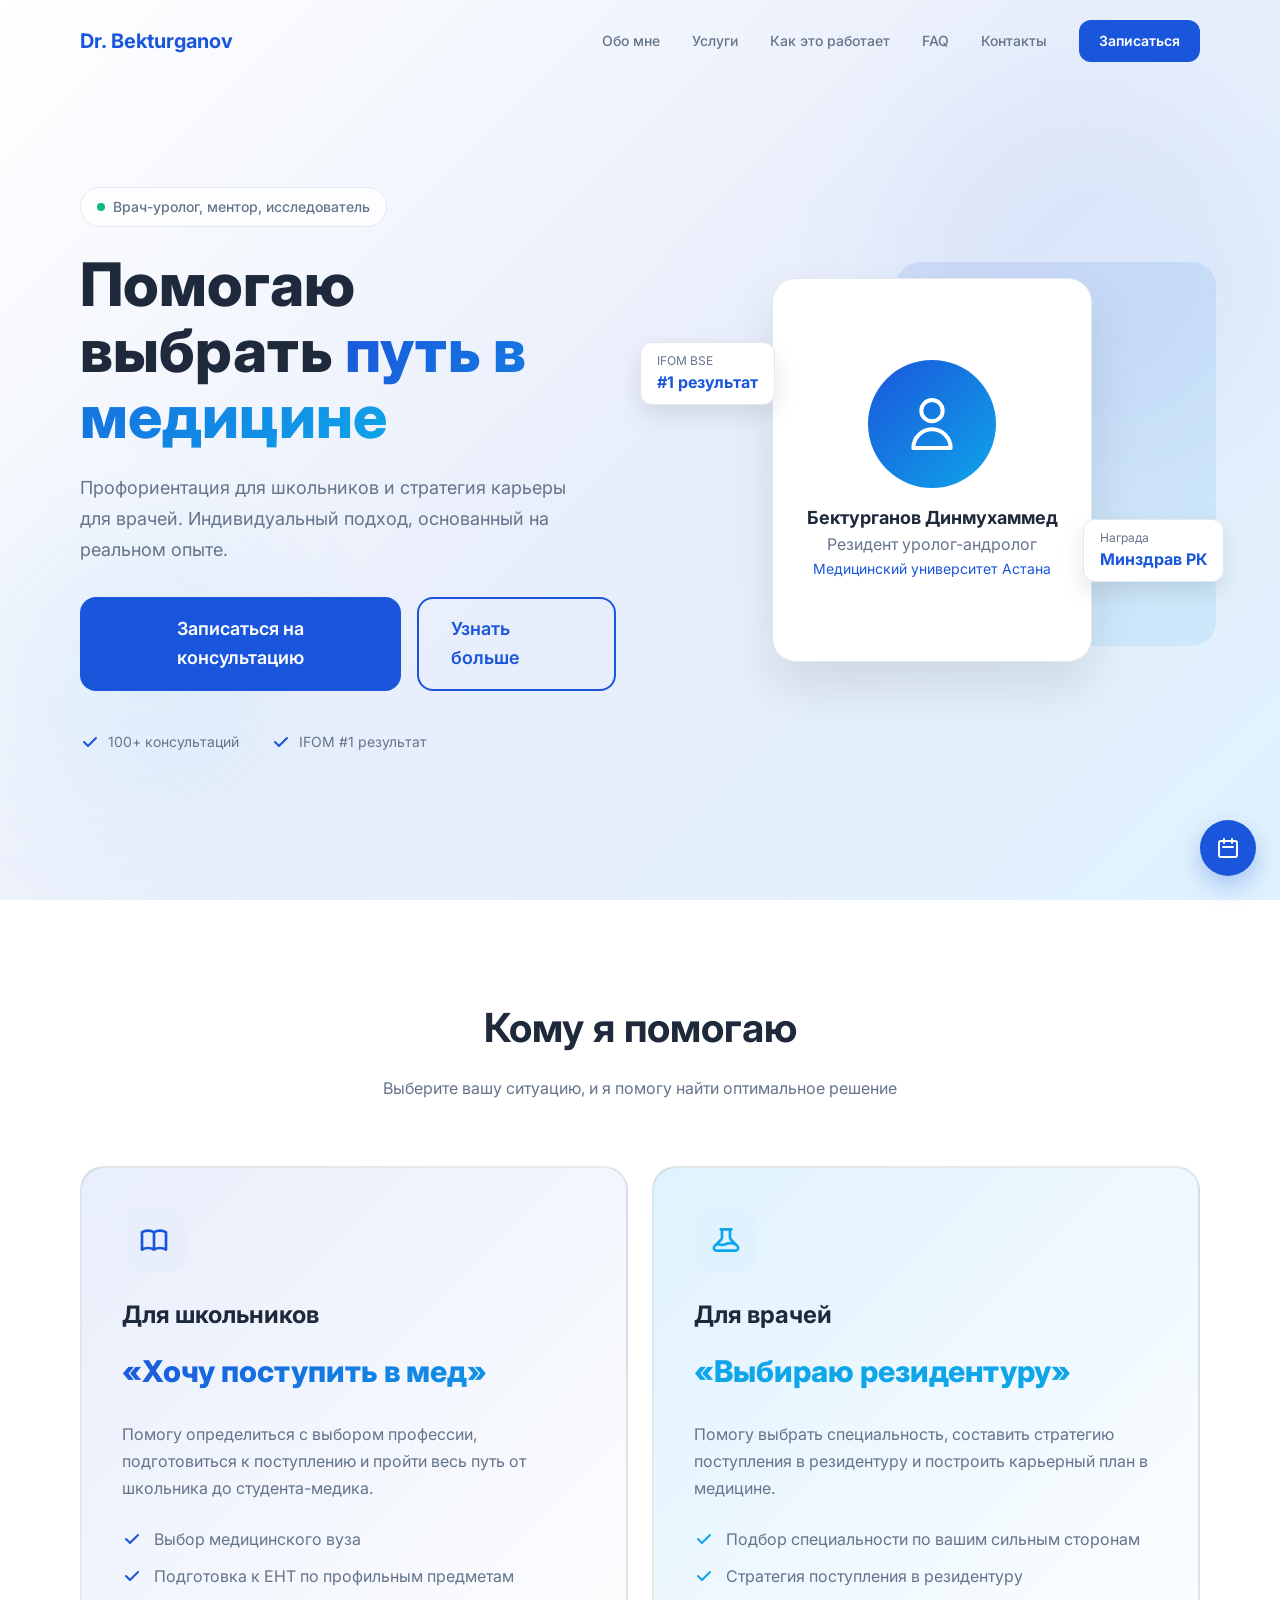
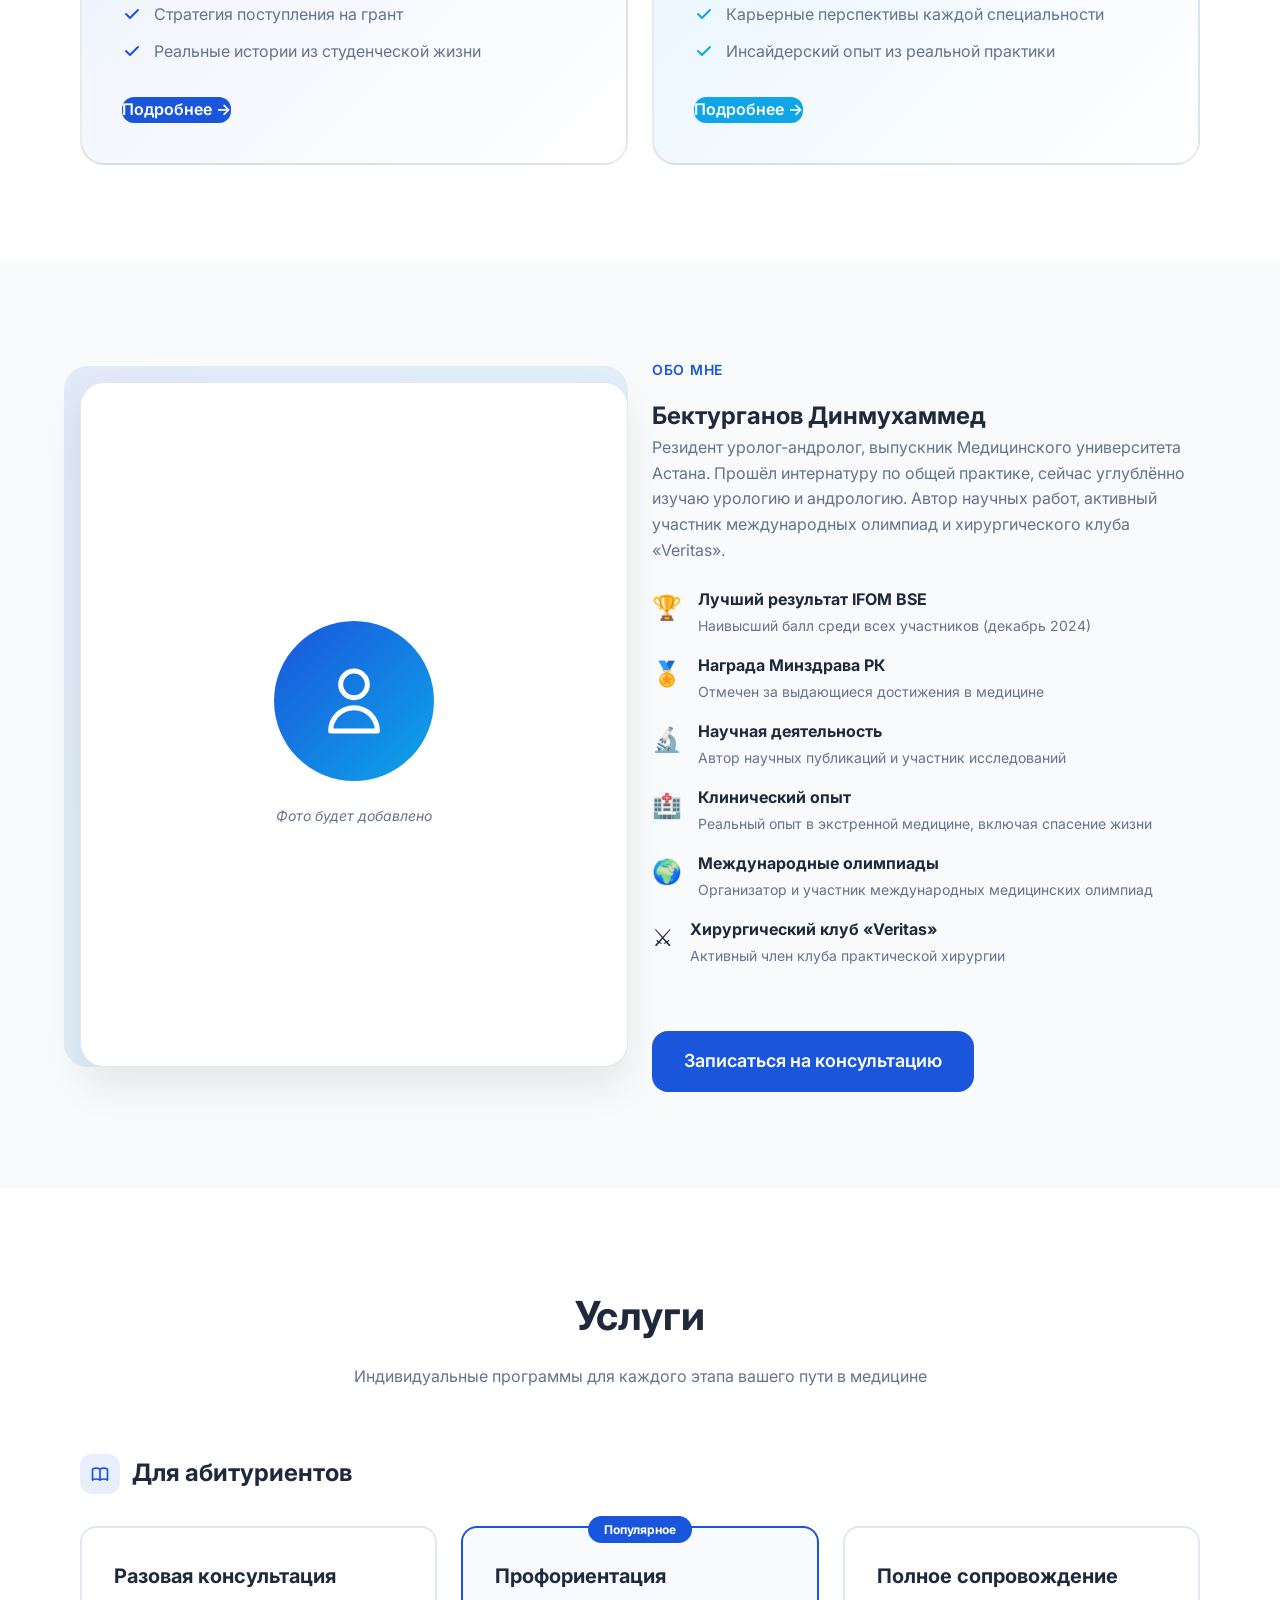
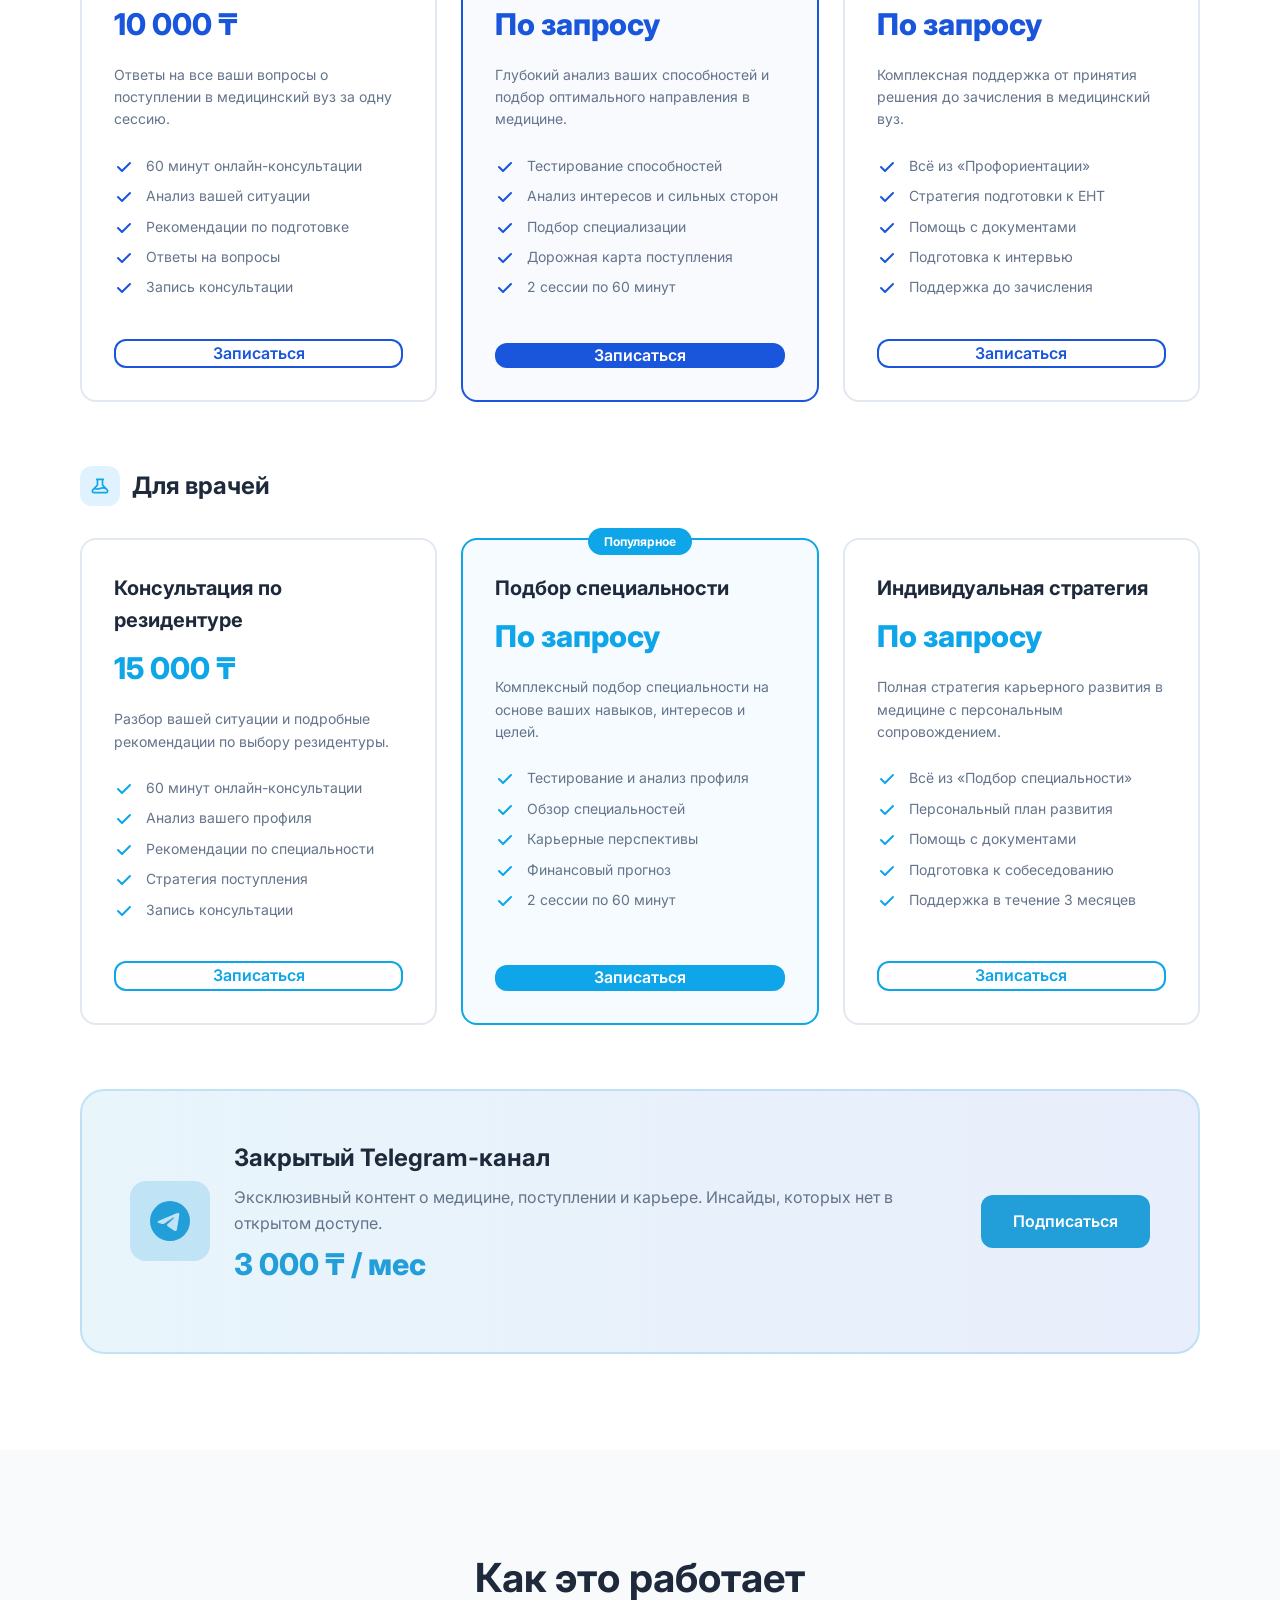
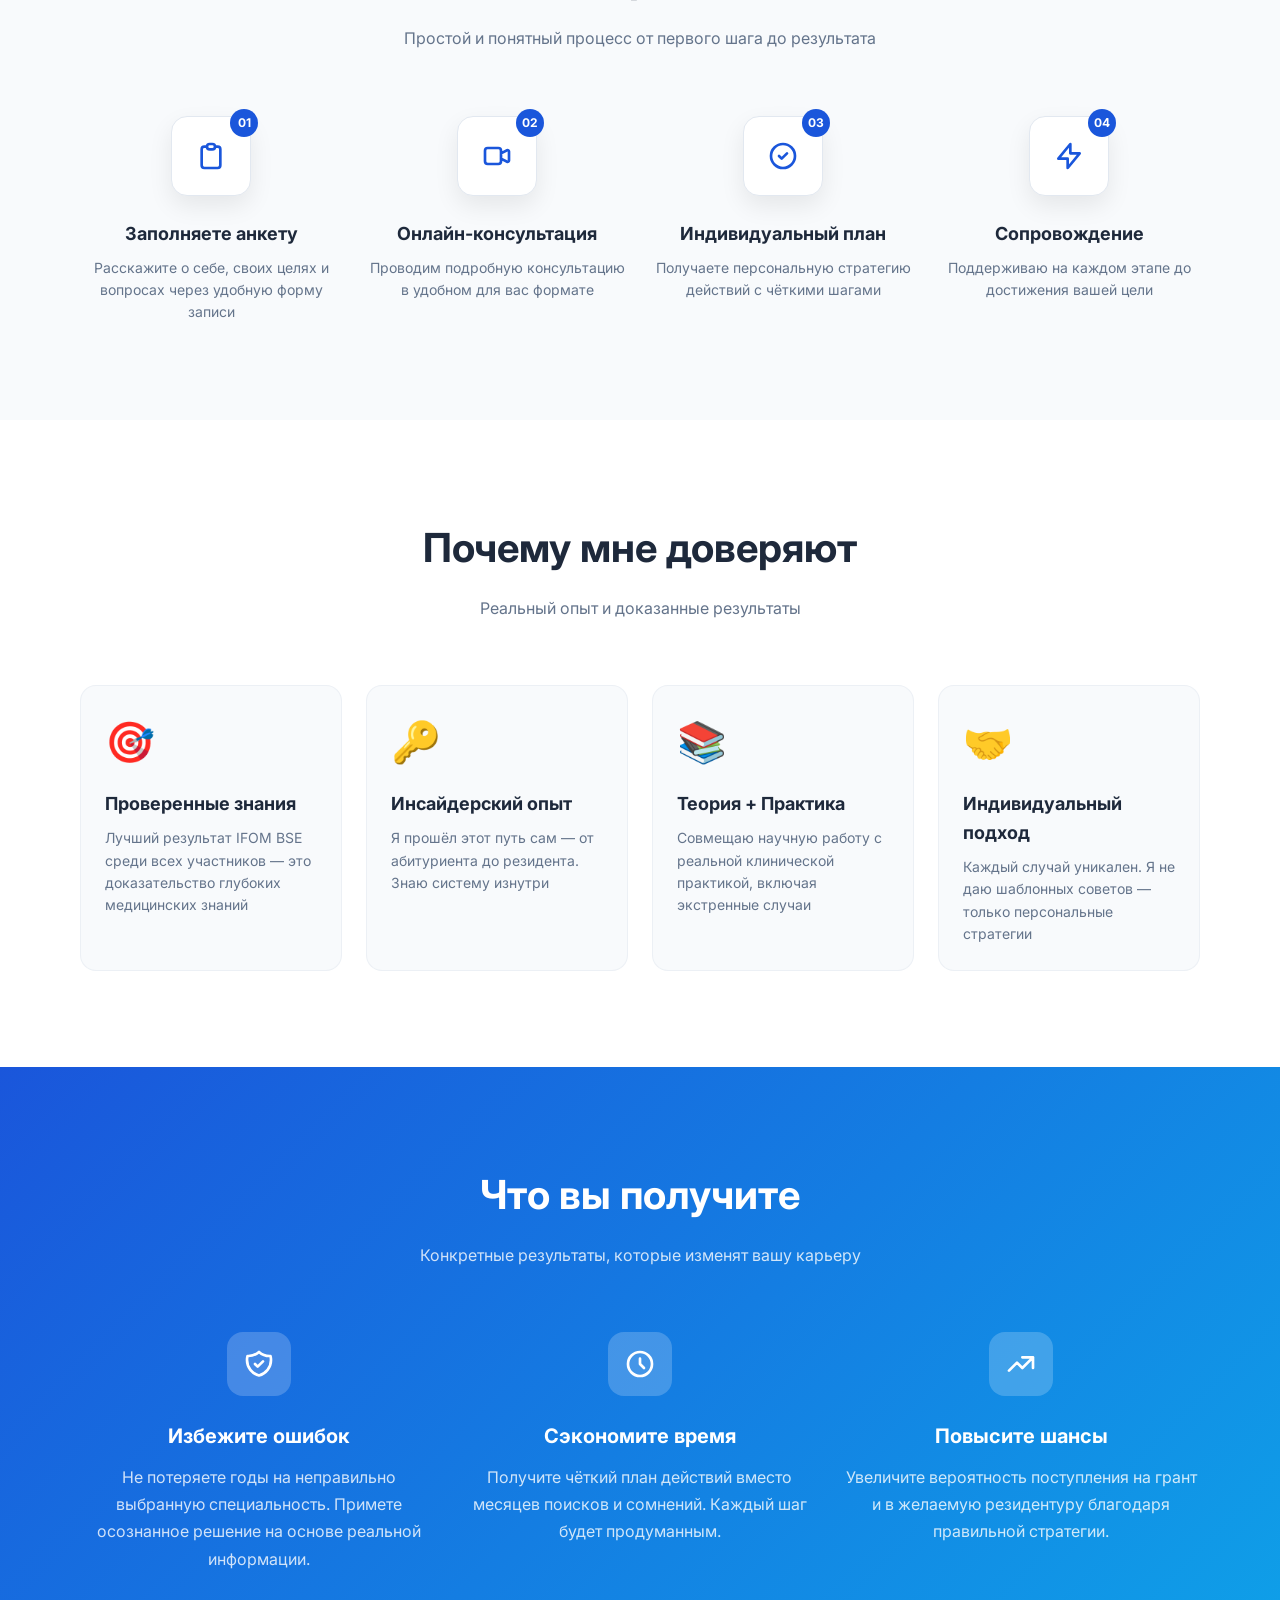
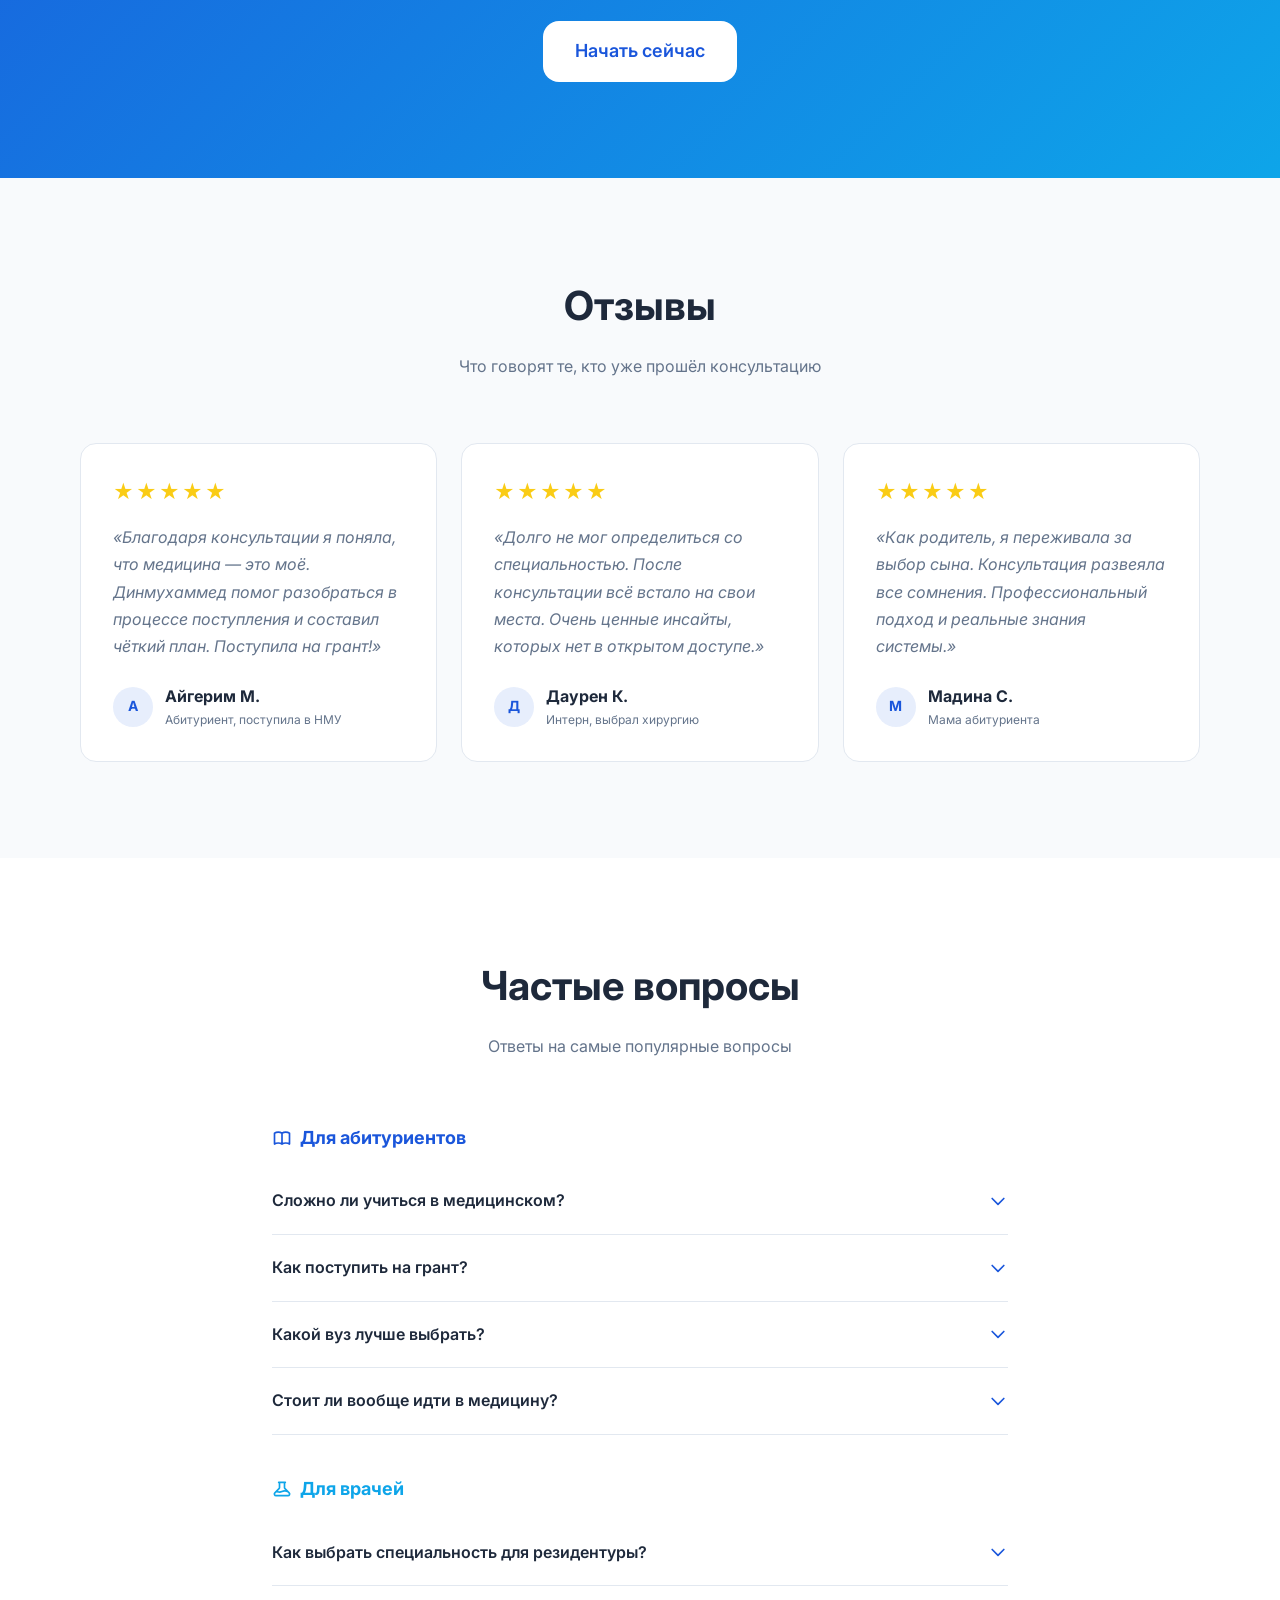
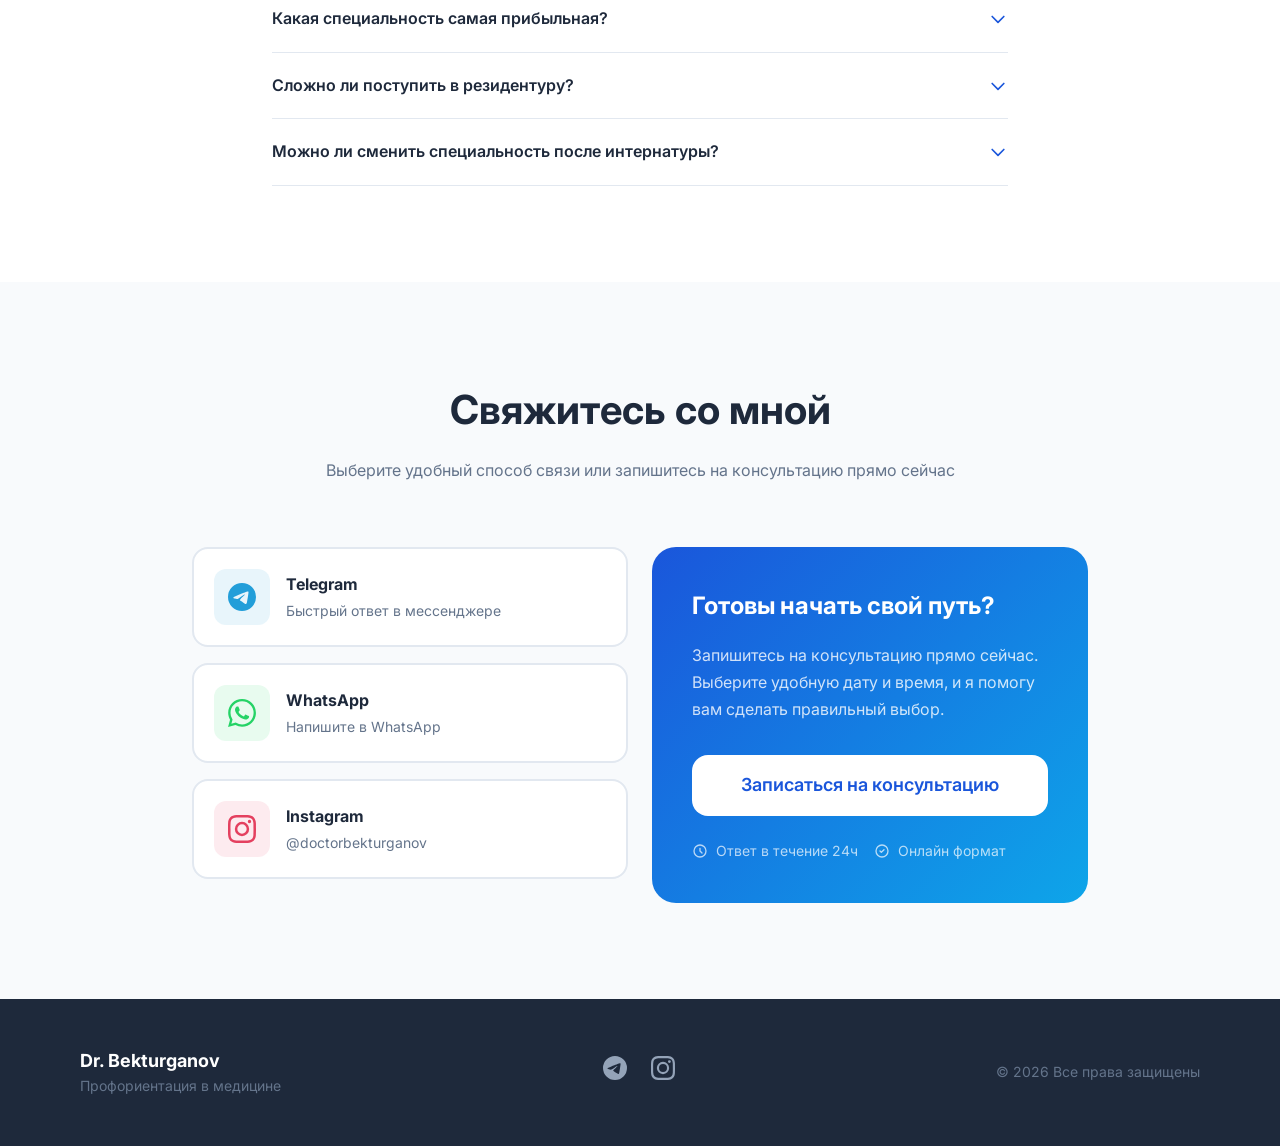
==== index.html @ dd5732f5 "Add files via upload" ====
<!DOCTYPE html>
<html lang="ru">
<head>
  <meta charset="UTF-8">
  <meta name="viewport" content="width=device-width, initial-scale=1.0">
  <title>Бектурганов Динмухаммед — Профориентация в медицине</title>
  <meta name="description" content="Помогаю школьникам поступить в мед и врачам выбрать резидентуру. Консультации, менторство, сопровождение.">
  <meta name="keywords" content="профориентация, медицина, поступление в мед, резидентура, Казахстан, консультация врача, уролог">
  <meta property="og:title" content="Бектурганов Динмухаммед — Профориентация в медицине">
  <meta property="og:description" content="Помогаю школьникам поступить в мед и врачам выбрать резидентуру.">
  <meta property="og:type" content="website">
  <meta property="og:locale" content="ru_RU">
  <link rel="preconnect" href="https://fonts.googleapis.com">
  <link rel="preconnect" href="https://fonts.gstatic.com" crossorigin>
  <link href="https://fonts.googleapis.com/css2?family=Inter:wght@400;500;600;700;800&display=swap" rel="stylesheet">
  <link rel="stylesheet" href="style.css">
</head>
<body>

  <!-- NAVBAR -->
  <nav id="navbar">
    <div class="nav-inner">
      <a href="#" class="logo">Dr. Bekturganov</a>
      <div class="nav-links" id="navLinks">
        <a href="#about">Обо мне</a>
        <a href="#services">Услуги</a>
        <a href="#how">Как это работает</a>
        <a href="#faq">FAQ</a>
        <a href="#contact">Контакты</a>
        <button class="btn btn-primary btn-sm" onclick="openBooking()">Записаться</button>
      </div>
      <button class="burger" id="burger" onclick="toggleMenu()">
        <span></span><span></span><span></span>
      </button>
    </div>
  </nav>

  <!-- HERO -->
  <section class="hero">
    <div class="hero-bg-orb hero-bg-orb-1"></div>
    <div class="hero-bg-orb hero-bg-orb-2"></div>
    <div class="container hero-grid">
      <div class="hero-content fade-up">
        <div class="badge">
          <span class="badge-dot"></span>
          Врач-уролог, ментор, исследователь
        </div>
        <h1>Помогаю выбрать <span class="gradient-text">путь в медицине</span></h1>
        <p class="hero-sub">Профориентация для школьников и стратегия карьеры для врачей. Индивидуальный подход, основанный на реальном опыте.</p>
        <div class="hero-buttons">
          <button class="btn btn-primary btn-lg pulse-cta" onclick="openBooking()">Записаться на консультацию</button>
          <a href="#segments" class="btn btn-outline btn-lg">Узнать больше</a>
        </div>
        <div class="hero-stats">
          <div class="hero-stat"><svg class="icon-check" viewBox="0 0 20 20" fill="currentColor"><path fill-rule="evenodd" d="M16.707 5.293a1 1 0 010 1.414l-8 8a1 1 0 01-1.414 0l-4-4a1 1 0 011.414-1.414L8 12.586l7.293-7.293a1 1 0 011.414 0z" clip-rule="evenodd"/></svg> 100+ консультаций</div>
          <div class="hero-stat"><svg class="icon-check" viewBox="0 0 20 20" fill="currentColor"><path fill-rule="evenodd" d="M16.707 5.293a1 1 0 010 1.414l-8 8a1 1 0 01-1.414 0l-4-4a1 1 0 011.414-1.414L8 12.586l7.293-7.293a1 1 0 011.414 0z" clip-rule="evenodd"/></svg> IFOM #1 результат</div>
        </div>
      </div>
      <div class="hero-card-wrap fade-in hide-mobile">
        <div class="hero-card-bg"></div>
        <div class="hero-card">
          <div class="hero-avatar"><svg viewBox="0 0 24 24" fill="none" stroke="currentColor" stroke-width="1.5"><path stroke-linecap="round" stroke-linejoin="round" d="M16 7a4 4 0 11-8 0 4 4 0 018 0zM12 14a7 7 0 00-7 7h14a7 7 0 00-7-7z"/></svg></div>
          <h3>Бектурганов Динмухаммед</h3>
          <p class="text-muted">Резидент уролог-андролог</p>
          <p class="text-primary text-sm">Медицинский университет Астана</p>
        </div>
        <div class="float-badge float-badge-left fade-in"><p class="text-xs text-muted">IFOM BSE</p><p class="text-primary fw-bold">#1 результат</p></div>
        <div class="float-badge float-badge-right fade-in"><p class="text-xs text-muted">Награда</p><p class="text-primary fw-bold">Минздрав РК</p></div>
      </div>
    </div>
  </section>

  <!-- SEGMENTS -->
  <section id="segments" class="section bg-white">
    <div class="container">
      <div class="section-header anim">
        <h2>Кому я помогаю</h2>
        <p class="text-muted">Выберите вашу ситуацию, и я помогу найти оптимальное решение</p>
      </div>
      <div class="grid-2">
        <div class="segment-card segment-students anim">
          <div class="segment-icon bg-primary-light"><svg viewBox="0 0 24 24" fill="none" stroke="#1a56db" stroke-width="2"><path stroke-linecap="round" stroke-linejoin="round" d="M12 6.253v13m0-13C10.832 5.477 9.246 5 7.5 5S4.168 5.477 3 6.253v13C4.168 18.477 5.754 18 7.5 18s3.332.477 4.5 1.253m0-13C13.168 5.477 14.754 5 16.5 5c1.747 0 3.332.477 4.5 1.253v13C19.832 18.477 18.247 18 16.5 18c-1.746 0-3.332.477-4.5 1.253"/></svg></div>
          <h3>Для школьников</h3>
          <p class="segment-tagline gradient-text">«Хочу поступить в мед»</p>
          <p class="text-muted">Помогу определиться с выбором профессии, подготовиться к поступлению и пройти весь путь от школьника до студента-медика.</p>
          <ul class="check-list">
            <li>Выбор медицинского вуза</li>
            <li>Подготовка к ЕНТ по профильным предметам</li>
            <li>Стратегия поступления на грант</li>
            <li>Реальные истории из студенческой жизни</li>
          </ul>
          <a href="#services-students" class="btn btn-primary">Подробнее →</a>
        </div>
        <div class="segment-card segment-doctors anim">
          <div class="segment-icon bg-accent-light"><svg viewBox="0 0 24 24" fill="none" stroke="#0ea5e9" stroke-width="2"><path stroke-linecap="round" stroke-linejoin="round" d="M19.428 15.428a2 2 0 00-1.022-.547l-2.387-.477a6 6 0 00-3.86.517l-.318.158a6 6 0 01-3.86.517L6.05 15.21a2 2 0 00-1.806.547M8 4h8l-1 1v5.172a2 2 0 00.586 1.414l5 5c1.26 1.26.367 3.414-1.415 3.414H4.828c-1.782 0-2.674-2.154-1.414-3.414l5-5A2 2 0 009 10.172V5L8 4z"/></svg></div>
          <h3>Для врачей</h3>
          <p class="segment-tagline text-accent">«Выбираю резидентуру»</p>
          <p class="text-muted">Помогу выбрать специальность, составить стратегию поступления в резидентуру и построить карьерный план в медицине.</p>
          <ul class="check-list check-list-accent">
            <li>Подбор специальности по вашим сильным сторонам</li>
            <li>Стратегия поступления в резидентуру</li>
            <li>Карьерные перспективы каждой специальности</li>
            <li>Инсайдерский опыт из реальной практики</li>
          </ul>
          <a href="#services-doctors" class="btn btn-accent">Подробнее →</a>
        </div>
      </div>
    </div>
  </section>

  <!-- ABOUT -->
  <section id="about" class="section bg-surface">
    <div class="container">
      <div class="grid-2 items-center">
        <div class="about-photo anim">
          <div class="about-photo-bg"></div>
          <div class="about-photo-card">
            <div class="about-avatar"><svg viewBox="0 0 24 24" fill="none" stroke="currentColor" stroke-width="1.5"><path stroke-linecap="round" stroke-linejoin="round" d="M16 7a4 4 0 11-8 0 4 4 0 018 0zM12 14a7 7 0 00-7 7h14a7 7 0 00-7-7z"/></svg></div>
            <p class="text-muted text-sm" style="font-style:italic">Фото будет добавлено</p>
          </div>
        </div>
        <div class="anim">
          <span class="section-label">Обо мне</span>
          <h2>Бектурганов Динмухаммед</h2>
          <p class="text-muted mb-6">Резидент уролог-андролог, выпускник Медицинского университета Астана. Прошёл интернатуру по общей практике, сейчас углублённо изучаю урологию и андрологию. Автор научных работ, активный участник международных олимпиад и хирургического клуба «Veritas».</p>
          <div class="achievement-list">
            <div class="achievement"><span class="achievement-emoji">🏆</span><div><strong>Лучший результат IFOM BSE</strong><p class="text-muted text-sm">Наивысший балл среди всех участников (декабрь 2024)</p></div></div>
            <div class="achievement"><span class="achievement-emoji">🏅</span><div><strong>Награда Минздрава РК</strong><p class="text-muted text-sm">Отмечен за выдающиеся достижения в медицине</p></div></div>
            <div class="achievement"><span class="achievement-emoji">🔬</span><div><strong>Научная деятельность</strong><p class="text-muted text-sm">Автор научных публикаций и участник исследований</p></div></div>
            <div class="achievement"><span class="achievement-emoji">🏥</span><div><strong>Клинический опыт</strong><p class="text-muted text-sm">Реальный опыт в экстренной медицине, включая спасение жизни</p></div></div>
            <div class="achievement"><span class="achievement-emoji">🌍</span><div><strong>Международные олимпиады</strong><p class="text-muted text-sm">Организатор и участник международных медицинских олимпиад</p></div></div>
            <div class="achievement"><span class="achievement-emoji">⚔️</span><div><strong>Хирургический клуб «Veritas»</strong><p class="text-muted text-sm">Активный член клуба практической хирургии</p></div></div>
          </div>
          <button class="btn btn-primary btn-lg mt-8" onclick="openBooking()">Записаться на консультацию</button>
        </div>
      </div>
    </div>
  </section>

  <!-- SERVICES -->
  <section id="services" class="section bg-white">
    <div class="container">
      <div class="section-header anim">
        <h2>Услуги</h2>
        <p class="text-muted">Индивидуальные программы для каждого этапа вашего пути в медицине</p>
      </div>

      <!-- Students -->
      <div id="services-students" class="mb-16">
        <div class="services-label anim"><div class="services-label-icon bg-primary-light"><svg viewBox="0 0 24 24" fill="none" stroke="#1a56db" stroke-width="2" width="20" height="20"><path stroke-linecap="round" stroke-linejoin="round" d="M12 6.253v13m0-13C10.832 5.477 9.246 5 7.5 5S4.168 5.477 3 6.253v13C4.168 18.477 5.754 18 7.5 18s3.332.477 4.5 1.253m0-13C13.168 5.477 14.754 5 16.5 5c1.747 0 3.332.477 4.5 1.253v13C19.832 18.477 18.247 18 16.5 18c-1.746 0-3.332.477-4.5 1.253"/></svg></div><h3>Для абитуриентов</h3></div>
        <div class="grid-3 anim">
          <div class="price-card">
            <h4>Разовая консультация</h4>
            <p class="price text-primary">10 000 ₸</p>
            <p class="text-muted text-sm">Ответы на все ваши вопросы о поступлении в медицинский вуз за одну сессию.</p>
            <ul class="check-list check-list-sm"><li>60 минут онлайн-консультации</li><li>Анализ вашей ситуации</li><li>Рекомендации по подготовке</li><li>Ответы на вопросы</li><li>Запись консультации</li></ul>
            <button class="btn btn-outline w-full" onclick="openBooking('student_consultation')">Записаться</button>
          </div>
          <div class="price-card price-card-popular">
            <div class="popular-badge">Популярное</div>
            <h4>Профориентация</h4>
            <p class="price text-primary">По запросу</p>
            <p class="text-muted text-sm">Глубокий анализ ваших способностей и подбор оптимального направления в медицине.</p>
            <ul class="check-list check-list-sm"><li>Тестирование способностей</li><li>Анализ интересов и сильных сторон</li><li>Подбор специализации</li><li>Дорожная карта поступления</li><li>2 сессии по 60 минут</li></ul>
            <button class="btn btn-primary w-full" onclick="openBooking('student_orientation')">Записаться</button>
          </div>
          <div class="price-card">
            <h4>Полное сопровождение</h4>
            <p class="price text-primary">По запросу</p>
            <p class="text-muted text-sm">Комплексная поддержка от принятия решения до зачисления в медицинский вуз.</p>
            <ul class="check-list check-list-sm"><li>Всё из «Профориентации»</li><li>Стратегия подготовки к ЕНТ</li><li>Помощь с документами</li><li>Подготовка к интервью</li><li>Поддержка до зачисления</li></ul>
            <button class="btn btn-outline w-full" onclick="openBooking('student_full')">Записаться</button>
          </div>
        </div>
      </div>

      <!-- Doctors -->
      <div id="services-doctors" class="mb-16">
        <div class="services-label anim"><div class="services-label-icon bg-accent-light"><svg viewBox="0 0 24 24" fill="none" stroke="#0ea5e9" stroke-width="2" width="20" height="20"><path stroke-linecap="round" stroke-linejoin="round" d="M19.428 15.428a2 2 0 00-1.022-.547l-2.387-.477a6 6 0 00-3.86.517l-.318.158a6 6 0 01-3.86.517L6.05 15.21a2 2 0 00-1.806.547M8 4h8l-1 1v5.172a2 2 0 00.586 1.414l5 5c1.26 1.26.367 3.414-1.415 3.414H4.828c-1.782 0-2.674-2.154-1.414-3.414l5-5A2 2 0 009 10.172V5L8 4z"/></svg></div><h3>Для врачей</h3></div>
        <div class="grid-3 anim">
          <div class="price-card">
            <h4>Консультация по резидентуре</h4>
            <p class="price text-accent">15 000 ₸</p>
            <p class="text-muted text-sm">Разбор вашей ситуации и подробные рекомендации по выбору резидентуры.</p>
            <ul class="check-list check-list-sm check-list-accent"><li>60 минут онлайн-консультации</li><li>Анализ вашего профиля</li><li>Рекомендации по специальности</li><li>Стратегия поступления</li><li>Запись консультации</li></ul>
            <button class="btn btn-outline-accent w-full" onclick="openBooking('doctor_consultation')">Записаться</button>
          </div>
          <div class="price-card price-card-popular-accent">
            <div class="popular-badge bg-accent">Популярное</div>
            <h4>Подбор специальности</h4>
            <p class="price text-accent">По запросу</p>
            <p class="text-muted text-sm">Комплексный подбор специальности на основе ваших навыков, интересов и целей.</p>
            <ul class="check-list check-list-sm check-list-accent"><li>Тестирование и анализ профиля</li><li>Обзор специальностей</li><li>Карьерные перспективы</li><li>Финансовый прогноз</li><li>2 сессии по 60 минут</li></ul>
            <button class="btn btn-accent w-full" onclick="openBooking('doctor_specialty')">Записаться</button>
          </div>
          <div class="price-card">
            <h4>Индивидуальная стратегия</h4>
            <p class="price text-accent">По запросу</p>
            <p class="text-muted text-sm">Полная стратегия карьерного развития в медицине с персональным сопровождением.</p>
            <ul class="check-list check-list-sm check-list-accent"><li>Всё из «Подбор специальности»</li><li>Персональный план развития</li><li>Помощь с документами</li><li>Подготовка к собеседованию</li><li>Поддержка в течение 3 месяцев</li></ul>
            <button class="btn btn-outline-accent w-full" onclick="openBooking('doctor_strategy')">Записаться</button>
          </div>
        </div>
      </div>

      <!-- Telegram subscription -->
      <div class="telegram-card anim">
        <div class="telegram-card-inner">
          <div class="telegram-icon"><svg viewBox="0 0 24 24" fill="#229ED9" width="40" height="40"><path d="M11.944 0A12 12 0 0 0 0 12a12 12 0 0 0 12 12 12 12 0 0 0 12-12A12 12 0 0 0 12 0a12 12 0 0 0-.056 0zm4.962 7.224c.1-.002.321.023.465.14a.506.506 0 0 1 .171.325c.016.093.036.306.02.472-.18 1.898-.962 6.502-1.36 8.627-.168.9-.499 1.201-.82 1.23-.696.065-1.225-.46-1.9-.902-1.056-.693-1.653-1.124-2.678-1.8-1.185-.78-.417-1.21.258-1.91.177-.184 3.247-2.977 3.307-3.23.007-.032.014-.15-.056-.212s-.174-.041-.249-.024c-.106.024-1.793 1.14-5.061 3.345-.48.33-.913.49-1.302.48-.428-.008-1.252-.241-1.865-.44-.752-.245-1.349-.374-1.297-.789.027-.216.325-.437.893-.663 3.498-1.524 5.83-2.529 6.998-3.014 3.332-1.386 4.025-1.627 4.476-1.635z"/></svg></div>
          <div class="telegram-text">
            <h3>Закрытый Telegram-канал</h3>
            <p class="text-muted">Эксклюзивный контент о медицине, поступлении и карьере. Инсайды, которых нет в открытом доступе.</p>
            <p class="price text-telegram">3 000 ₸ / мес</p>
          </div>
          <button class="btn btn-telegram" onclick="openBooking('telegram_subscription')">Подписаться</button>
        </div>
      </div>
    </div>
  </section>

  <!-- HOW IT WORKS -->
  <section id="how" class="section bg-surface">
    <div class="container">
      <div class="section-header anim">
        <h2>Как это работает</h2>
        <p class="text-muted">Простой и понятный процесс от первого шага до результата</p>
      </div>
      <div class="steps-grid anim">
        <div class="step">
          <div class="step-icon-wrap"><svg viewBox="0 0 24 24" fill="none" stroke="#1a56db" stroke-width="2"><path stroke-linecap="round" stroke-linejoin="round" d="M9 5H7a2 2 0 00-2 2v12a2 2 0 002 2h10a2 2 0 002-2V7a2 2 0 00-2-2h-2M9 5a2 2 0 002 2h2a2 2 0 002-2M9 5a2 2 0 012-2h2a2 2 0 012 2"/></svg><span class="step-num">01</span></div>
          <h4>Заполняете анкету</h4>
          <p class="text-muted text-sm">Расскажите о себе, своих целях и вопросах через удобную форму записи</p>
        </div>
        <div class="step">
          <div class="step-icon-wrap"><svg viewBox="0 0 24 24" fill="none" stroke="#1a56db" stroke-width="2"><path stroke-linecap="round" stroke-linejoin="round" d="M15 10l4.553-2.276A1 1 0 0121 8.618v6.764a1 1 0 01-1.447.894L15 14M5 18h8a2 2 0 002-2V8a2 2 0 00-2-2H5a2 2 0 00-2 2v8a2 2 0 002 2z"/></svg><span class="step-num">02</span></div>
          <h4>Онлайн-консультация</h4>
          <p class="text-muted text-sm">Проводим подробную консультацию в удобном для вас формате</p>
        </div>
        <div class="step">
          <div class="step-icon-wrap"><svg viewBox="0 0 24 24" fill="none" stroke="#1a56db" stroke-width="2"><path stroke-linecap="round" stroke-linejoin="round" d="M9 12l2 2 4-4m6 2a9 9 0 11-18 0 9 9 0 0118 0z"/></svg><span class="step-num">03</span></div>
          <h4>Индивидуальный план</h4>
          <p class="text-muted text-sm">Получаете персональную стратегию действий с чёткими шагами</p>
        </div>
        <div class="step">
          <div class="step-icon-wrap"><svg viewBox="0 0 24 24" fill="none" stroke="#1a56db" stroke-width="2"><path stroke-linecap="round" stroke-linejoin="round" d="M13 10V3L4 14h7v7l9-11h-7z"/></svg><span class="step-num">04</span></div>
          <h4>Сопровождение</h4>
          <p class="text-muted text-sm">Поддерживаю на каждом этапе до достижения вашей цели</p>
        </div>
      </div>
    </div>
  </section>

  <!-- WHY TRUST ME -->
  <section class="section bg-white">
    <div class="container">
      <div class="section-header anim">
        <h2>Почему мне доверяют</h2>
        <p class="text-muted">Реальный опыт и доказанные результаты</p>
      </div>
      <div class="grid-4 anim">
        <div class="trust-card"><span class="trust-emoji">🎯</span><h4>Проверенные знания</h4><p class="text-muted text-sm">Лучший результат IFOM BSE среди всех участников — это доказательство глубоких медицинских знаний</p></div>
        <div class="trust-card"><span class="trust-emoji">🔑</span><h4>Инсайдерский опыт</h4><p class="text-muted text-sm">Я прошёл этот путь сам — от абитуриента до резидента. Знаю систему изнутри</p></div>
        <div class="trust-card"><span class="trust-emoji">📚</span><h4>Теория + Практика</h4><p class="text-muted text-sm">Совмещаю научную работу с реальной клинической практикой, включая экстренные случаи</p></div>
        <div class="trust-card"><span class="trust-emoji">🤝</span><h4>Индивидуальный подход</h4><p class="text-muted text-sm">Каждый случай уникален. Я не даю шаблонных советов — только персональные стратегии</p></div>
      </div>
    </div>
  </section>

  <!-- RESULTS -->
  <section class="section bg-gradient">
    <div class="container">
      <div class="section-header anim">
        <h2>Что вы получите</h2>
        <p style="color:rgba(255,255,255,.8)">Конкретные результаты, которые изменят вашу карьеру</p>
      </div>
      <div class="grid-3 anim">
        <div class="result-card">
          <div class="result-icon"><svg viewBox="0 0 24 24" fill="none" stroke="white" stroke-width="2"><path stroke-linecap="round" stroke-linejoin="round" d="M9 12l2 2 4-4m5.618-4.016A11.955 11.955 0 0112 2.944a11.955 11.955 0 01-8.618 3.04A12.02 12.02 0 003 9c0 5.591 3.824 10.29 9 11.622 5.176-1.332 9-6.03 9-11.622 0-1.042-.133-2.052-.382-3.016z"/></svg></div>
          <h4>Избежите ошибок</h4>
          <p>Не потеряете годы на неправильно выбранную специальность. Примете осознанное решение на основе реальной информации.</p>
        </div>
        <div class="result-card">
          <div class="result-icon"><svg viewBox="0 0 24 24" fill="none" stroke="white" stroke-width="2"><path stroke-linecap="round" stroke-linejoin="round" d="M12 8v4l3 3m6-3a9 9 0 11-18 0 9 9 0 0118 0z"/></svg></div>
          <h4>Сэкономите время</h4>
          <p>Получите чёткий план действий вместо месяцев поисков и сомнений. Каждый шаг будет продуманным.</p>
        </div>
        <div class="result-card">
          <div class="result-icon"><svg viewBox="0 0 24 24" fill="none" stroke="white" stroke-width="2"><path stroke-linecap="round" stroke-linejoin="round" d="M13 7h8m0 0v8m0-8l-8 8-4-4-6 6"/></svg></div>
          <h4>Повысите шансы</h4>
          <p>Увеличите вероятность поступления на грант и в желаемую резидентуру благодаря правильной стратегии.</p>
        </div>
      </div>
      <div class="text-center mt-12 anim"><button class="btn btn-white btn-lg" onclick="openBooking()">Начать сейчас</button></div>
    </div>
  </section>

  <!-- TESTIMONIALS -->
  <section class="section bg-surface">
    <div class="container">
      <div class="section-header anim">
        <h2>Отзывы</h2>
        <p class="text-muted">Что говорят те, кто уже прошёл консультацию</p>
      </div>
      <div class="grid-3 anim">
        <div class="review-card">
          <div class="stars">★★★★★</div>
          <p class="text-muted review-text">&laquo;Благодаря консультации я поняла, что медицина — это моё. Динмухаммед помог разобраться в процессе поступления и составил чёткий план. Поступила на грант!&raquo;</p>
          <div class="reviewer"><div class="reviewer-avatar">А</div><div><strong>Айгерим М.</strong><p class="text-muted text-xs">Абитуриент, поступила в НМУ</p></div></div>
        </div>
        <div class="review-card">
          <div class="stars">★★★★★</div>
          <p class="text-muted review-text">&laquo;Долго не мог определиться со специальностью. После консультации всё встало на свои места. Очень ценные инсайты, которых нет в открытом доступе.&raquo;</p>
          <div class="reviewer"><div class="reviewer-avatar">Д</div><div><strong>Даурен К.</strong><p class="text-muted text-xs">Интерн, выбрал хирургию</p></div></div>
        </div>
        <div class="review-card">
          <div class="stars">★★★★★</div>
          <p class="text-muted review-text">&laquo;Как родитель, я переживала за выбор сына. Консультация развеяла все сомнения. Профессиональный подход и реальные знания системы.&raquo;</p>
          <div class="reviewer"><div class="reviewer-avatar">М</div><div><strong>Мадина С.</strong><p class="text-muted text-xs">Мама абитуриента</p></div></div>
        </div>
      </div>
    </div>
  </section>

  <!-- FAQ -->
  <section id="faq" class="section bg-white">
    <div class="container container-sm">
      <div class="section-header anim">
        <h2>Частые вопросы</h2>
        <p class="text-muted">Ответы на самые популярные вопросы</p>
      </div>
      <div class="anim">
        <h3 class="faq-group-title text-primary"><svg viewBox="0 0 24 24" fill="none" stroke="currentColor" stroke-width="2" width="20" height="20"><path stroke-linecap="round" stroke-linejoin="round" d="M12 6.253v13m0-13C10.832 5.477 9.246 5 7.5 5S4.168 5.477 3 6.253v13C4.168 18.477 5.754 18 7.5 18s3.332.477 4.5 1.253m0-13C13.168 5.477 14.754 5 16.5 5c1.747 0 3.332.477 4.5 1.253v13C19.832 18.477 18.247 18 16.5 18c-1.746 0-3.332.477-4.5 1.253"/></svg> Для абитуриентов</h3>
        <div class="faq-item" onclick="toggleFaq(this)"><div class="faq-q"><span>Сложно ли учиться в медицинском?</span><svg class="faq-chevron" viewBox="0 0 24 24" fill="none" stroke="currentColor" stroke-width="2"><path stroke-linecap="round" stroke-linejoin="round" d="M19 9l-7 7-7-7"/></svg></div><div class="faq-a">Медицинское образование требует серьёзной самоотдачи. Объём информации большой, но при правильном подходе и мотивации это абсолютно реально. На консультации я расскажу, как организовать учёбу эффективно и какие навыки развивать с самого начала.</div></div>
        <div class="faq-item" onclick="toggleFaq(this)"><div class="faq-q"><span>Как поступить на грант?</span><svg class="faq-chevron" viewBox="0 0 24 24" fill="none" stroke="currentColor" stroke-width="2"><path stroke-linecap="round" stroke-linejoin="round" d="M19 9l-7 7-7-7"/></svg></div><div class="faq-a">Для поступления на грант нужен высокий балл ЕНТ по профильным предметам (биология, химия). Важна также стратегия выбора вуза и специальности. На консультации разберём вашу ситуацию и составим план подготовки.</div></div>
        <div class="faq-item" onclick="toggleFaq(this)"><div class="faq-q"><span>Какой вуз лучше выбрать?</span><svg class="faq-chevron" viewBox="0 0 24 24" fill="none" stroke="currentColor" stroke-width="2"><path stroke-linecap="round" stroke-linejoin="round" d="M19 9l-7 7-7-7"/></svg></div><div class="faq-a">Это зависит от ваших целей, бюджета и региона. У каждого медицинского вуза Казахстана есть свои сильные стороны. На консультации подберём оптимальный вариант именно для вас.</div></div>
        <div class="faq-item" onclick="toggleFaq(this)"><div class="faq-q"><span>Стоит ли вообще идти в медицину?</span><svg class="faq-chevron" viewBox="0 0 24 24" fill="none" stroke="currentColor" stroke-width="2"><path stroke-linecap="round" stroke-linejoin="round" d="M19 9l-7 7-7-7"/></svg></div><div class="faq-a">Медицина — это призвание, которое требует любви к делу. Если вас тянет помогать людям и интересует наука о здоровье — однозначно да. На профориентации мы определим, подходит ли вам эта профессия.</div></div>

        <h3 class="faq-group-title text-accent mt-10"><svg viewBox="0 0 24 24" fill="none" stroke="currentColor" stroke-width="2" width="20" height="20"><path stroke-linecap="round" stroke-linejoin="round" d="M19.428 15.428a2 2 0 00-1.022-.547l-2.387-.477a6 6 0 00-3.86.517l-.318.158a6 6 0 01-3.86.517L6.05 15.21a2 2 0 00-1.806.547M8 4h8l-1 1v5.172a2 2 0 00.586 1.414l5 5c1.26 1.26.367 3.414-1.415 3.414H4.828c-1.782 0-2.674-2.154-1.414-3.414l5-5A2 2 0 009 10.172V5L8 4z"/></svg> Для врачей</h3>
        <div class="faq-item" onclick="toggleFaq(this)"><div class="faq-q"><span>Как выбрать специальность для резидентуры?</span><svg class="faq-chevron" viewBox="0 0 24 24" fill="none" stroke="currentColor" stroke-width="2"><path stroke-linecap="round" stroke-linejoin="round" d="M19 9l-7 7-7-7"/></svg></div><div class="faq-a">Выбор специальности — это баланс между вашими интересами, навыками, образом жизни и финансовыми ожиданиями. На консультации мы проведём анализ по всем параметрам и подберём оптимальные варианты.</div></div>
        <div class="faq-item" onclick="toggleFaq(this)"><div class="faq-q"><span>Какая специальность самая прибыльная?</span><svg class="faq-chevron" viewBox="0 0 24 24" fill="none" stroke="currentColor" stroke-width="2"><path stroke-linecap="round" stroke-linejoin="round" d="M19 9l-7 7-7-7"/></svg></div><div class="faq-a">Доход зависит не только от специальности, но и от региона, формы практики и ваших навыков. Хирургические специальности, кардиология, урология традиционно в топе. Но важнее выбрать то, что вам действительно нравится.</div></div>
        <div class="faq-item" onclick="toggleFaq(this)"><div class="faq-q"><span>Сложно ли поступить в резидентуру?</span><svg class="faq-chevron" viewBox="0 0 24 24" fill="none" stroke="currentColor" stroke-width="2"><path stroke-linecap="round" stroke-linejoin="round" d="M19 9l-7 7-7-7"/></svg></div><div class="faq-a">Конкурс зависит от специальности и вуза. Правильная подготовка и стратегия значительно повышают шансы. На консультации разберём конкурсную ситуацию и подготовим вас к поступлению.</div></div>
        <div class="faq-item" onclick="toggleFaq(this)"><div class="faq-q"><span>Можно ли сменить специальность после интернатуры?</span><svg class="faq-chevron" viewBox="0 0 24 24" fill="none" stroke="currentColor" stroke-width="2"><path stroke-linecap="round" stroke-linejoin="round" d="M19 9l-7 7-7-7"/></svg></div><div class="faq-a">Да, это возможно. Многие врачи меняют направление. Важно понимать процесс и сделать осознанный выбор. На консультации обсудим все варианты и последствия.</div></div>
      </div>
    </div>
  </section>

  <!-- CONTACT -->
  <section id="contact" class="section bg-surface">
    <div class="container">
      <div class="section-header anim">
        <h2>Свяжитесь со мной</h2>
        <p class="text-muted">Выберите удобный способ связи или запишитесь на консультацию прямо сейчас</p>
      </div>
      <div class="grid-2 max-w-4xl mx-auto">
        <div class="anim">
          <div class="contact-links">
            <a href="https://t.me/gon_frix1" target="_blank" class="contact-link"><div class="contact-link-icon bg-telegram-light"><svg viewBox="0 0 24 24" fill="#229ED9" width="28" height="28"><path d="M11.944 0A12 12 0 0 0 0 12a12 12 0 0 0 12 12 12 12 0 0 0 12-12A12 12 0 0 0 12 0a12 12 0 0 0-.056 0zm4.962 7.224c.1-.002.321.023.465.14a.506.506 0 0 1 .171.325c.016.093.036.306.02.472-.18 1.898-.962 6.502-1.36 8.627-.168.9-.499 1.201-.82 1.23-.696.065-1.225-.46-1.9-.902-1.056-.693-1.653-1.124-2.678-1.8-1.185-.78-.417-1.21.258-1.91.177-.184 3.247-2.977 3.307-3.23.007-.032.014-.15-.056-.212s-.174-.041-.249-.024c-.106.024-1.793 1.14-5.061 3.345-.48.33-.913.49-1.302.48-.428-.008-1.252-.241-1.865-.44-.752-.245-1.349-.374-1.297-.789.027-.216.325-.437.893-.663 3.498-1.524 5.83-2.529 6.998-3.014 3.332-1.386 4.025-1.627 4.476-1.635z"/></svg></div><div><strong>Telegram</strong><p class="text-muted text-sm">Быстрый ответ в мессенджере</p></div></a>
            <a href="https://wa.me/77001234567" target="_blank" class="contact-link"><div class="contact-link-icon bg-whatsapp-light"><svg viewBox="0 0 24 24" fill="#25D366" width="28" height="28"><path d="M17.472 14.382c-.297-.149-1.758-.867-2.03-.967-.273-.099-.471-.148-.67.15-.197.297-.767.966-.94 1.164-.173.199-.347.223-.644.075-.297-.15-1.255-.463-2.39-1.475-.883-.788-1.48-1.761-1.653-2.059-.173-.297-.018-.458.13-.606.134-.133.298-.347.446-.52.149-.174.198-.298.298-.497.099-.198.05-.371-.025-.52-.075-.149-.669-1.612-.916-2.207-.242-.579-.487-.5-.669-.51-.173-.008-.371-.01-.57-.01-.198 0-.52.074-.792.372-.272.297-1.04 1.016-1.04 2.479 0 1.462 1.065 2.875 1.213 3.074.149.198 2.096 3.2 5.077 4.487.709.306 1.262.489 1.694.625.712.227 1.36.195 1.871.118.571-.085 1.758-.719 2.006-1.413.248-.694.248-1.289.173-1.413-.074-.124-.272-.198-.57-.347m-5.421 7.403h-.004a9.87 9.87 0 01-5.031-1.378l-.361-.214-3.741.982.998-3.648-.235-.374a9.86 9.86 0 01-1.51-5.26c.001-5.45 4.436-9.884 9.888-9.884 2.64 0 5.122 1.03 6.988 2.898a9.825 9.825 0 012.893 6.994c-.003 5.45-4.437 9.884-9.885 9.884m8.413-18.297A11.815 11.815 0 0012.05 0C5.495 0 .16 5.335.157 11.892c0 2.096.547 4.142 1.588 5.945L.057 24l6.305-1.654a11.882 11.882 0 005.683 1.448h.005c6.554 0 11.89-5.335 11.893-11.893a11.821 11.821 0 00-3.48-8.413z"/></svg></div><div><strong>WhatsApp</strong><p class="text-muted text-sm">Напишите в WhatsApp</p></div></a>
            <a href="https://instagram.com/doctorbekturganov" target="_blank" class="contact-link"><div class="contact-link-icon bg-instagram-light"><svg viewBox="0 0 24 24" fill="#E4405F" width="28" height="28"><path d="M12 2.163c3.204 0 3.584.012 4.85.07 3.252.148 4.771 1.691 4.919 4.919.058 1.265.069 1.645.069 4.849 0 3.205-.012 3.584-.069 4.849-.149 3.225-1.664 4.771-4.919 4.919-1.266.058-1.644.07-4.85.07-3.204 0-3.584-.012-4.849-.07-3.26-.149-4.771-1.699-4.919-4.92-.058-1.265-.07-1.644-.07-4.849 0-3.204.013-3.583.07-4.849.149-3.227 1.664-4.771 4.919-4.919 1.266-.057 1.645-.069 4.849-.069zM12 0C8.741 0 8.333.014 7.053.072 2.695.272.273 2.69.073 7.052.014 8.333 0 8.741 0 12c0 3.259.014 3.668.072 4.948.2 4.358 2.618 6.78 6.98 6.98C8.333 23.986 8.741 24 12 24c3.259 0 3.668-.014 4.948-.072 4.354-.2 6.782-2.618 6.979-6.98.059-1.28.073-1.689.073-4.948 0-3.259-.014-3.667-.072-4.947-.196-4.354-2.617-6.78-6.979-6.98C15.668.014 15.259 0 12 0zm0 5.838a6.162 6.162 0 100 12.324 6.162 6.162 0 000-12.324zM12 16a4 4 0 110-8 4 4 0 010 8zm6.406-11.845a1.44 1.44 0 100 2.881 1.44 1.44 0 000-2.881z"/></svg></div><div><strong>Instagram</strong><p class="text-muted text-sm">@doctorbekturganov</p></div></a>
          </div>
        </div>
        <div class="anim">
          <div class="cta-card-final">
            <h3>Готовы начать свой путь?</h3>
            <p>Запишитесь на консультацию прямо сейчас. Выберите удобную дату и время, и я помогу вам сделать правильный выбор.</p>
            <button class="btn btn-white btn-lg w-full" onclick="openBooking()">Записаться на консультацию</button>
            <div class="cta-meta"><span><svg viewBox="0 0 24 24" fill="none" stroke="currentColor" stroke-width="2" width="16" height="16"><path stroke-linecap="round" stroke-linejoin="round" d="M12 8v4l3 3m6-3a9 9 0 11-18 0 9 9 0 0118 0z"/></svg> Ответ в течение 24ч</span><span><svg viewBox="0 0 24 24" fill="none" stroke="currentColor" stroke-width="2" width="16" height="16"><path stroke-linecap="round" stroke-linejoin="round" d="M9 12l2 2 4-4m6 2a9 9 0 11-18 0 9 9 0 0118 0z"/></svg> Онлайн формат</span></div>
          </div>
        </div>
      </div>
    </div>
  </section>

  <!-- FOOTER -->
  <footer>
    <div class="container footer-inner">
      <div><p class="footer-brand">Dr. Bekturganov</p><p class="text-muted text-sm">Профориентация в медицине</p></div>
      <div class="footer-socials">
        <a href="https://t.me/gon_frix1" target="_blank"><svg viewBox="0 0 24 24" fill="currentColor" width="24" height="24"><path d="M11.944 0A12 12 0 0 0 0 12a12 12 0 0 0 12 12 12 12 0 0 0 12-12A12 12 0 0 0 12 0a12 12 0 0 0-.056 0zm4.962 7.224c.1-.002.321.023.465.14a.506.506 0 0 1 .171.325c.016.093.036.306.02.472-.18 1.898-.962 6.502-1.36 8.627-.168.9-.499 1.201-.82 1.23-.696.065-1.225-.46-1.9-.902-1.056-.693-1.653-1.124-2.678-1.8-1.185-.78-.417-1.21.258-1.91.177-.184 3.247-2.977 3.307-3.23.007-.032.014-.15-.056-.212s-.174-.041-.249-.024c-.106.024-1.793 1.14-5.061 3.345-.48.33-.913.49-1.302.48-.428-.008-1.252-.241-1.865-.44-.752-.245-1.349-.374-1.297-.789.027-.216.325-.437.893-.663 3.498-1.524 5.83-2.529 6.998-3.014 3.332-1.386 4.025-1.627 4.476-1.635z"/></svg></a>
        <a href="https://instagram.com/doctorbekturganov" target="_blank"><svg viewBox="0 0 24 24" fill="currentColor" width="24" height="24"><path d="M12 2.163c3.204 0 3.584.012 4.85.07 3.252.148 4.771 1.691 4.919 4.919.058 1.265.069 1.645.069 4.849 0 3.205-.012 3.584-.069 4.849-.149 3.225-1.664 4.771-4.919 4.919-1.266.058-1.644.07-4.85.07-3.204 0-3.584-.012-4.849-.07-3.26-.149-4.771-1.699-4.919-4.92-.058-1.265-.07-1.644-.07-4.849 0-3.204.013-3.583.07-4.849.149-3.227 1.664-4.771 4.919-4.919 1.266-.057 1.645-.069 4.849-.069zM12 0C8.741 0 8.333.014 7.053.072 2.695.272.273 2.69.073 7.052.014 8.333 0 8.741 0 12c0 3.259.014 3.668.072 4.948.2 4.358 2.618 6.78 6.98 6.98C8.333 23.986 8.741 24 12 24c3.259 0 3.668-.014 4.948-.072 4.354-.2 6.782-2.618 6.979-6.98.059-1.28.073-1.689.073-4.948 0-3.259-.014-3.667-.072-4.947-.196-4.354-2.617-6.78-6.979-6.98C15.668.014 15.259 0 12 0zm0 5.838a6.162 6.162 0 100 12.324 6.162 6.162 0 000-12.324zM12 16a4 4 0 110-8 4 4 0 010 8zm6.406-11.845a1.44 1.44 0 100 2.881 1.44 1.44 0 000-2.881z"/></svg></a>
      </div>
      <p class="text-muted text-sm">&copy; 2026 Все права защищены</p>
    </div>
  </footer>

  <!-- FLOATING CTA -->
  <button class="floating-cta pulse-cta" onclick="openBooking()" title="Записаться">
    <svg viewBox="0 0 24 24" fill="none" stroke="currentColor" stroke-width="2" width="24" height="24"><path stroke-linecap="round" stroke-linejoin="round" d="M8 7V3m8 4V3m-9 8h10M5 21h14a2 2 0 002-2V7a2 2 0 00-2-2H5a2 2 0 00-2 2v12a2 2 0 002 2z"/></svg>
  </button>

  <!-- BOOKING MODAL -->
  <div class="modal-overlay" id="bookingModal" onclick="closeBooking(event)">
    <div class="modal" onclick="event.stopPropagation()">
      <div class="modal-header">
        <h3 id="modalTitle">Выберите услугу</h3>
        <button class="modal-close" onclick="closeBookingForce()">&times;</button>
      </div>
      <div class="modal-body">
        <div class="progress-bar"><div class="progress-fill" id="progressFill"></div></div>
        <div id="modalContent"></div>
      </div>
    </div>
  </div>

  <script src="script.js"></script>
</body>
</html>
---- style.css ----
/* ============ RESET & BASE ============ */
*,*::before,*::after{box-sizing:border-box;margin:0;padding:0}
html{scroll-behavior:smooth}
body{font-family:'Inter',ui-sans-serif,system-ui,sans-serif;color:#1e293b;background:#fff;-webkit-font-smoothing:antialiased;line-height:1.6}
a{color:inherit;text-decoration:none}
button{cursor:pointer;border:none;background:none;font:inherit}
ul{list-style:none}
img{max-width:100%}
section{scroll-margin-top:80px}

/* ============ UTILITIES ============ */
.container{max-width:1152px;margin:0 auto;padding:0 16px}
.container-sm{max-width:768px}
.max-w-4xl{max-width:896px}
.mx-auto{margin-left:auto;margin-right:auto}
.text-center{text-align:center}
.text-primary{color:#1a56db}
.text-accent{color:#0ea5e9}
.text-telegram{color:#229ED9}
.text-muted{color:#64748b}
.text-sm{font-size:.875rem}
.text-xs{font-size:.75rem}
.fw-bold{font-weight:700}
.w-full{width:100%}
.mb-6{margin-bottom:1.5rem}
.mb-16{margin-bottom:4rem}
.mt-8{margin-top:2rem}
.mt-10{margin-top:2.5rem}
.mt-12{margin-top:3rem}
.bg-white{background:#fff}
.bg-surface{background:#f8fafc}
.bg-primary-light{background:#e8eefb}
.bg-accent-light{background:#e0f2fe}
.bg-telegram-light{background:rgba(34,158,217,.1)}
.bg-whatsapp-light{background:rgba(37,211,102,.1)}
.bg-instagram-light{background:rgba(228,64,95,.1)}
.bg-accent{background:#0ea5e9}
.gradient-text{background:linear-gradient(135deg,#1a56db,#0ea5e9);-webkit-background-clip:text;-webkit-text-fill-color:transparent;background-clip:text}
.bg-gradient{background:linear-gradient(135deg,#1a56db,#0ea5e9);color:#fff}
.hide-mobile{display:none}
@media(min-width:768px){.hide-mobile{display:flex}}

/* ============ GRIDS ============ */
.grid-2,.grid-3,.grid-4,.steps-grid{display:grid;gap:1.5rem}
@media(min-width:768px){
  .grid-2{grid-template-columns:1fr 1fr}
  .grid-3{grid-template-columns:repeat(3,1fr)}
  .grid-4{grid-template-columns:repeat(4,1fr)}
  .steps-grid{grid-template-columns:repeat(4,1fr)}
}
.items-center{align-items:center}

/* ============ BUTTONS ============ */
.btn{display:inline-flex;align-items:center;justify-content:center;font-weight:600;border-radius:12px;transition:all .2s;gap:8px}
.btn-sm{padding:10px 20px;font-size:.875rem}
.btn-lg{padding:16px 32px;font-size:1.125rem;border-radius:16px}
.btn-primary{background:#1a56db;color:#fff}.btn-primary:hover{background:#1240a8}
.btn-accent{background:#0ea5e9;color:#fff}.btn-accent:hover{background:#0284c7}
.btn-telegram{background:#229ED9;color:#fff;padding:14px 32px;border-radius:12px;font-weight:600;white-space:nowrap}.btn-telegram:hover{background:#1a8bc7}
.btn-outline{border:2px solid #1a56db;color:#1a56db;background:transparent}.btn-outline:hover{background:#1a56db;color:#fff}
.btn-outline-accent{border:2px solid #0ea5e9;color:#0ea5e9;background:transparent}.btn-outline-accent:hover{background:#0ea5e9;color:#fff}
.btn-white{background:#fff;color:#1a56db}.btn-white:hover{background:rgba(255,255,255,.9)}

/* ============ NAVBAR ============ */
nav{position:fixed;top:0;left:0;right:0;z-index:40;padding:20px 0;transition:all .3s}
nav.scrolled{background:rgba(255,255,255,.85);backdrop-filter:blur(10px);box-shadow:0 1px 3px rgba(0,0,0,.1);padding:12px 0}
.nav-inner{max-width:1152px;margin:0 auto;padding:0 16px;display:flex;align-items:center;justify-content:space-between}
.logo{font-weight:700;font-size:1.25rem;color:#1a56db}
.nav-links{display:none;align-items:center;gap:32px}
.nav-links a{font-size:.875rem;font-weight:500;color:#64748b;transition:color .2s}.nav-links a:hover{color:#1a56db}
@media(min-width:768px){.nav-links{display:flex}.burger{display:none!important}}
.nav-links.open{display:flex;flex-direction:column;position:absolute;top:100%;left:0;right:0;background:rgba(255,255,255,.95);backdrop-filter:blur(10px);padding:16px;border-top:1px solid #e2e8f0;gap:12px}
.burger{display:flex;flex-direction:column;gap:5px;padding:8px}
.burger span{width:24px;height:2px;background:#1e293b;border-radius:2px;transition:all .3s}
.burger.active span:nth-child(1){transform:rotate(45deg) translate(5px,5px)}
.burger.active span:nth-child(2){opacity:0}
.burger.active span:nth-child(3){transform:rotate(-45deg) translate(5px,-5px)}

/* ============ HERO ============ */
.hero{position:relative;min-height:100vh;display:flex;align-items:center;background:linear-gradient(135deg,#fff,#e8eefb,#e0f2fe);overflow:hidden;padding:120px 0 80px}
.hero-bg-orb{position:absolute;border-radius:50%;filter:blur(60px)}
.hero-bg-orb-1{top:80px;right:0;width:384px;height:384px;background:rgba(26,86,219,.05)}
.hero-bg-orb-2{bottom:80px;left:0;width:288px;height:288px;background:rgba(14,165,233,.05)}
.hero-grid{display:grid;gap:48px;align-items:center}
@media(min-width:768px){.hero-grid{grid-template-columns:1fr 1fr}}
.badge{display:inline-flex;align-items:center;gap:8px;background:rgba(255,255,255,.8);border:1px solid #e2e8f0;border-radius:999px;padding:8px 16px;font-size:.875rem;font-weight:500;color:#64748b;margin-bottom:24px}
.badge-dot{width:8px;height:8px;border-radius:50%;background:#10b981;animation:pulse-dot 2s infinite}
@keyframes pulse-dot{0%,100%{opacity:1}50%{opacity:.5}}
.hero h1{font-size:2.5rem;font-weight:800;line-height:1.1;margin-bottom:24px}
@media(min-width:768px){.hero h1{font-size:3.5rem}}
@media(min-width:1024px){.hero h1{font-size:3.75rem}}
.hero-sub{font-size:1.125rem;color:#64748b;margin-bottom:32px;line-height:1.7;max-width:512px}
.hero-buttons{display:flex;flex-direction:column;gap:16px}
@media(min-width:640px){.hero-buttons{flex-direction:row}}
.hero-stats{display:flex;gap:32px;margin-top:40px;font-size:.875rem;color:#64748b}
.hero-stat{display:flex;align-items:center;gap:8px}
.icon-check{width:20px;height:20px;color:#1a56db}

/* Hero card */
.hero-card-wrap{position:relative;justify-content:center}
.hero-card-bg{position:absolute;width:320px;height:384px;border-radius:24px;background:linear-gradient(135deg,#1a56db,#0ea5e9);opacity:.1;top:-16px;right:-16px}
.hero-card{width:320px;height:384px;border-radius:24px;background:#fff;box-shadow:0 25px 50px rgba(0,0,0,.1);border:1px solid #e2e8f0;display:flex;align-items:center;justify-content:center;flex-direction:column;position:relative;overflow:hidden;text-align:center;padding:32px}
.hero-avatar{width:128px;height:128px;border-radius:50%;background:linear-gradient(135deg,#1a56db,#0ea5e9);display:flex;align-items:center;justify-content:center;margin-bottom:16px}
.hero-avatar svg{width:64px;height:64px;color:#fff}
.hero-card h3{font-weight:700;font-size:1.125rem}
.float-badge{position:absolute;background:#fff;border-radius:12px;box-shadow:0 10px 25px rgba(0,0,0,.1);padding:8px 16px;border:1px solid #e2e8f0}
.float-badge-left{left:-24px;top:64px}
.float-badge-right{right:-24px;bottom:80px}

/* ============ SECTIONS ============ */
.section{padding:96px 0}
.section-header{text-align:center;margin-bottom:64px}
.section-header h2{font-size:2rem;font-weight:700;margin-bottom:16px}
@media(min-width:768px){.section-header h2{font-size:2.5rem}}
.section-label{display:inline-block;color:#1a56db;font-weight:600;font-size:.875rem;letter-spacing:.05em;text-transform:uppercase;margin-bottom:16px}

/* ============ SEGMENTS ============ */
.segment-card{border:2px solid rgba(0,0,0,.08);border-radius:24px;padding:32px;transition:all .3s}
@media(min-width:768px){.segment-card{padding:40px}}
.segment-card:hover{box-shadow:0 20px 40px rgba(0,0,0,.08)}
.segment-students{background:linear-gradient(135deg,#e8eefb,#fff)}.segment-students:hover{border-color:#1a56db}
.segment-doctors{background:linear-gradient(135deg,#e0f2fe,#fff)}.segment-doctors:hover{border-color:#0ea5e9}
.segment-icon{width:64px;height:64px;border-radius:16px;display:flex;align-items:center;justify-content:center;margin-bottom:24px}
.segment-icon svg{width:32px;height:32px}
.segment-card h3{font-size:1.5rem;font-weight:700;margin-bottom:12px}
.segment-tagline{font-size:1.875rem;font-weight:800;margin-bottom:16px}
.segment-card>p{margin-bottom:24px;line-height:1.7}

/* ============ CHECKLISTS ============ */
.check-list{margin-bottom:32px}
.check-list li{display:flex;align-items:flex-start;gap:12px;margin-bottom:12px;color:#64748b}
.check-list li::before{content:'';display:block;width:20px;height:20px;background:url("data:image/svg+xml,%3Csvg viewBox='0 0 20 20' fill='%231a56db' xmlns='http://www.w3.org/2000/svg'%3E%3Cpath fill-rule='evenodd' d='M16.707 5.293a1 1 0 010 1.414l-8 8a1 1 0 01-1.414 0l-4-4a1 1 0 011.414-1.414L8 12.586l7.293-7.293a1 1 0 011.414 0z' clip-rule='evenodd'/%3E%3C/svg%3E") no-repeat center;flex-shrink:0;margin-top:2px}
.check-list-accent li::before{background-image:url("data:image/svg+xml,%3Csvg viewBox='0 0 20 20' fill='%230ea5e9' xmlns='http://www.w3.org/2000/svg'%3E%3Cpath fill-rule='evenodd' d='M16.707 5.293a1 1 0 010 1.414l-8 8a1 1 0 01-1.414 0l-4-4a1 1 0 011.414-1.414L8 12.586l7.293-7.293a1 1 0 011.414 0z' clip-rule='evenodd'/%3E%3C/svg%3E")}
.check-list-sm li{font-size:.875rem;margin-bottom:8px}

/* ============ ABOUT ============ */
.about-photo{position:relative}
.about-photo-bg{position:absolute;inset:0;border-radius:24px;background:linear-gradient(135deg,#1a56db,#0ea5e9);opacity:.1;top:-16px;left:-16px}
.about-photo-card{width:100%;aspect-ratio:4/5;border-radius:24px;background:#fff;box-shadow:0 20px 40px rgba(0,0,0,.08);border:1px solid #e2e8f0;display:flex;flex-direction:column;align-items:center;justify-content:center;position:relative;overflow:hidden;padding:32px}
.about-avatar{width:160px;height:160px;border-radius:50%;background:linear-gradient(135deg,#1a56db,#0ea5e9);display:flex;align-items:center;justify-content:center;margin-bottom:24px}
.about-avatar svg{width:80px;height:80px;color:#fff}
.achievement-list{display:flex;flex-direction:column;gap:16px;margin-bottom:32px}
.achievement{display:flex;align-items:flex-start;gap:16px}
.achievement-emoji{font-size:1.5rem;margin-top:2px}
.achievement strong{display:block;margin-bottom:2px}

/* ============ PRICING CARDS ============ */
.price-card{position:relative;border:2px solid #e2e8f0;border-radius:16px;padding:32px;transition:all .3s;display:flex;flex-direction:column}
.price-card:hover{box-shadow:0 20px 40px rgba(0,0,0,.08)}
.price-card h4{font-size:1.25rem;font-weight:700;margin-bottom:8px}
.price{font-size:1.875rem;font-weight:800;margin-bottom:16px}
.price-card .text-sm{margin-bottom:24px}
.price-card .check-list{flex:1}
.price-card .btn{margin-top:auto}
.price-card-popular{border-color:#1a56db;background:rgba(232,238,251,.3)}
.price-card-popular-accent{border-color:#0ea5e9;background:rgba(224,242,254,.3)}
.popular-badge{position:absolute;top:-12px;left:50%;transform:translateX(-50%);background:#1a56db;color:#fff;font-size:.75rem;font-weight:700;padding:4px 16px;border-radius:999px}
.popular-badge.bg-accent{background:#0ea5e9}

.services-label{display:flex;align-items:center;gap:12px;margin-bottom:32px}
.services-label-icon{width:40px;height:40px;border-radius:12px;display:flex;align-items:center;justify-content:center}
.services-label h3{font-size:1.5rem;font-weight:700}

/* ============ TELEGRAM CARD ============ */
.telegram-card{margin-top:64px}
.telegram-card-inner{background:linear-gradient(to right,rgba(34,158,217,.1),#e8eefb);border-radius:24px;padding:32px;border:2px solid rgba(34,158,217,.2);display:flex;flex-direction:column;align-items:center;gap:24px;text-align:center}
@media(min-width:768px){.telegram-card-inner{flex-direction:row;text-align:left;padding:48px}}
.telegram-icon{width:80px;height:80px;border-radius:16px;background:rgba(34,158,217,.2);display:flex;align-items:center;justify-content:center;flex-shrink:0}
.telegram-text{flex:1}
.telegram-text h3{font-size:1.5rem;font-weight:700;margin-bottom:8px}
.telegram-text .price{margin-top:4px}

/* ============ STEPS ============ */
.step{text-align:center;position:relative}
.step-icon-wrap{width:80px;height:80px;border-radius:16px;background:#fff;box-shadow:0 10px 25px rgba(0,0,0,.08);border:1px solid #e2e8f0;margin:0 auto 24px;display:flex;align-items:center;justify-content:center;position:relative}
.step-icon-wrap svg{width:32px;height:32px}
.step-num{position:absolute;top:-8px;right:-8px;width:28px;height:28px;background:#1a56db;color:#fff;font-size:.75rem;font-weight:700;border-radius:50%;display:flex;align-items:center;justify-content:center}
.step h4{font-weight:700;font-size:1.125rem;margin-bottom:8px}

/* ============ TRUST ============ */
.trust-card{background:#f8fafc;border-radius:16px;padding:24px;border:1px solid rgba(226,232,240,.5);transition:all .3s}
.trust-card:hover{box-shadow:0 10px 25px rgba(0,0,0,.08)}
.trust-emoji{font-size:2.5rem;display:block;margin-bottom:16px}
.trust-card h4{font-weight:700;font-size:1.125rem;margin-bottom:8px}

/* ============ RESULTS ============ */
.result-card{text-align:center}
.result-icon{width:64px;height:64px;border-radius:16px;background:rgba(255,255,255,.2);margin:0 auto 24px;display:flex;align-items:center;justify-content:center}
.result-icon svg{width:32px;height:32px}
.result-card h4{font-size:1.25rem;font-weight:700;margin-bottom:12px}
.result-card p{color:rgba(255,255,255,.8);line-height:1.7}

/* ============ REVIEWS ============ */
.review-card{background:#fff;border-radius:16px;padding:32px;border:1px solid #e2e8f0;transition:all .3s;display:flex;flex-direction:column}
.review-card:hover{box-shadow:0 10px 25px rgba(0,0,0,.08)}
.stars{color:#facc15;font-size:1.25rem;margin-bottom:16px;letter-spacing:2px}
.review-text{flex:1;font-style:italic;line-height:1.7;margin-bottom:24px}
.reviewer{display:flex;align-items:center;gap:12px}
.reviewer-avatar{width:40px;height:40px;border-radius:50%;background:rgba(26,86,219,.1);display:flex;align-items:center;justify-content:center;color:#1a56db;font-weight:700;font-size:.875rem;flex-shrink:0}

/* ============ FAQ ============ */
.faq-group-title{font-size:1.125rem;font-weight:700;display:flex;align-items:center;gap:8px;margin-bottom:16px}
.faq-item{border-bottom:1px solid #e2e8f0;cursor:pointer}
.faq-q{display:flex;align-items:center;justify-content:space-between;padding:20px 0;font-weight:600}
.faq-q span{padding-right:16px}
.faq-chevron{width:20px;height:20px;color:#1a56db;flex-shrink:0;transition:transform .3s}
.faq-item.open .faq-chevron{transform:rotate(180deg)}
.faq-a{max-height:0;overflow:hidden;transition:all .3s;color:#64748b;line-height:1.7}
.faq-item.open .faq-a{max-height:200px;padding-bottom:20px}

/* ============ CONTACT ============ */
.contact-links{display:flex;flex-direction:column;gap:16px}
.contact-link{display:flex;align-items:center;gap:16px;background:#fff;border:2px solid #e2e8f0;border-radius:16px;padding:20px;transition:all .3s}
.contact-link:hover{box-shadow:0 10px 25px rgba(0,0,0,.08)}
.contact-link-icon{width:56px;height:56px;border-radius:12px;display:flex;align-items:center;justify-content:center;flex-shrink:0}
.contact-link strong{display:block;margin-bottom:2px}
.cta-card-final{background:linear-gradient(135deg,#1a56db,#0ea5e9);border-radius:24px;padding:32px;color:#fff;height:100%;display:flex;flex-direction:column;justify-content:center}
@media(min-width:768px){.cta-card-final{padding:40px}}
.cta-card-final h3{font-size:1.5rem;font-weight:700;margin-bottom:16px}
.cta-card-final>p{color:rgba(255,255,255,.8);margin-bottom:32px;line-height:1.7}
.cta-meta{display:flex;gap:16px;margin-top:24px;font-size:.875rem;color:rgba(255,255,255,.7)}
.cta-meta span{display:flex;align-items:center;gap:8px}

/* ============ FOOTER ============ */
footer{background:#1e293b;padding:48px 0}
.footer-inner{display:flex;flex-direction:column;align-items:center;gap:24px;text-align:center}
@media(min-width:768px){.footer-inner{flex-direction:row;justify-content:space-between;text-align:left}}
.footer-brand{font-weight:700;font-size:1.125rem;color:#fff}
.footer-socials{display:flex;gap:24px}
.footer-socials a{color:#94a3b8;transition:color .2s}.footer-socials a:hover{color:#fff}

/* ============ FLOATING CTA ============ */
.floating-cta{position:fixed;bottom:24px;right:24px;z-index:30;width:56px;height:56px;border-radius:50%;background:#1a56db;color:#fff;display:flex;align-items:center;justify-content:center;box-shadow:0 10px 25px rgba(26,86,219,.3);transition:all .2s}
.floating-cta:hover{background:#1240a8;box-shadow:0 10px 30px rgba(26,86,219,.5)}
.pulse-cta{animation:pulse-shadow 2s cubic-bezier(.4,0,.6,1) infinite}
@keyframes pulse-shadow{0%,100%{box-shadow:0 0 0 0 rgba(26,86,219,.4)}50%{box-shadow:0 0 0 12px rgba(26,86,219,0)}}

/* ============ MODAL ============ */
.modal-overlay{position:fixed;inset:0;z-index:50;display:none;align-items:center;justify-content:center;padding:16px;background:rgba(0,0,0,.5);backdrop-filter:blur(4px)}
.modal-overlay.open{display:flex}
.modal{background:#fff;border-radius:16px;box-shadow:0 25px 50px rgba(0,0,0,.15);width:100%;max-width:480px;max-height:90vh;overflow-y:auto}
.modal-header{position:sticky;top:0;background:#fff;border-radius:16px 16px 0 0;border-bottom:1px solid #e2e8f0;padding:16px 24px;display:flex;align-items:center;justify-content:space-between;z-index:10}
.modal-header h3{font-size:1.125rem;font-weight:700}
.modal-close{width:32px;height:32px;border-radius:50%;background:#f8fafc;display:flex;align-items:center;justify-content:center;font-size:1.25rem;color:#64748b;transition:background .2s}
.modal-close:hover{background:#e2e8f0}
.modal-body{padding:24px}
.progress-bar{display:flex;gap:8px;margin-bottom:24px}
.progress-fill{height:6px;border-radius:3px;flex:1;transition:background .3s}

/* Modal steps */
.service-option{width:100%;text-align:left;padding:16px;border-radius:12px;border:2px solid #e2e8f0;margin-bottom:12px;font-weight:500;transition:all .2s}
.service-option:hover{border-color:#1a56db;background:#e8eefb}
.calendar-nav{display:flex;align-items:center;justify-content:space-between;margin-bottom:16px}
.calendar-nav button{padding:8px;border-radius:8px;transition:background .2s}.calendar-nav button:hover{background:#f8fafc}
.calendar-nav span{font-weight:600}
.weekdays{display:grid;grid-template-columns:repeat(7,1fr);gap:4px;margin-bottom:8px}
.weekdays span{text-align:center;font-size:.75rem;font-weight:500;color:#64748b;padding:8px 0}
.days{display:grid;grid-template-columns:repeat(7,1fr);gap:4px}
.day-btn{aspect-ratio:1;border-radius:8px;font-size:.875rem;font-weight:500;transition:all .2s;background:none;border:none}
.day-btn:not(:disabled):hover{background:#e8eefb;color:#1a56db}
.day-btn:disabled{color:#d1d5db;cursor:not-allowed}
.day-btn.selected{background:#1a56db;color:#fff}
.time-grid{display:grid;grid-template-columns:1fr 1fr;gap:12px}
.time-btn{padding:12px;border-radius:12px;border:2px solid #e2e8f0;font-weight:500;transition:all .2s}
.time-btn:hover{border-color:#1a56db;background:#e8eefb}
.time-btn.selected{border-color:#1a56db;background:#e8eefb;color:#1a56db}
.booking-summary{background:#e8eefb;border-radius:12px;padding:16px;font-size:.875rem;margin-bottom:16px}
.booking-summary p{margin-bottom:4px}
.form-group{margin-bottom:16px}
.form-group label{display:block;font-size:.875rem;font-weight:500;margin-bottom:4px}
.form-input{width:100%;padding:12px 16px;border-radius:12px;border:2px solid #e2e8f0;font:inherit;transition:border-color .2s;outline:none}
.form-input:focus{border-color:#1a56db}
textarea.form-input{resize:none}
.submit-btn{width:100%;background:#1a56db;color:#fff;padding:14px;border-radius:12px;font-weight:600;font-size:1rem;transition:background .2s}
.submit-btn:hover{background:#1240a8}
.submit-btn:disabled{opacity:.5;cursor:not-allowed}
.back-link{display:block;text-align:center;margin-top:16px;font-size:.875rem;color:#1a56db;font-weight:500}
.back-link:hover{text-decoration:underline}
.result-message{text-align:center;padding:32px 0}
.result-circle{width:64px;height:64px;border-radius:50%;margin:0 auto 16px;display:flex;align-items:center;justify-content:center;font-size:2rem}
.result-circle.success{background:#dcfce7}
.result-circle.error{background:#fee2e2}

/* ============ ANIMATIONS ============ */
.anim{opacity:0;transform:translateY(30px);transition:all .6s ease-out}
.anim.visible{opacity:1;transform:translateY(0)}
.fade-up{animation:fadeInUp .6s ease-out forwards}
.fade-in{animation:fadeIn .6s ease-out forwards}
@keyframes fadeInUp{from{opacity:0;transform:translateY(30px)}to{opacity:1;transform:translateY(0)}}
@keyframes fadeIn{from{opacity:0}to{opacity:1}}

/* ============ SCROLLBAR ============ */
::-webkit-scrollbar{width:6px}
::-webkit-scrollbar-track{background:#f8fafc}
::-webkit-scrollbar-thumb{background:#1a56db;border-radius:3px}
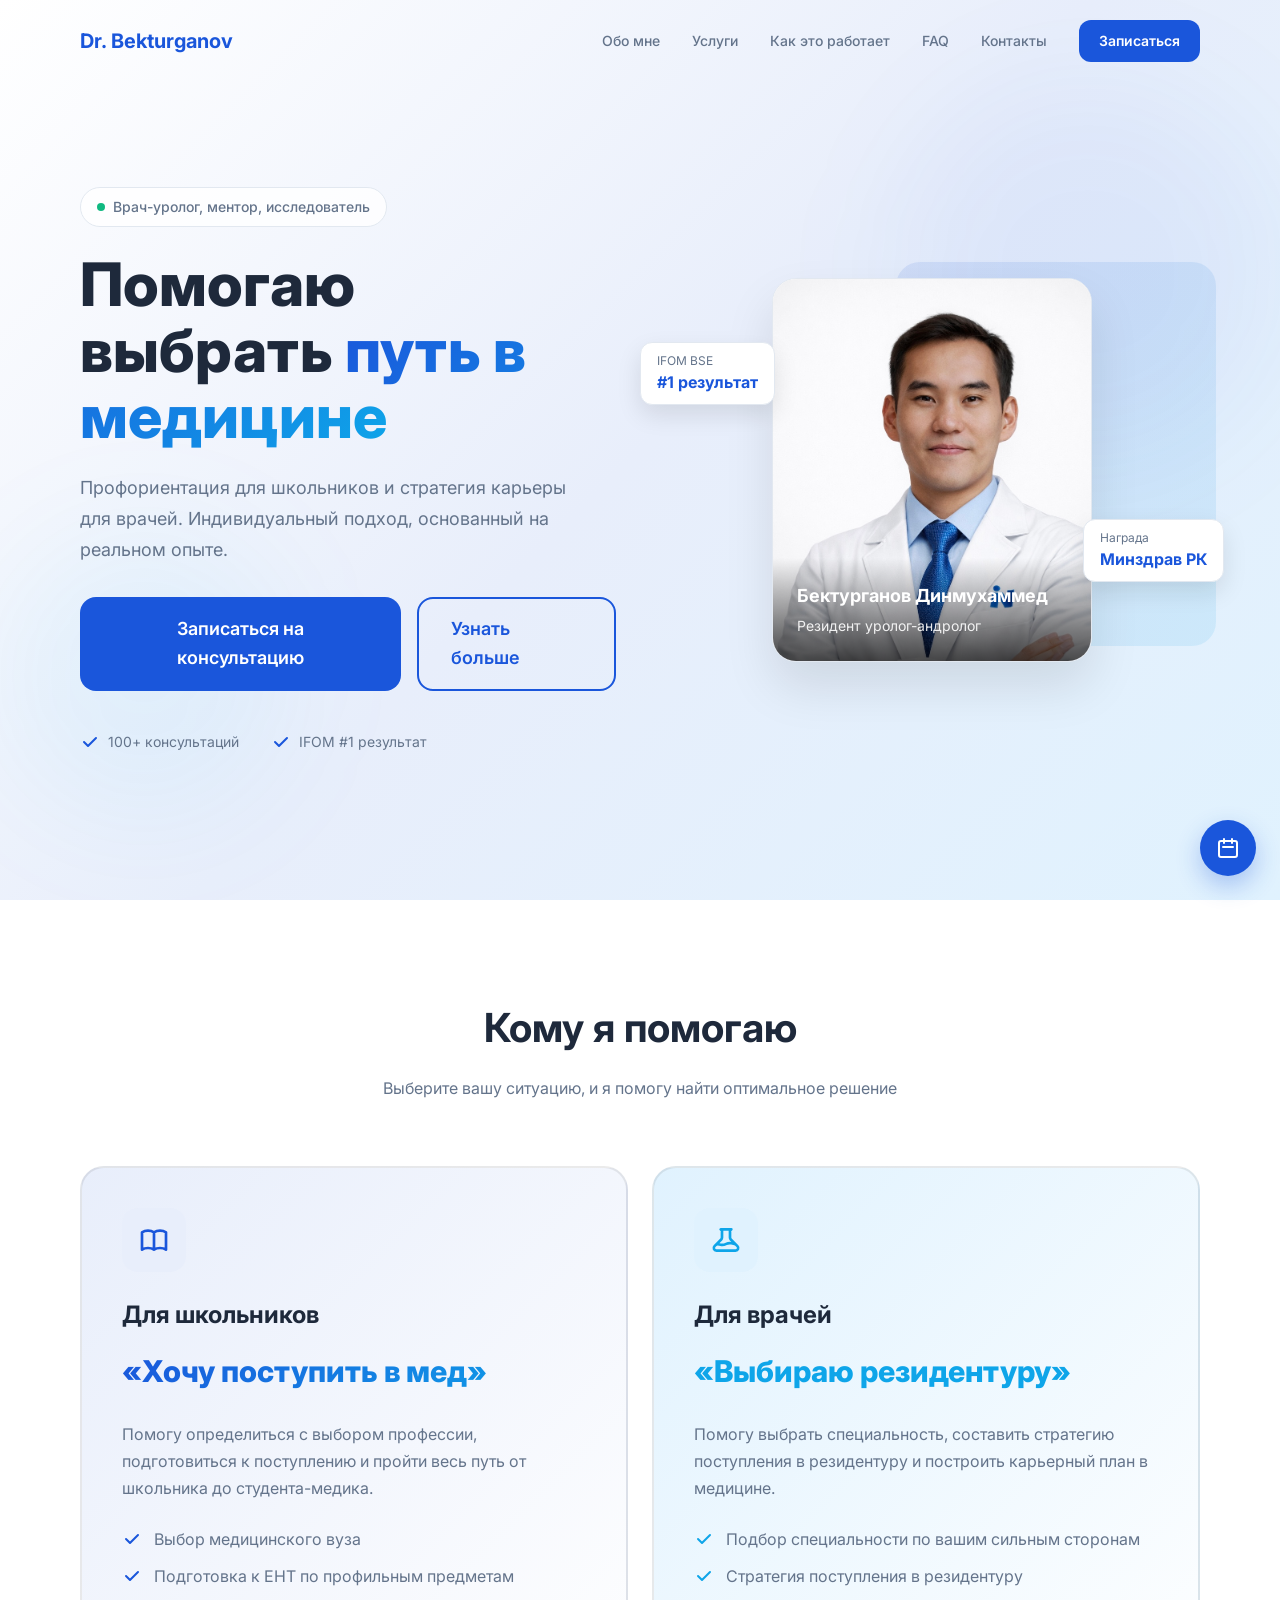
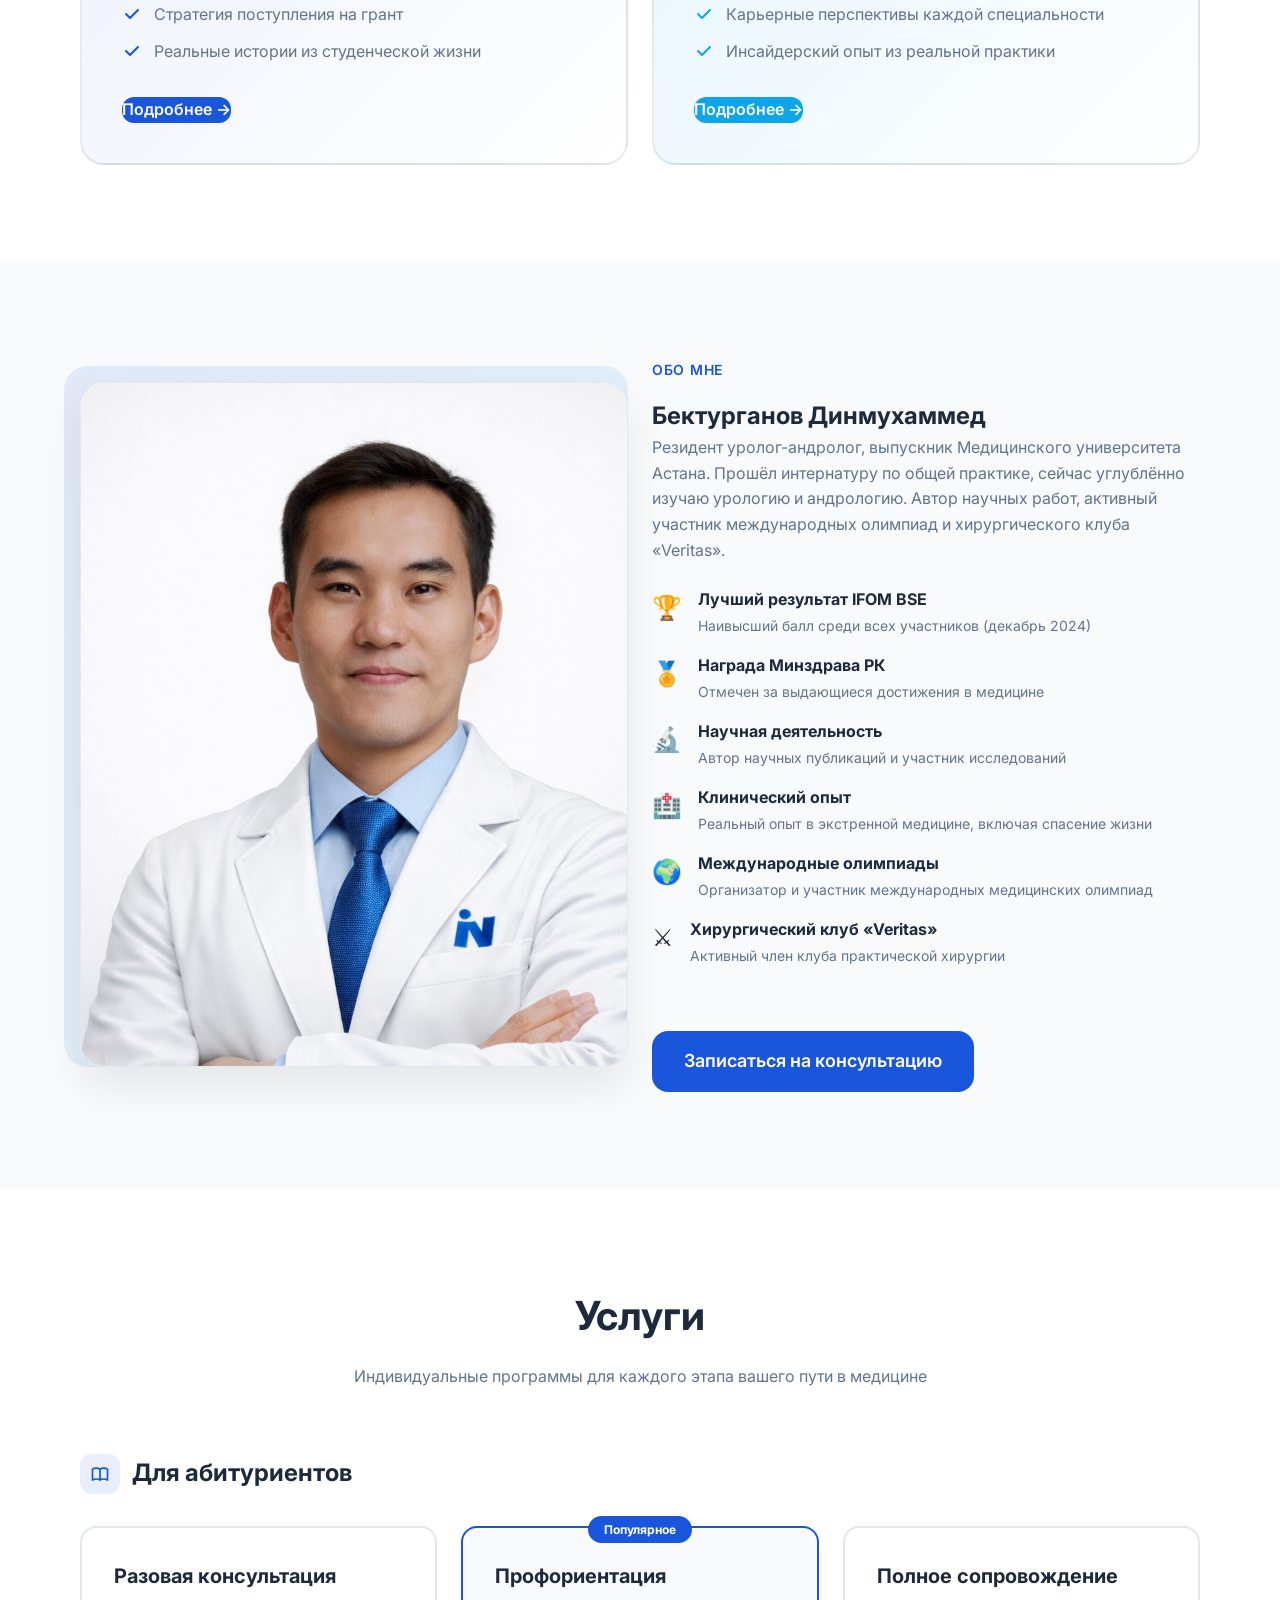
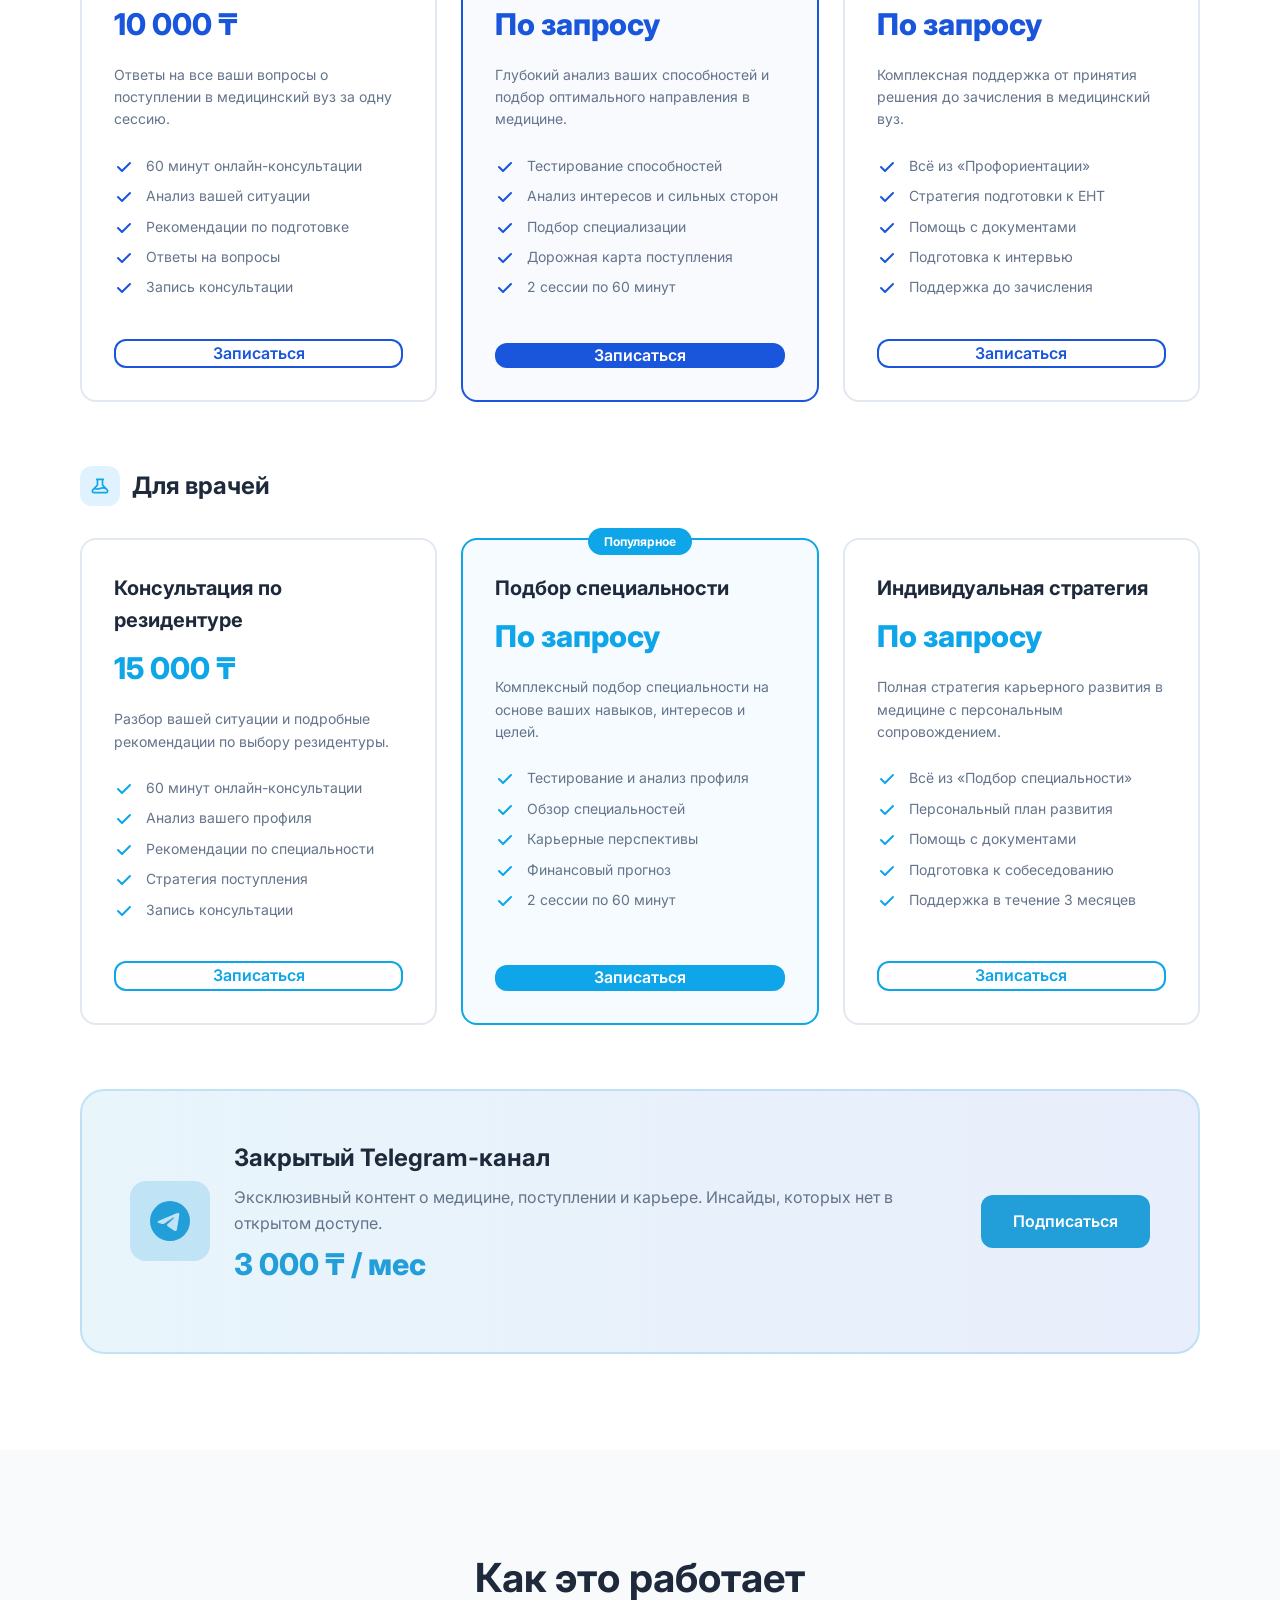
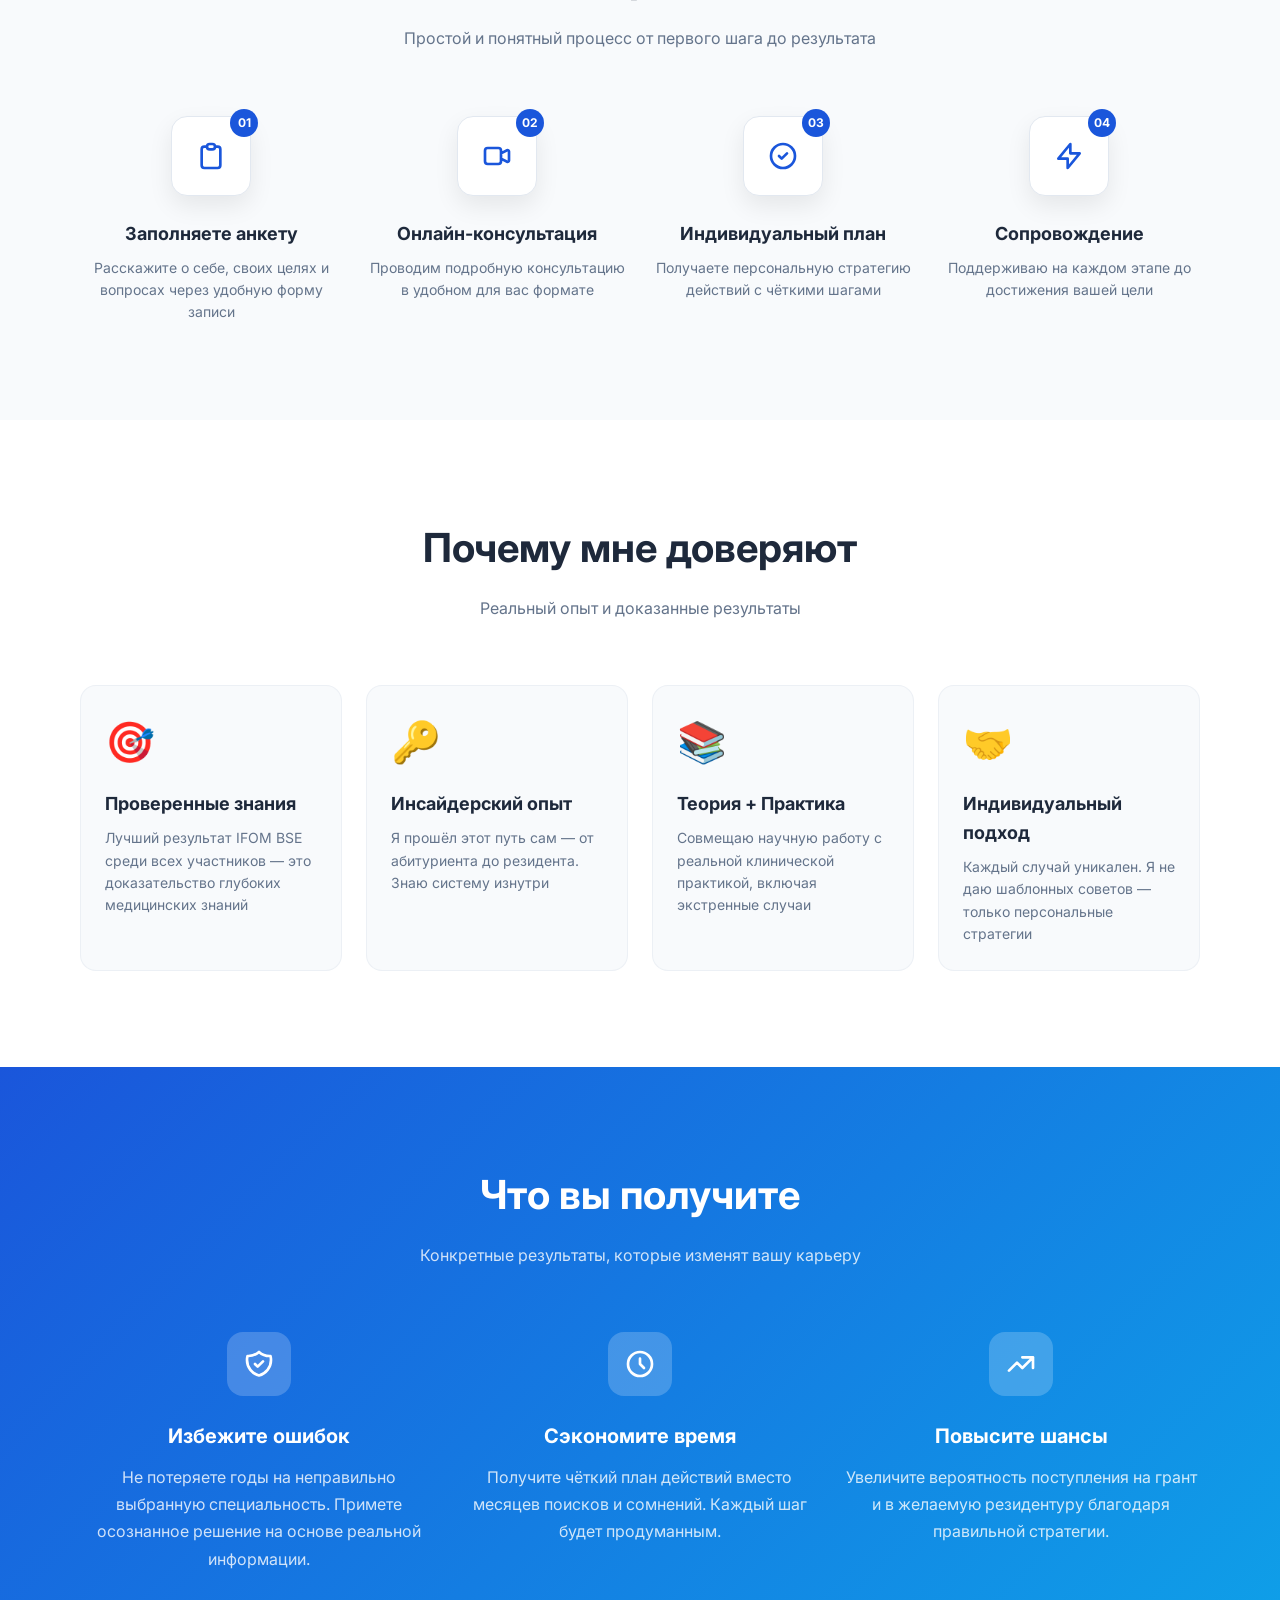
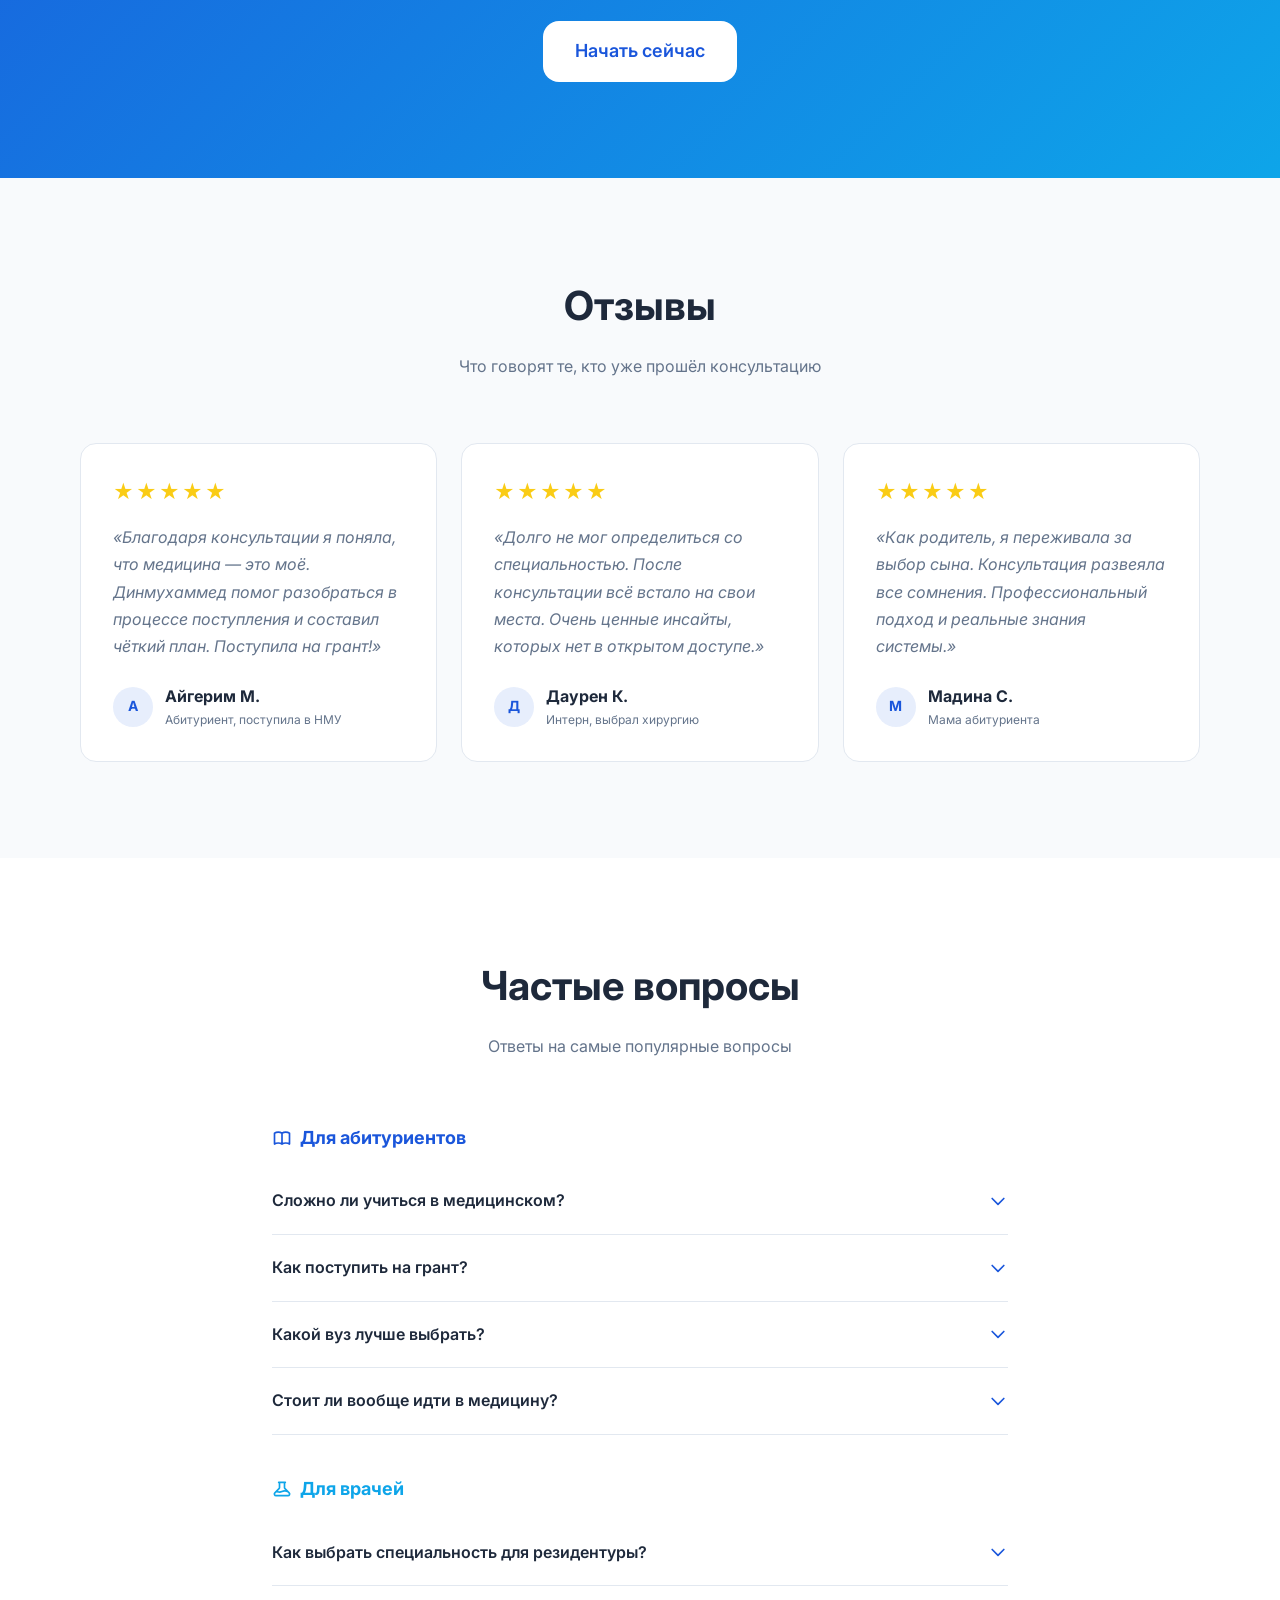
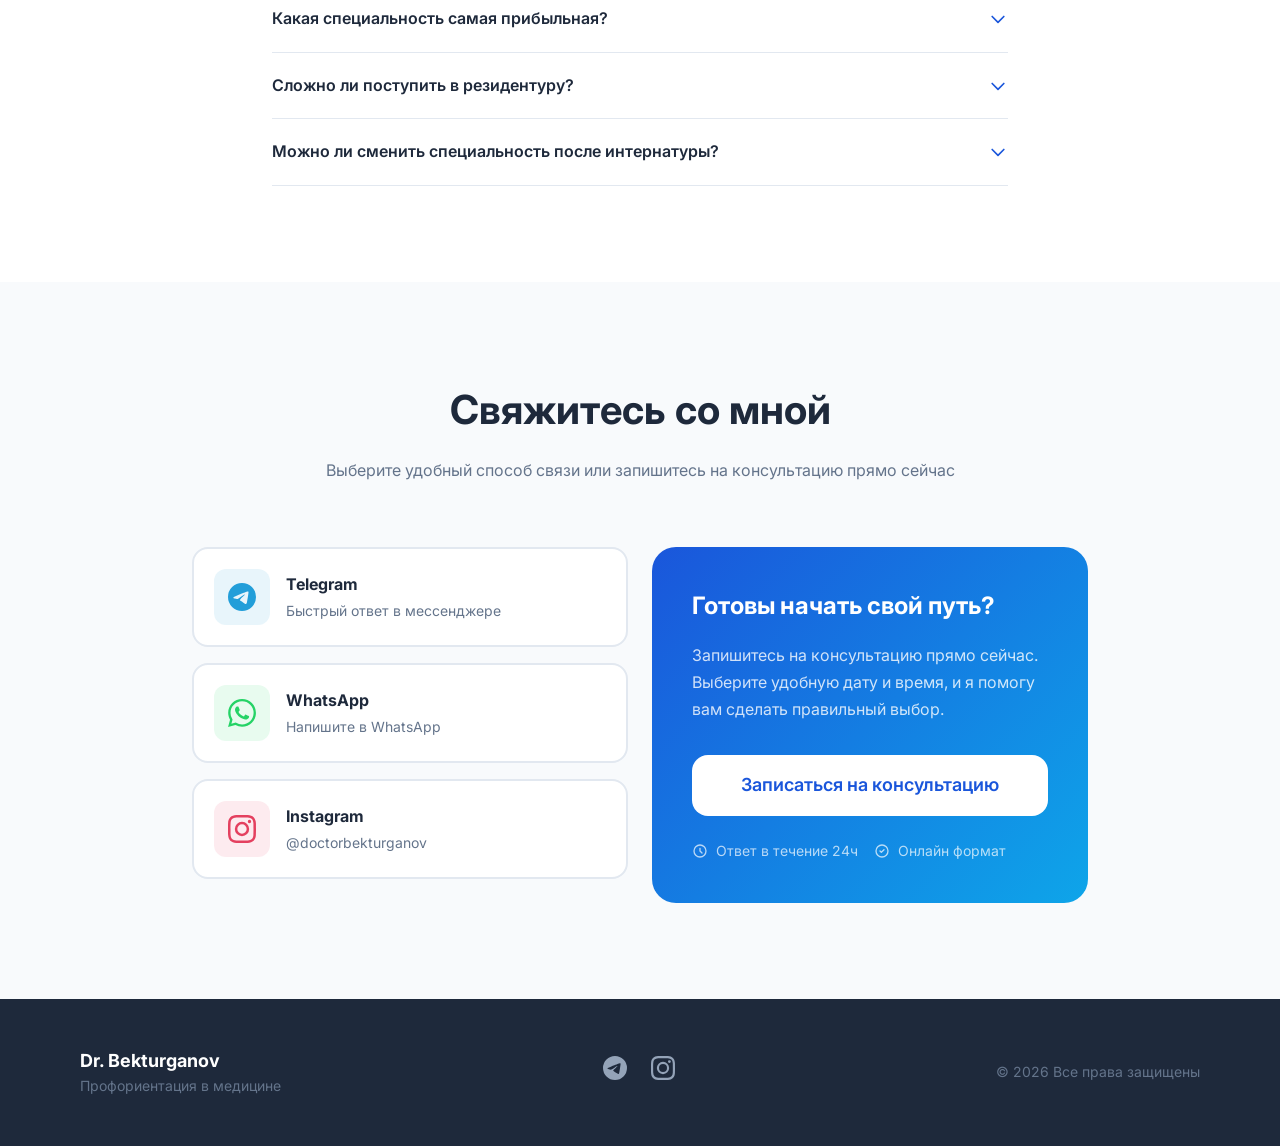
==== commit 566b5a35: "Update index.html" ====
--- a/index.html
+++ b/index.html
@@ -1,3 +1,4 @@
+
 <!DOCTYPE html>
 <html lang="ru">
 <head>
@@ -58,11 +59,12 @@
       </div>
       <div class="hero-card-wrap fade-in hide-mobile">
         <div class="hero-card-bg"></div>
-        <div class="hero-card">
-          <div class="hero-avatar"><svg viewBox="0 0 24 24" fill="none" stroke="currentColor" stroke-width="1.5"><path stroke-linecap="round" stroke-linejoin="round" d="M16 7a4 4 0 11-8 0 4 4 0 018 0zM12 14a7 7 0 00-7 7h14a7 7 0 00-7-7z"/></svg></div>
-          <h3>Бектурганов Динмухаммед</h3>
-          <p class="text-muted">Резидент уролог-андролог</p>
-          <p class="text-primary text-sm">Медицинский университет Астана</p>
+        <div class="hero-card hero-card-photo">
+          <img src="photo.jpg" alt="Бектурганов Динмухаммед" class="hero-photo">
+          <div class="hero-card-overlay">
+            <h3>Бектурганов Динмухаммед</h3>
+            <p>Резидент уролог-андролог</p>
+          </div>
         </div>
         <div class="float-badge float-badge-left fade-in"><p class="text-xs text-muted">IFOM BSE</p><p class="text-primary fw-bold">#1 результат</p></div>
         <div class="float-badge float-badge-right fade-in"><p class="text-xs text-muted">Награда</p><p class="text-primary fw-bold">Минздрав РК</p></div>
@@ -114,9 +116,8 @@
       <div class="grid-2 items-center">
         <div class="about-photo anim">
           <div class="about-photo-bg"></div>
-          <div class="about-photo-card">
-            <div class="about-avatar"><svg viewBox="0 0 24 24" fill="none" stroke="currentColor" stroke-width="1.5"><path stroke-linecap="round" stroke-linejoin="round" d="M16 7a4 4 0 11-8 0 4 4 0 018 0zM12 14a7 7 0 00-7 7h14a7 7 0 00-7-7z"/></svg></div>
-            <p class="text-muted text-sm" style="font-style:italic">Фото будет добавлено</p>
+          <div class="about-photo-card about-photo-full">
+            <img src="photo.jpg" alt="Бектурганов Динмухаммед" class="about-full-img">
           </div>
         </div>
         <div class="anim">
@@ -355,7 +356,7 @@
         <div class="anim">
           <div class="contact-links">
             <a href="https://t.me/gon_frix1" target="_blank" class="contact-link"><div class="contact-link-icon bg-telegram-light"><svg viewBox="0 0 24 24" fill="#229ED9" width="28" height="28"><path d="M11.944 0A12 12 0 0 0 0 12a12 12 0 0 0 12 12 12 12 0 0 0 12-12A12 12 0 0 0 12 0a12 12 0 0 0-.056 0zm4.962 7.224c.1-.002.321.023.465.14a.506.506 0 0 1 .171.325c.016.093.036.306.02.472-.18 1.898-.962 6.502-1.36 8.627-.168.9-.499 1.201-.82 1.23-.696.065-1.225-.46-1.9-.902-1.056-.693-1.653-1.124-2.678-1.8-1.185-.78-.417-1.21.258-1.91.177-.184 3.247-2.977 3.307-3.23.007-.032.014-.15-.056-.212s-.174-.041-.249-.024c-.106.024-1.793 1.14-5.061 3.345-.48.33-.913.49-1.302.48-.428-.008-1.252-.241-1.865-.44-.752-.245-1.349-.374-1.297-.789.027-.216.325-.437.893-.663 3.498-1.524 5.83-2.529 6.998-3.014 3.332-1.386 4.025-1.627 4.476-1.635z"/></svg></div><div><strong>Telegram</strong><p class="text-muted text-sm">Быстрый ответ в мессенджере</p></div></a>
-            <a href="https://wa.me/77001234567" target="_blank" class="contact-link"><div class="contact-link-icon bg-whatsapp-light"><svg viewBox="0 0 24 24" fill="#25D366" width="28" height="28"><path d="M17.472 14.382c-.297-.149-1.758-.867-2.03-.967-.273-.099-.471-.148-.67.15-.197.297-.767.966-.94 1.164-.173.199-.347.223-.644.075-.297-.15-1.255-.463-2.39-1.475-.883-.788-1.48-1.761-1.653-2.059-.173-.297-.018-.458.13-.606.134-.133.298-.347.446-.52.149-.174.198-.298.298-.497.099-.198.05-.371-.025-.52-.075-.149-.669-1.612-.916-2.207-.242-.579-.487-.5-.669-.51-.173-.008-.371-.01-.57-.01-.198 0-.52.074-.792.372-.272.297-1.04 1.016-1.04 2.479 0 1.462 1.065 2.875 1.213 3.074.149.198 2.096 3.2 5.077 4.487.709.306 1.262.489 1.694.625.712.227 1.36.195 1.871.118.571-.085 1.758-.719 2.006-1.413.248-.694.248-1.289.173-1.413-.074-.124-.272-.198-.57-.347m-5.421 7.403h-.004a9.87 9.87 0 01-5.031-1.378l-.361-.214-3.741.982.998-3.648-.235-.374a9.86 9.86 0 01-1.51-5.26c.001-5.45 4.436-9.884 9.888-9.884 2.64 0 5.122 1.03 6.988 2.898a9.825 9.825 0 012.893 6.994c-.003 5.45-4.437 9.884-9.885 9.884m8.413-18.297A11.815 11.815 0 0012.05 0C5.495 0 .16 5.335.157 11.892c0 2.096.547 4.142 1.588 5.945L.057 24l6.305-1.654a11.882 11.882 0 005.683 1.448h.005c6.554 0 11.89-5.335 11.893-11.893a11.821 11.821 0 00-3.48-8.413z"/></svg></div><div><strong>WhatsApp</strong><p class="text-muted text-sm">Напишите в WhatsApp</p></div></a>
+            <a href="https://wa.me/77085041236" target="_blank" class="contact-link"><div class="contact-link-icon bg-whatsapp-light"><svg viewBox="0 0 24 24" fill="#25D366" width="28" height="28"><path d="M17.472 14.382c-.297-.149-1.758-.867-2.03-.967-.273-.099-.471-.148-.67.15-.197.297-.767.966-.94 1.164-.173.199-.347.223-.644.075-.297-.15-1.255-.463-2.39-1.475-.883-.788-1.48-1.761-1.653-2.059-.173-.297-.018-.458.13-.606.134-.133.298-.347.446-.52.149-.174.198-.298.298-.497.099-.198.05-.371-.025-.52-.075-.149-.669-1.612-.916-2.207-.242-.579-.487-.5-.669-.51-.173-.008-.371-.01-.57-.01-.198 0-.52.074-.792.372-.272.297-1.04 1.016-1.04 2.479 0 1.462 1.065 2.875 1.213 3.074.149.198 2.096 3.2 5.077 4.487.709.306 1.262.489 1.694.625.712.227 1.36.195 1.871.118.571-.085 1.758-.719 2.006-1.413.248-.694.248-1.289.173-1.413-.074-.124-.272-.198-.57-.347m-5.421 7.403h-.004a9.87 9.87 0 01-5.031-1.378l-.361-.214-3.741.982.998-3.648-.235-.374a9.86 9.86 0 01-1.51-5.26c.001-5.45 4.436-9.884 9.888-9.884 2.64 0 5.122 1.03 6.988 2.898a9.825 9.825 0 012.893 6.994c-.003 5.45-4.437 9.884-9.885 9.884m8.413-18.297A11.815 11.815 0 0012.05 0C5.495 0 .16 5.335.157 11.892c0 2.096.547 4.142 1.588 5.945L.057 24l6.305-1.654a11.882 11.882 0 005.683 1.448h.005c6.554 0 11.89-5.335 11.893-11.893a11.821 11.821 0 00-3.48-8.413z"/></svg></div><div><strong>WhatsApp</strong><p class="text-muted text-sm">Напишите в WhatsApp</p></div></a>
             <a href="https://instagram.com/doctorbekturganov" target="_blank" class="contact-link"><div class="contact-link-icon bg-instagram-light"><svg viewBox="0 0 24 24" fill="#E4405F" width="28" height="28"><path d="M12 2.163c3.204 0 3.584.012 4.85.07 3.252.148 4.771 1.691 4.919 4.919.058 1.265.069 1.645.069 4.849 0 3.205-.012 3.584-.069 4.849-.149 3.225-1.664 4.771-4.919 4.919-1.266.058-1.644.07-4.85.07-3.204 0-3.584-.012-4.849-.07-3.26-.149-4.771-1.699-4.919-4.92-.058-1.265-.07-1.644-.07-4.849 0-3.204.013-3.583.07-4.849.149-3.227 1.664-4.771 4.919-4.919 1.266-.057 1.645-.069 4.849-.069zM12 0C8.741 0 8.333.014 7.053.072 2.695.272.273 2.69.073 7.052.014 8.333 0 8.741 0 12c0 3.259.014 3.668.072 4.948.2 4.358 2.618 6.78 6.98 6.98C8.333 23.986 8.741 24 12 24c3.259 0 3.668-.014 4.948-.072 4.354-.2 6.782-2.618 6.979-6.98.059-1.28.073-1.689.073-4.948 0-3.259-.014-3.667-.072-4.947-.196-4.354-2.617-6.78-6.979-6.98C15.668.014 15.259 0 12 0zm0 5.838a6.162 6.162 0 100 12.324 6.162 6.162 0 000-12.324zM12 16a4 4 0 110-8 4 4 0 010 8zm6.406-11.845a1.44 1.44 0 100 2.881 1.44 1.44 0 000-2.881z"/></svg></div><div><strong>Instagram</strong><p class="text-muted text-sm">@doctorbekturganov</p></div></a>
           </div>
         </div>
--- a/style.css
+++ b/style.css
@@ -100,7 +100,13 @@
 .hero-card-wrap{position:relative;justify-content:center}
 .hero-card-bg{position:absolute;width:320px;height:384px;border-radius:24px;background:linear-gradient(135deg,#1a56db,#0ea5e9);opacity:.1;top:-16px;right:-16px}
 .hero-card{width:320px;height:384px;border-radius:24px;background:#fff;box-shadow:0 25px 50px rgba(0,0,0,.1);border:1px solid #e2e8f0;display:flex;align-items:center;justify-content:center;flex-direction:column;position:relative;overflow:hidden;text-align:center;padding:32px}
-.hero-avatar{width:128px;height:128px;border-radius:50%;background:linear-gradient(135deg,#1a56db,#0ea5e9);display:flex;align-items:center;justify-content:center;margin-bottom:16px}
+.hero-card-photo{padding:0}
+.hero-photo{width:100%;height:100%;object-fit:cover;object-position:top}
+.hero-card-overlay{position:absolute;bottom:0;left:0;right:0;background:linear-gradient(to top,rgba(0,0,0,.7),transparent);padding:24px;color:#fff;text-align:left}
+.hero-card-overlay h3{font-size:1.125rem;font-weight:700;margin-bottom:4px}
+.hero-card-overlay p{font-size:.875rem;opacity:.9}
+.hero-avatar{width:128px;height:128px;border-radius:50%;background:linear-gradient(135deg,#1a56db,#0ea5e9);display:flex;align-items:center;justify-content:center;margin-bottom:16px;overflow:hidden}
+.hero-avatar img{width:100%;height:100%;object-fit:cover}
 .hero-avatar svg{width:64px;height:64px;color:#fff}
 .hero-card h3{font-weight:700;font-size:1.125rem}
 .float-badge{position:absolute;background:#fff;border-radius:12px;box-shadow:0 10px 25px rgba(0,0,0,.1);padding:8px 16px;border:1px solid #e2e8f0}
@@ -137,7 +143,10 @@
 .about-photo{position:relative}
 .about-photo-bg{position:absolute;inset:0;border-radius:24px;background:linear-gradient(135deg,#1a56db,#0ea5e9);opacity:.1;top:-16px;left:-16px}
 .about-photo-card{width:100%;aspect-ratio:4/5;border-radius:24px;background:#fff;box-shadow:0 20px 40px rgba(0,0,0,.08);border:1px solid #e2e8f0;display:flex;flex-direction:column;align-items:center;justify-content:center;position:relative;overflow:hidden;padding:32px}
-.about-avatar{width:160px;height:160px;border-radius:50%;background:linear-gradient(135deg,#1a56db,#0ea5e9);display:flex;align-items:center;justify-content:center;margin-bottom:24px}
+.about-photo-full{padding:0}
+.about-full-img{width:100%;height:100%;object-fit:cover;object-position:top}
+.about-avatar{width:160px;height:160px;border-radius:50%;background:linear-gradient(135deg,#1a56db,#0ea5e9);display:flex;align-items:center;justify-content:center;margin-bottom:24px;overflow:hidden}
+.about-avatar img{width:100%;height:100%;object-fit:cover}
 .about-avatar svg{width:80px;height:80px;color:#fff}
 .achievement-list{display:flex;flex-direction:column;gap:16px;margin-bottom:32px}
 .achievement{display:flex;align-items:flex-start;gap:16px}
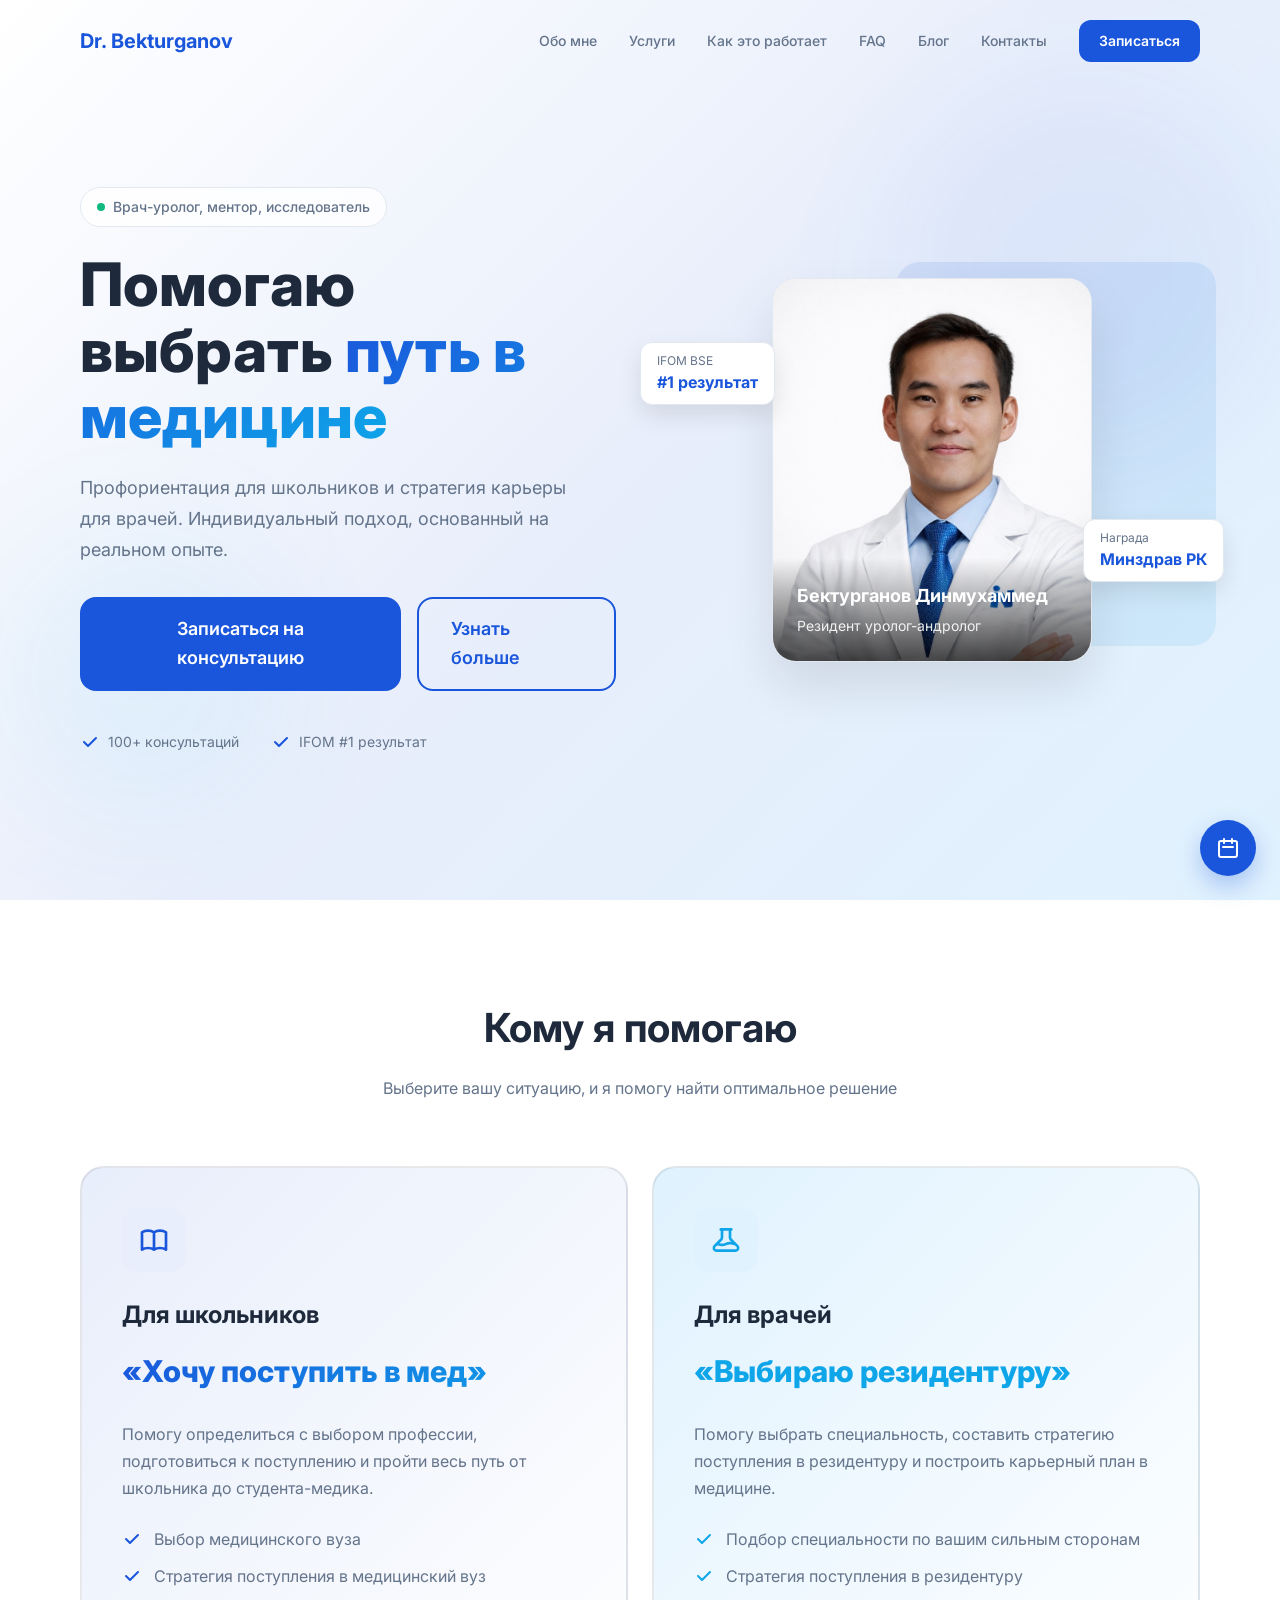
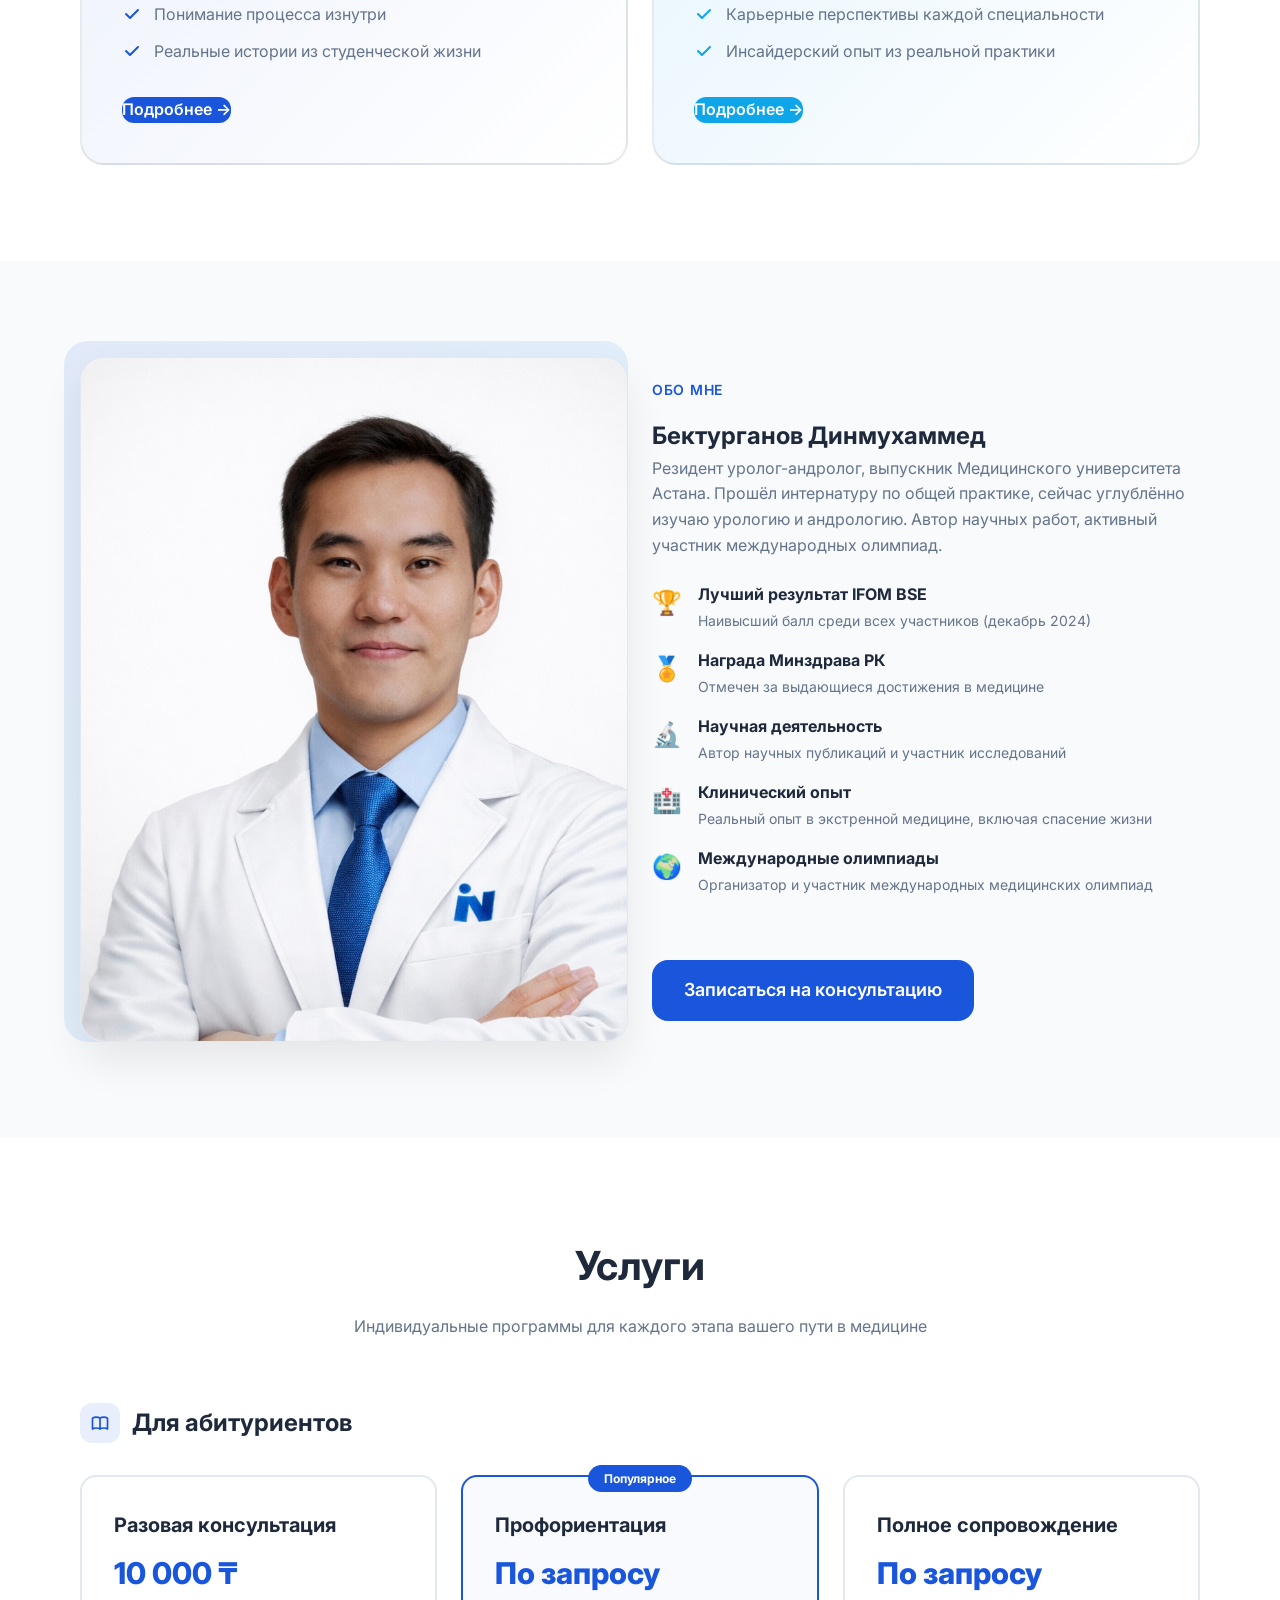
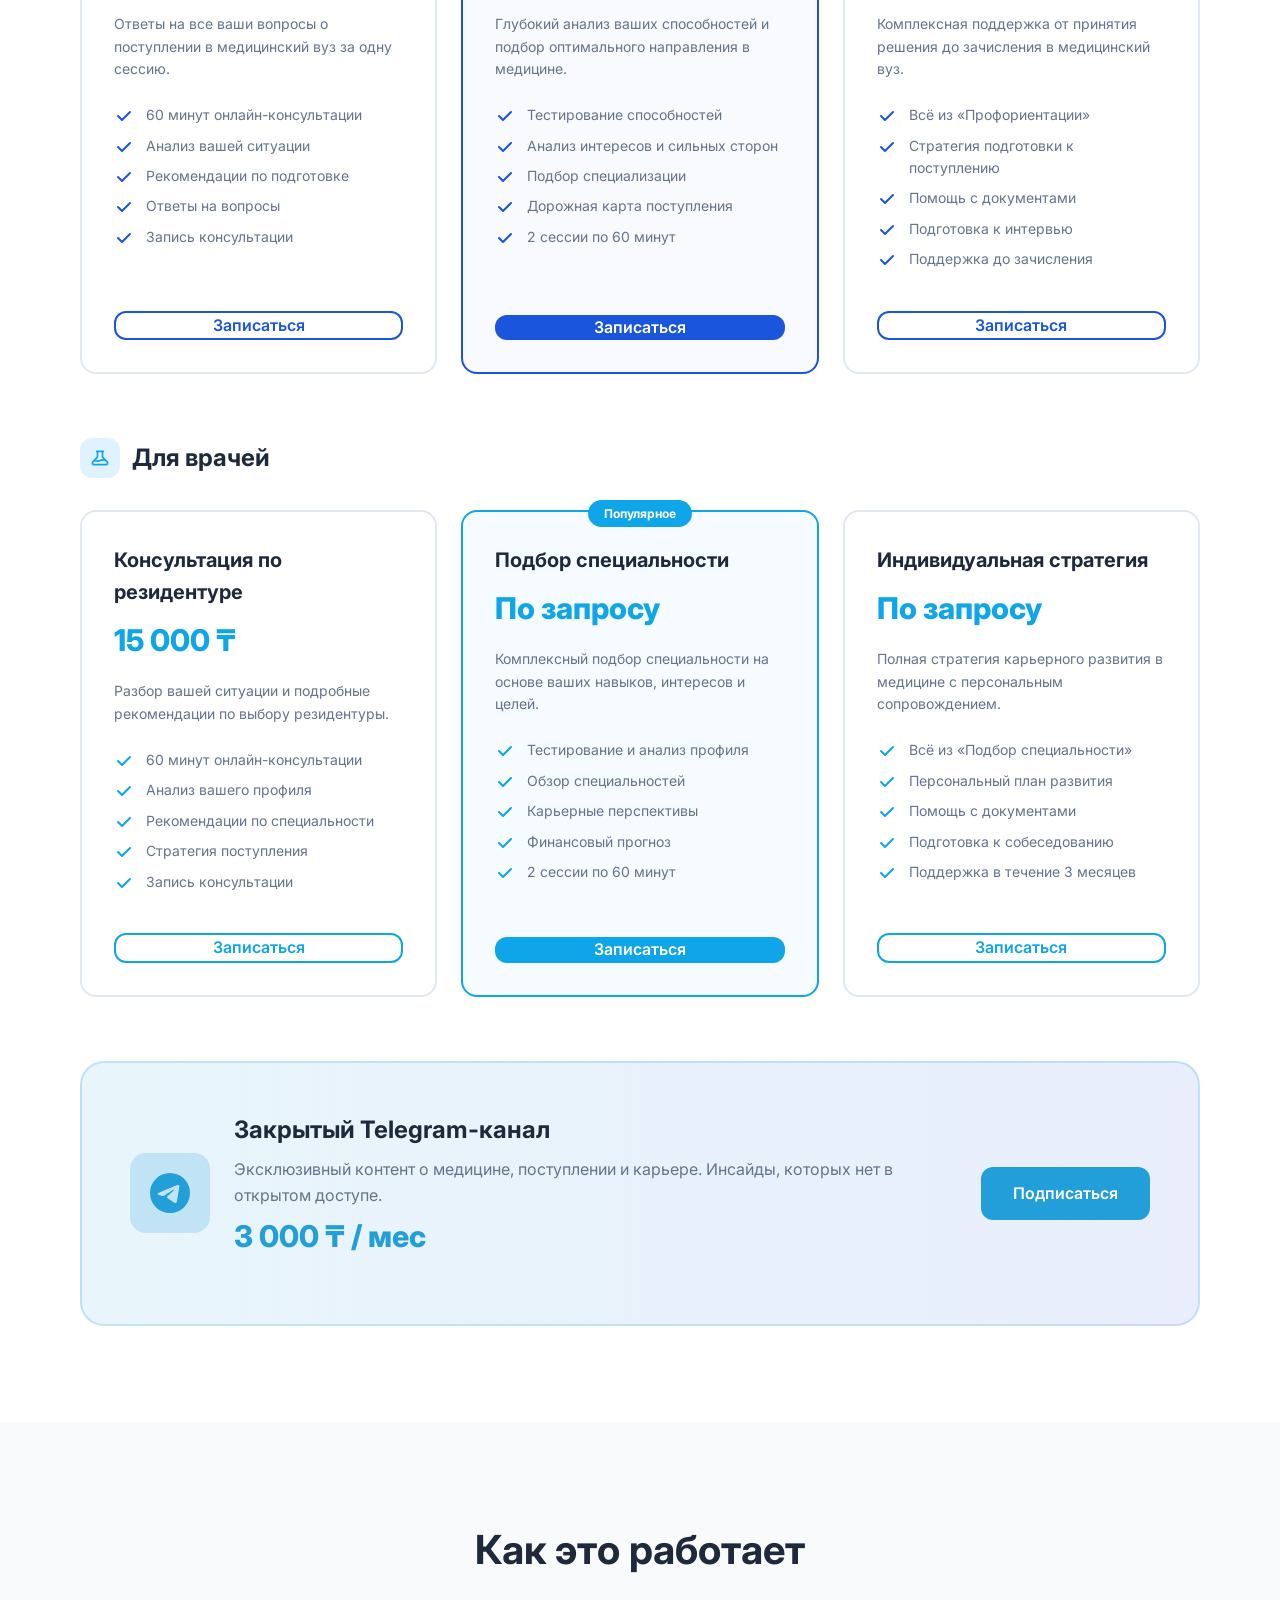
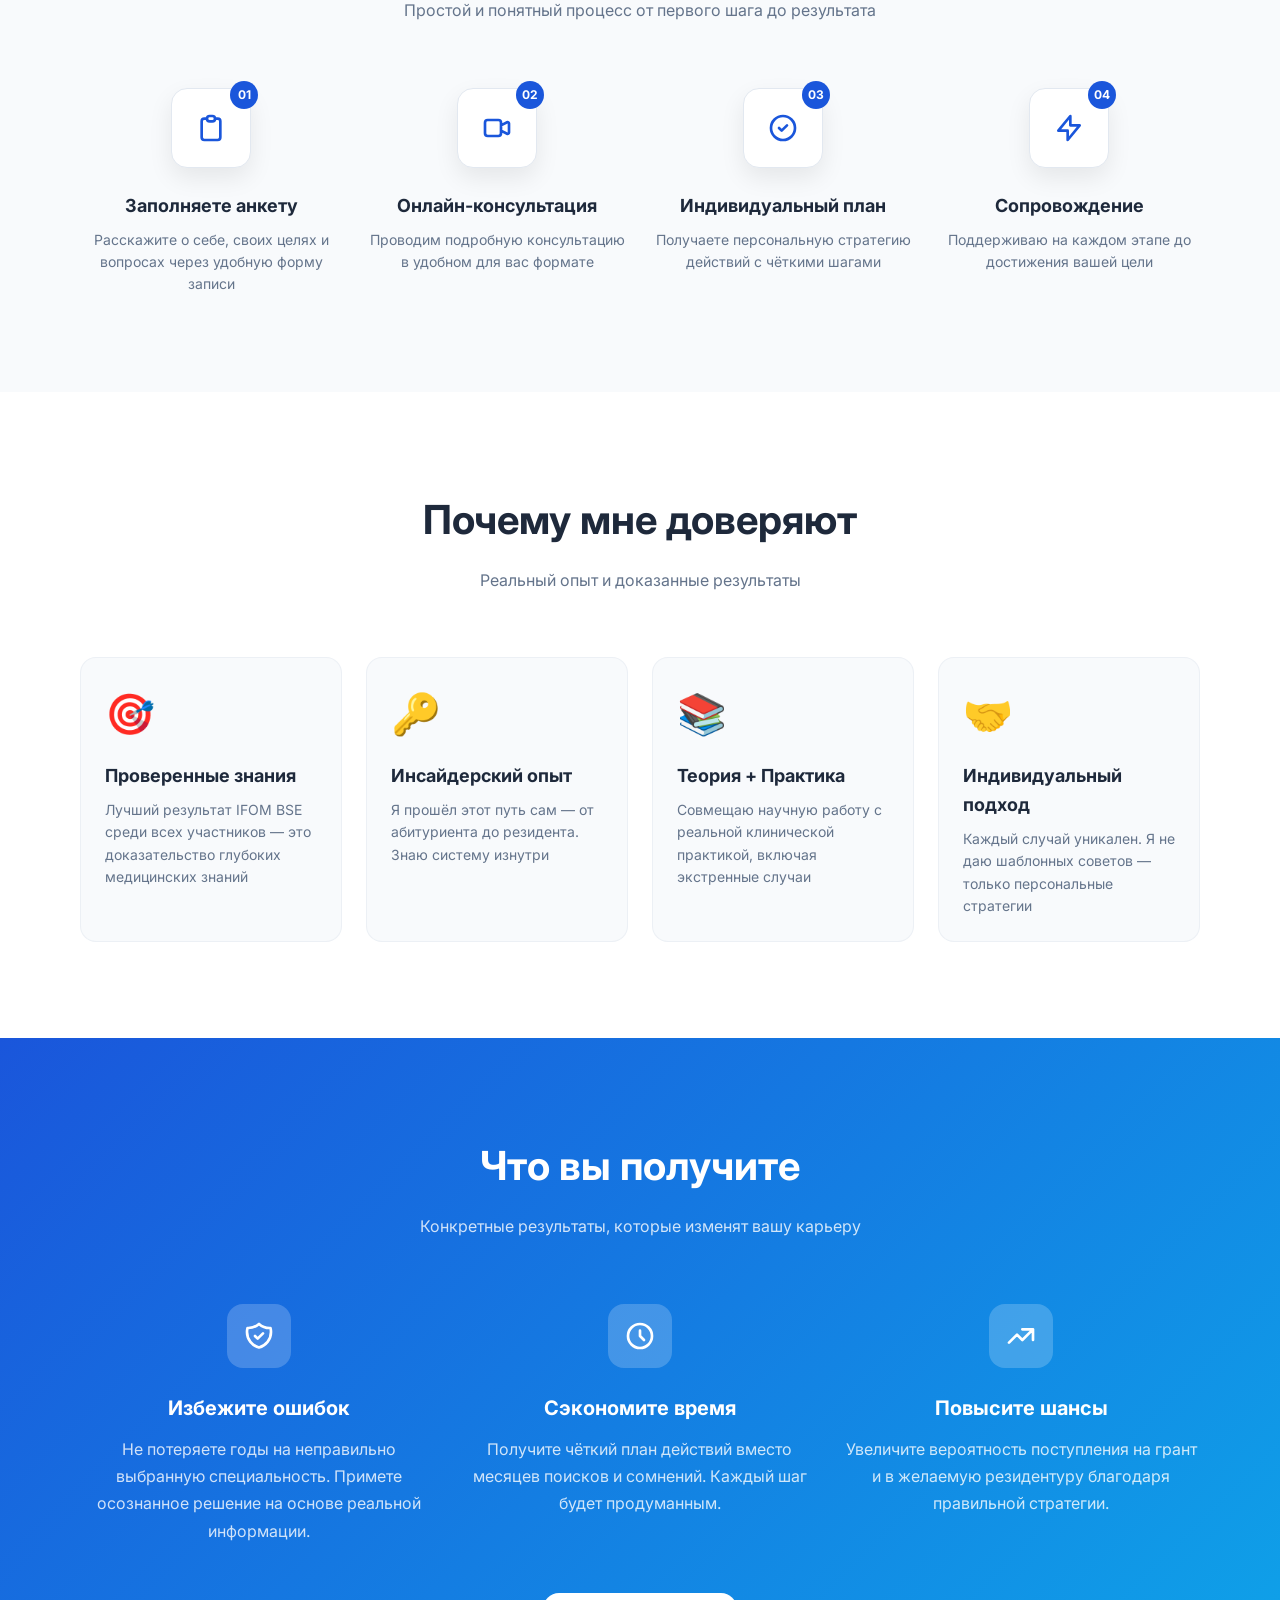
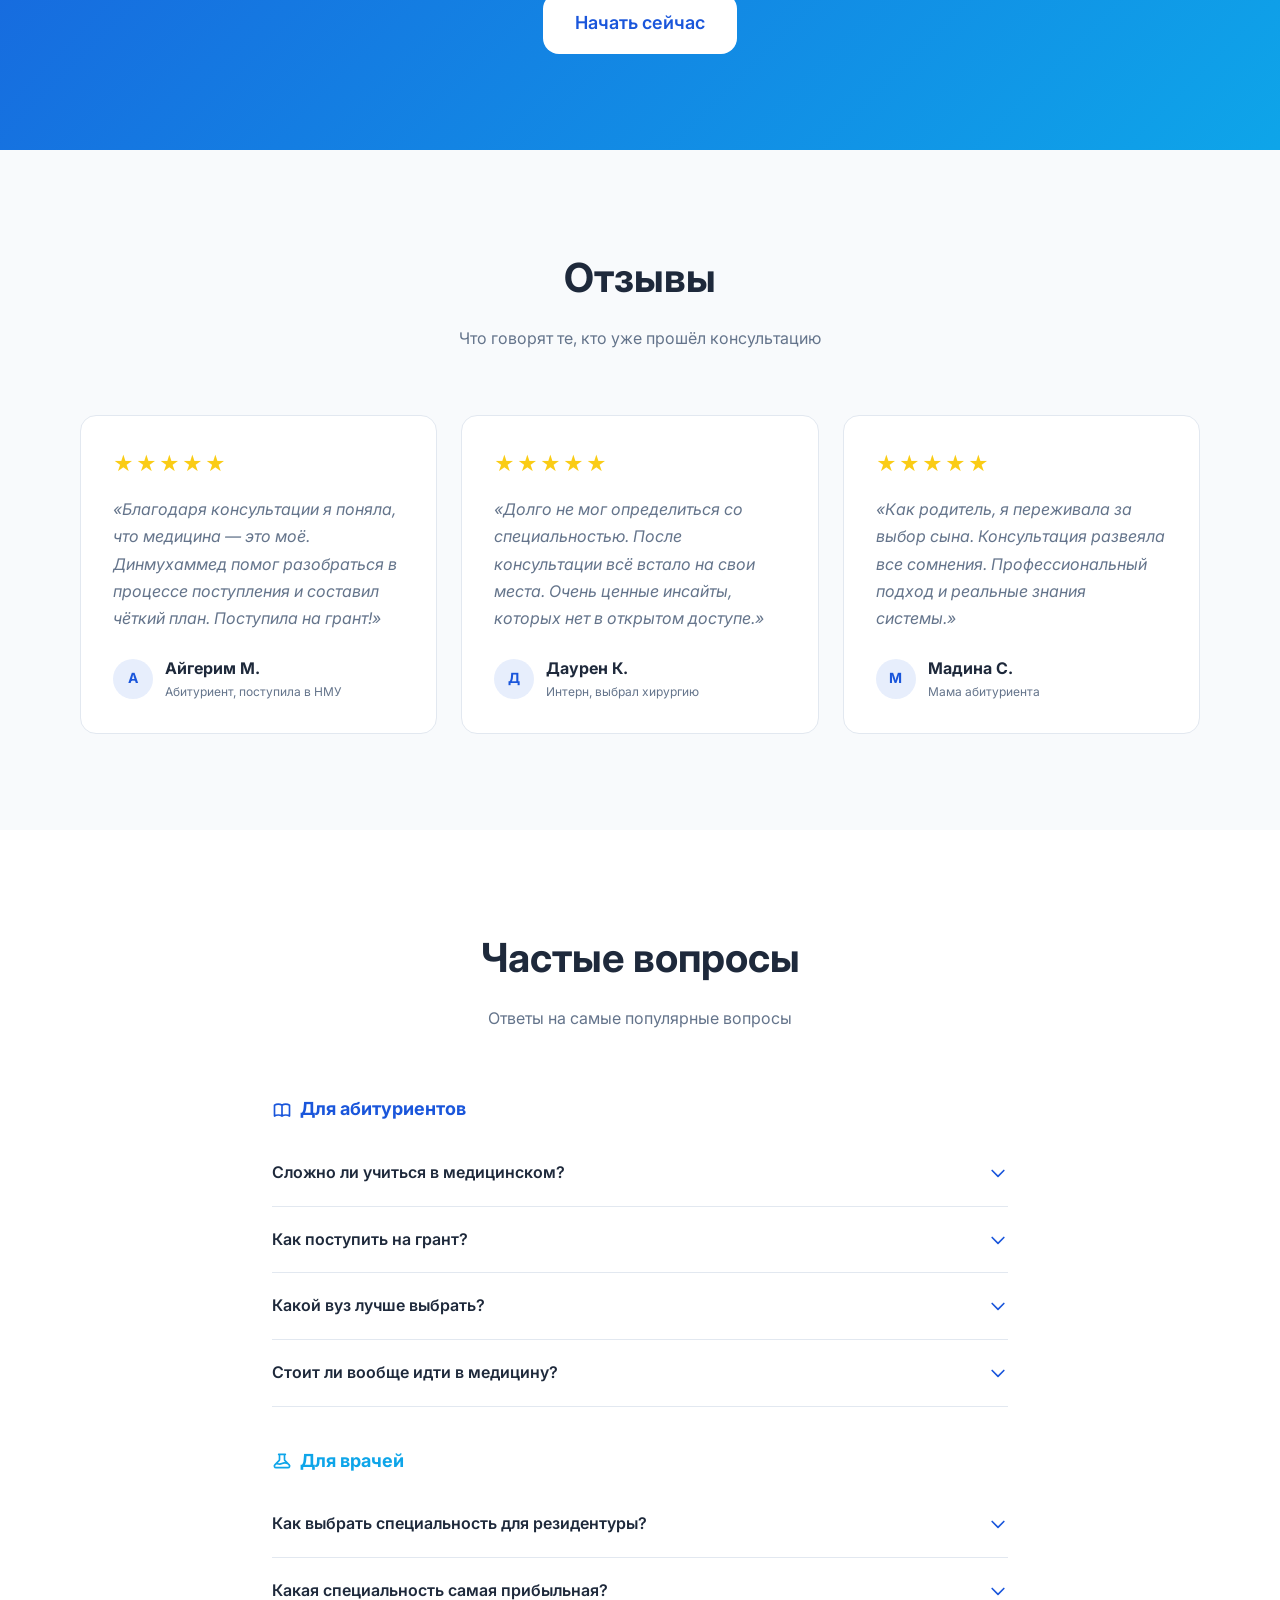
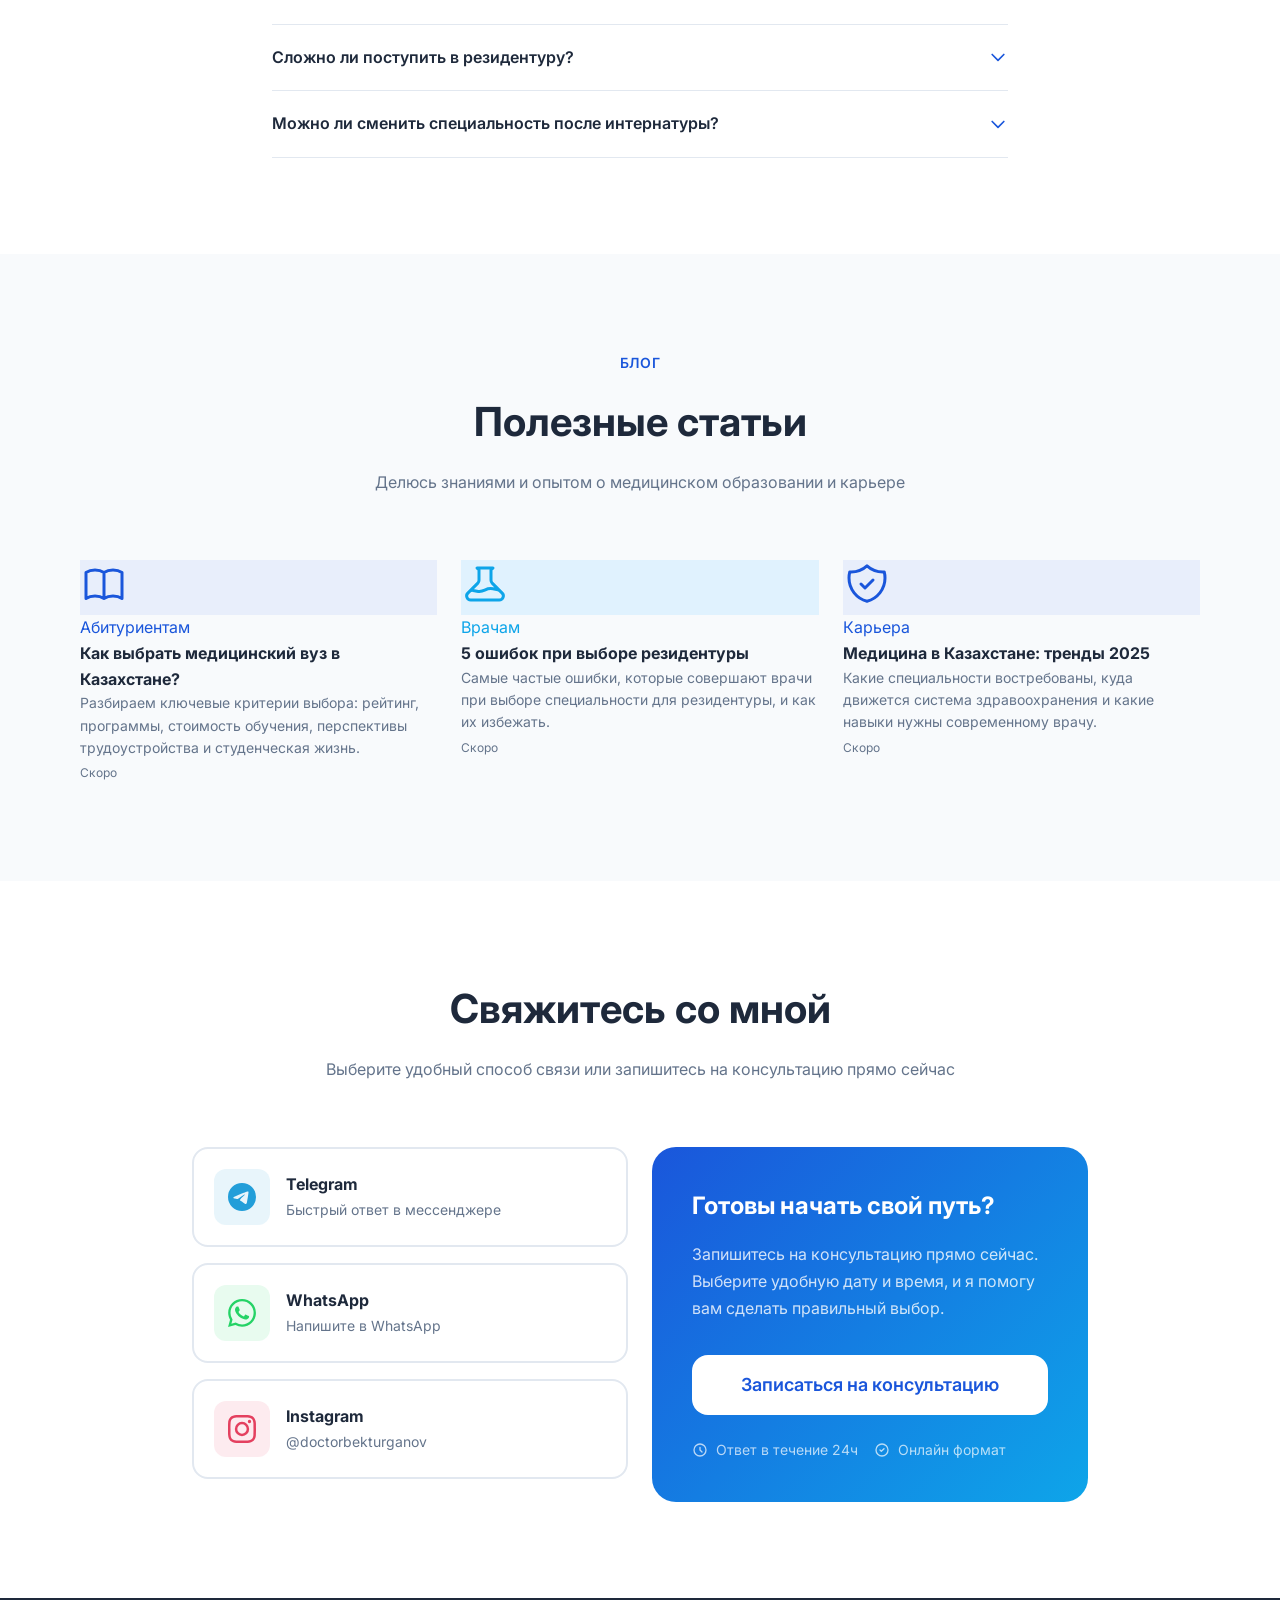
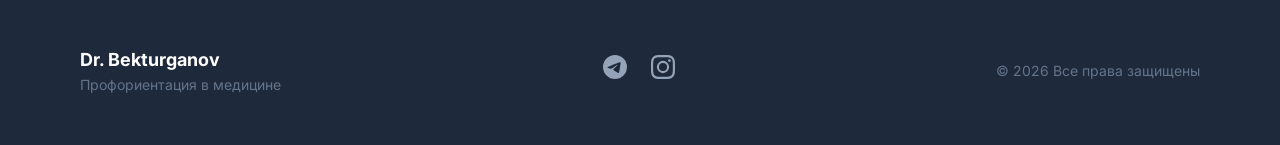
==== commit 0ad017a4: "Update index.html" ====
--- a/index.html
+++ b/index.html
@@ -27,6 +27,7 @@
         <a href="#services">Услуги</a>
         <a href="#how">Как это работает</a>
         <a href="#faq">FAQ</a>
+        <a href="#blog">Блог</a>
         <a href="#contact">Контакты</a>
         <button class="btn btn-primary btn-sm" onclick="openBooking()">Записаться</button>
       </div>
@@ -87,8 +88,8 @@
           <p class="text-muted">Помогу определиться с выбором профессии, подготовиться к поступлению и пройти весь путь от школьника до студента-медика.</p>
           <ul class="check-list">
             <li>Выбор медицинского вуза</li>
-            <li>Подготовка к ЕНТ по профильным предметам</li>
-            <li>Стратегия поступления на грант</li>
+            <li>Стратегия поступления в медицинский вуз</li>
+            <li>Понимание процесса изнутри</li>
             <li>Реальные истории из студенческой жизни</li>
           </ul>
           <a href="#services-students" class="btn btn-primary">Подробнее →</a>
@@ -123,14 +124,13 @@
         <div class="anim">
           <span class="section-label">Обо мне</span>
           <h2>Бектурганов Динмухаммед</h2>
-          <p class="text-muted mb-6">Резидент уролог-андролог, выпускник Медицинского университета Астана. Прошёл интернатуру по общей практике, сейчас углублённо изучаю урологию и андрологию. Автор научных работ, активный участник международных олимпиад и хирургического клуба «Veritas».</p>
+          <p class="text-muted mb-6">Резидент уролог-андролог, выпускник Медицинского университета Астана. Прошёл интернатуру по общей практике, сейчас углублённо изучаю урологию и андрологию. Автор научных работ, активный участник международных олимпиад.</p>
           <div class="achievement-list">
             <div class="achievement"><span class="achievement-emoji">🏆</span><div><strong>Лучший результат IFOM BSE</strong><p class="text-muted text-sm">Наивысший балл среди всех участников (декабрь 2024)</p></div></div>
             <div class="achievement"><span class="achievement-emoji">🏅</span><div><strong>Награда Минздрава РК</strong><p class="text-muted text-sm">Отмечен за выдающиеся достижения в медицине</p></div></div>
             <div class="achievement"><span class="achievement-emoji">🔬</span><div><strong>Научная деятельность</strong><p class="text-muted text-sm">Автор научных публикаций и участник исследований</p></div></div>
             <div class="achievement"><span class="achievement-emoji">🏥</span><div><strong>Клинический опыт</strong><p class="text-muted text-sm">Реальный опыт в экстренной медицине, включая спасение жизни</p></div></div>
             <div class="achievement"><span class="achievement-emoji">🌍</span><div><strong>Международные олимпиады</strong><p class="text-muted text-sm">Организатор и участник международных медицинских олимпиад</p></div></div>
-            <div class="achievement"><span class="achievement-emoji">⚔️</span><div><strong>Хирургический клуб «Veritas»</strong><p class="text-muted text-sm">Активный член клуба практической хирургии</p></div></div>
           </div>
           <button class="btn btn-primary btn-lg mt-8" onclick="openBooking()">Записаться на консультацию</button>
         </div>
@@ -169,7 +169,7 @@
             <h4>Полное сопровождение</h4>
             <p class="price text-primary">По запросу</p>
             <p class="text-muted text-sm">Комплексная поддержка от принятия решения до зачисления в медицинский вуз.</p>
-            <ul class="check-list check-list-sm"><li>Всё из «Профориентации»</li><li>Стратегия подготовки к ЕНТ</li><li>Помощь с документами</li><li>Подготовка к интервью</li><li>Поддержка до зачисления</li></ul>
+            <ul class="check-list check-list-sm"><li>Всё из «Профориентации»</li><li>Стратегия подготовки к поступлению</li><li>Помощь с документами</li><li>Подготовка к интервью</li><li>Поддержка до зачисления</li></ul>
             <button class="btn btn-outline w-full" onclick="openBooking('student_full')">Записаться</button>
           </div>
         </div>
@@ -332,7 +332,7 @@
       <div class="anim">
         <h3 class="faq-group-title text-primary"><svg viewBox="0 0 24 24" fill="none" stroke="currentColor" stroke-width="2" width="20" height="20"><path stroke-linecap="round" stroke-linejoin="round" d="M12 6.253v13m0-13C10.832 5.477 9.246 5 7.5 5S4.168 5.477 3 6.253v13C4.168 18.477 5.754 18 7.5 18s3.332.477 4.5 1.253m0-13C13.168 5.477 14.754 5 16.5 5c1.747 0 3.332.477 4.5 1.253v13C19.832 18.477 18.247 18 16.5 18c-1.746 0-3.332.477-4.5 1.253"/></svg> Для абитуриентов</h3>
         <div class="faq-item" onclick="toggleFaq(this)"><div class="faq-q"><span>Сложно ли учиться в медицинском?</span><svg class="faq-chevron" viewBox="0 0 24 24" fill="none" stroke="currentColor" stroke-width="2"><path stroke-linecap="round" stroke-linejoin="round" d="M19 9l-7 7-7-7"/></svg></div><div class="faq-a">Медицинское образование требует серьёзной самоотдачи. Объём информации большой, но при правильном подходе и мотивации это абсолютно реально. На консультации я расскажу, как организовать учёбу эффективно и какие навыки развивать с самого начала.</div></div>
-        <div class="faq-item" onclick="toggleFaq(this)"><div class="faq-q"><span>Как поступить на грант?</span><svg class="faq-chevron" viewBox="0 0 24 24" fill="none" stroke="currentColor" stroke-width="2"><path stroke-linecap="round" stroke-linejoin="round" d="M19 9l-7 7-7-7"/></svg></div><div class="faq-a">Для поступления на грант нужен высокий балл ЕНТ по профильным предметам (биология, химия). Важна также стратегия выбора вуза и специальности. На консультации разберём вашу ситуацию и составим план подготовки.</div></div>
+        <div class="faq-item" onclick="toggleFaq(this)"><div class="faq-q"><span>Как поступить на грант?</span><svg class="faq-chevron" viewBox="0 0 24 24" fill="none" stroke="currentColor" stroke-width="2"><path stroke-linecap="round" stroke-linejoin="round" d="M19 9l-7 7-7-7"/></svg></div><div class="faq-a">Для поступления на грант важна стратегия выбора вуза и специальности, а также понимание процесса изнутри. На консультации разберём вашу ситуацию и составим план действий.</div></div>
         <div class="faq-item" onclick="toggleFaq(this)"><div class="faq-q"><span>Какой вуз лучше выбрать?</span><svg class="faq-chevron" viewBox="0 0 24 24" fill="none" stroke="currentColor" stroke-width="2"><path stroke-linecap="round" stroke-linejoin="round" d="M19 9l-7 7-7-7"/></svg></div><div class="faq-a">Это зависит от ваших целей, бюджета и региона. У каждого медицинского вуза Казахстана есть свои сильные стороны. На консультации подберём оптимальный вариант именно для вас.</div></div>
         <div class="faq-item" onclick="toggleFaq(this)"><div class="faq-q"><span>Стоит ли вообще идти в медицину?</span><svg class="faq-chevron" viewBox="0 0 24 24" fill="none" stroke="currentColor" stroke-width="2"><path stroke-linecap="round" stroke-linejoin="round" d="M19 9l-7 7-7-7"/></svg></div><div class="faq-a">Медицина — это призвание, которое требует любви к делу. Если вас тянет помогать людям и интересует наука о здоровье — однозначно да. На профориентации мы определим, подходит ли вам эта профессия.</div></div>
 
@@ -345,8 +345,54 @@
     </div>
   </section>
 
+  <!-- BLOG -->
+  <section id="blog" class="section bg-surface">
+    <div class="container">
+      <div class="section-header anim">
+        <span class="section-label">Блог</span>
+        <h2>Полезные статьи</h2>
+        <p class="text-muted">Делюсь знаниями и опытом о медицинском образовании и карьере</p>
+      </div>
+      <div class="grid-3 anim">
+        <article class="blog-card">
+          <div class="blog-card-img bg-primary-light">
+            <svg viewBox="0 0 24 24" fill="none" stroke="#1a56db" stroke-width="1.5" width="48" height="48"><path stroke-linecap="round" stroke-linejoin="round" d="M12 6.253v13m0-13C10.832 5.477 9.246 5 7.5 5S4.168 5.477 3 6.253v13C4.168 18.477 5.754 18 7.5 18s3.332.477 4.5 1.253m0-13C13.168 5.477 14.754 5 16.5 5c1.747 0 3.332.477 4.5 1.253v13C19.832 18.477 18.247 18 16.5 18c-1.746 0-3.332.477-4.5 1.253"/></svg>
+          </div>
+          <div class="blog-card-body">
+            <span class="blog-tag text-primary">Абитуриентам</span>
+            <h4>Как выбрать медицинский вуз в Казахстане?</h4>
+            <p class="text-muted text-sm">Разбираем ключевые критерии выбора: рейтинг, программы, стоимость обучения, перспективы трудоустройства и студенческая жизнь.</p>
+            <span class="blog-date text-muted text-xs">Скоро</span>
+          </div>
+        </article>
+        <article class="blog-card">
+          <div class="blog-card-img bg-accent-light">
+            <svg viewBox="0 0 24 24" fill="none" stroke="#0ea5e9" stroke-width="1.5" width="48" height="48"><path stroke-linecap="round" stroke-linejoin="round" d="M19.428 15.428a2 2 0 00-1.022-.547l-2.387-.477a6 6 0 00-3.86.517l-.318.158a6 6 0 01-3.86.517L6.05 15.21a2 2 0 00-1.806.547M8 4h8l-1 1v5.172a2 2 0 00.586 1.414l5 5c1.26 1.26.367 3.414-1.415 3.414H4.828c-1.782 0-2.674-2.154-1.414-3.414l5-5A2 2 0 009 10.172V5L8 4z"/></svg>
+          </div>
+          <div class="blog-card-body">
+            <span class="blog-tag text-accent">Врачам</span>
+            <h4>5 ошибок при выборе резидентуры</h4>
+            <p class="text-muted text-sm">Самые частые ошибки, которые совершают врачи при выборе специальности для резидентуры, и как их избежать.</p>
+            <span class="blog-date text-muted text-xs">Скоро</span>
+          </div>
+        </article>
+        <article class="blog-card">
+          <div class="blog-card-img bg-primary-light">
+            <svg viewBox="0 0 24 24" fill="none" stroke="#1a56db" stroke-width="1.5" width="48" height="48"><path stroke-linecap="round" stroke-linejoin="round" d="M9 12l2 2 4-4m5.618-4.016A11.955 11.955 0 0112 2.944a11.955 11.955 0 01-8.618 3.04A12.02 12.02 0 003 9c0 5.591 3.824 10.29 9 11.622 5.176-1.332 9-6.03 9-11.622 0-1.042-.133-2.052-.382-3.016z"/></svg>
+          </div>
+          <div class="blog-card-body">
+            <span class="blog-tag text-primary">Карьера</span>
+            <h4>Медицина в Казахстане: тренды 2025</h4>
+            <p class="text-muted text-sm">Какие специальности востребованы, куда движется система здравоохранения и какие навыки нужны современному врачу.</p>
+            <span class="blog-date text-muted text-xs">Скоро</span>
+          </div>
+        </article>
+      </div>
+    </div>
+  </section>
+
   <!-- CONTACT -->
-  <section id="contact" class="section bg-surface">
+  <section id="contact" class="section bg-white">
     <div class="container">
       <div class="section-header anim">
         <h2>Свяжитесь со мной</h2>
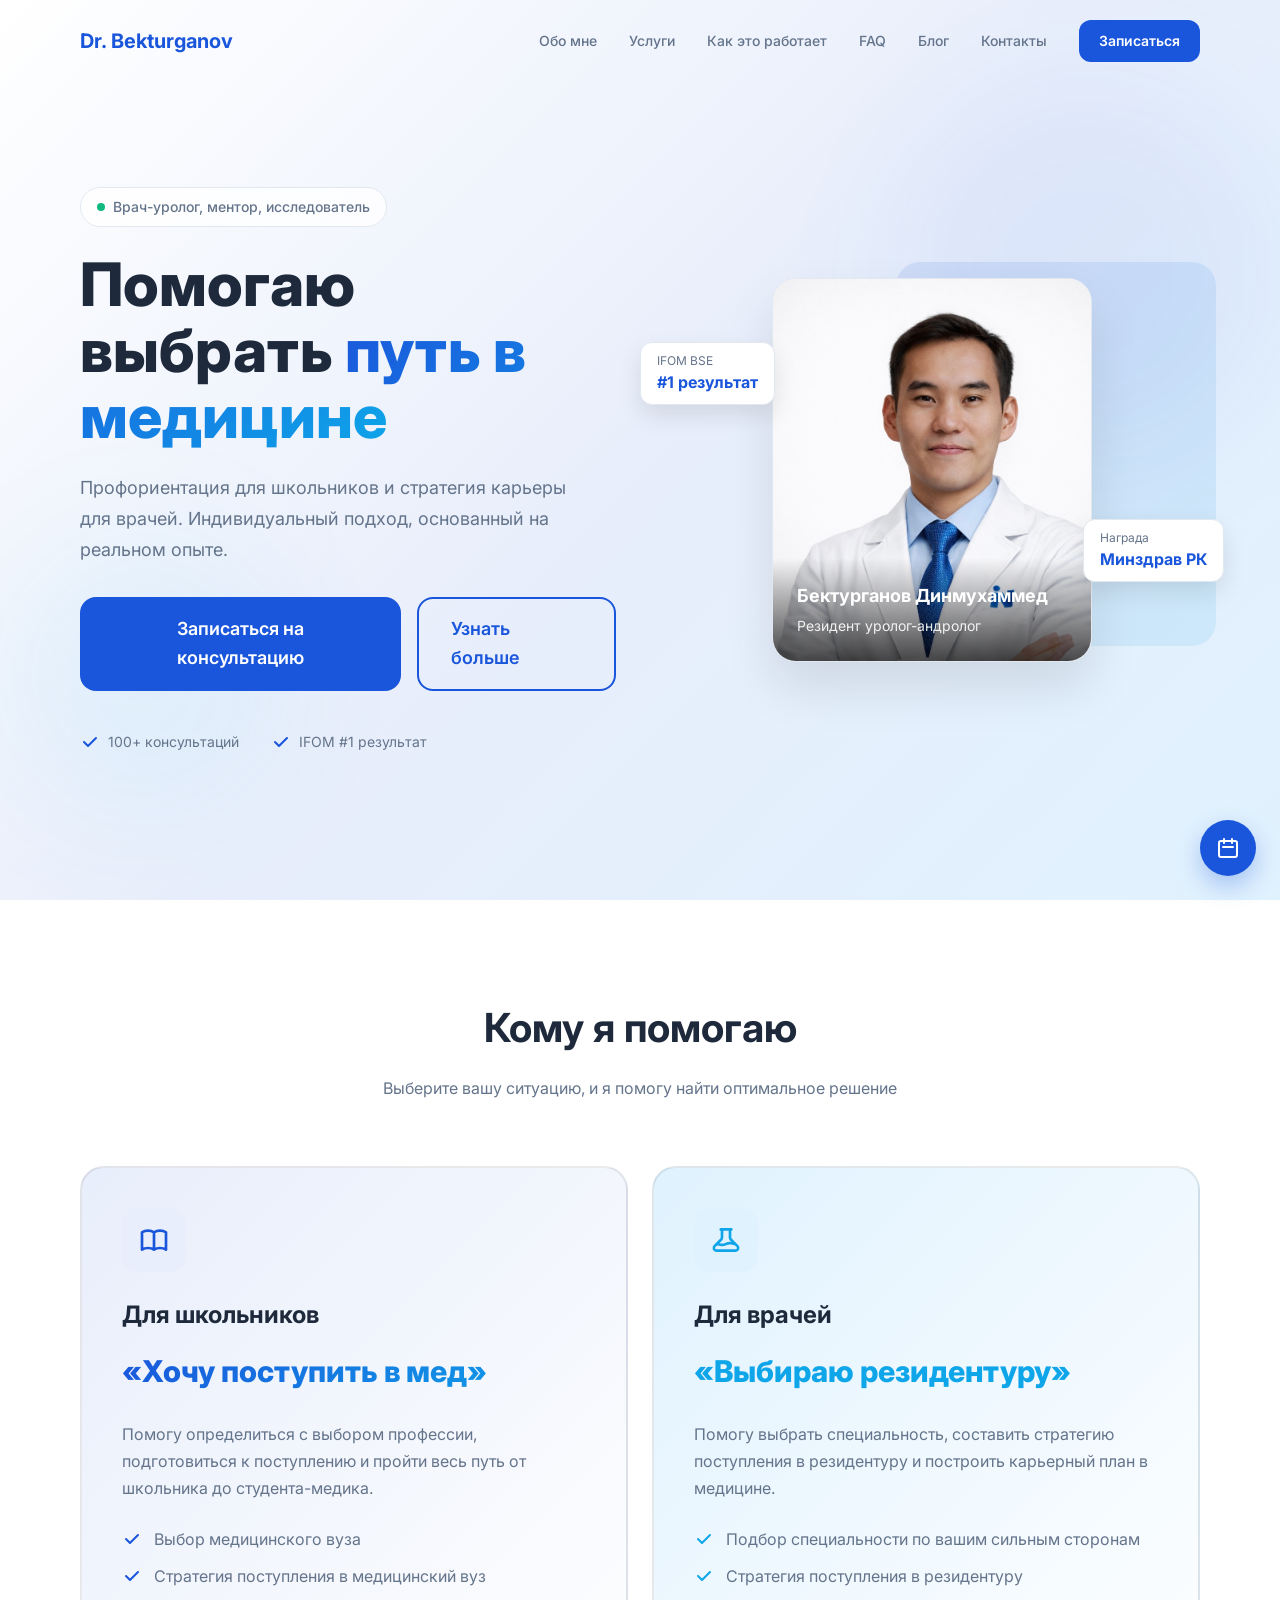
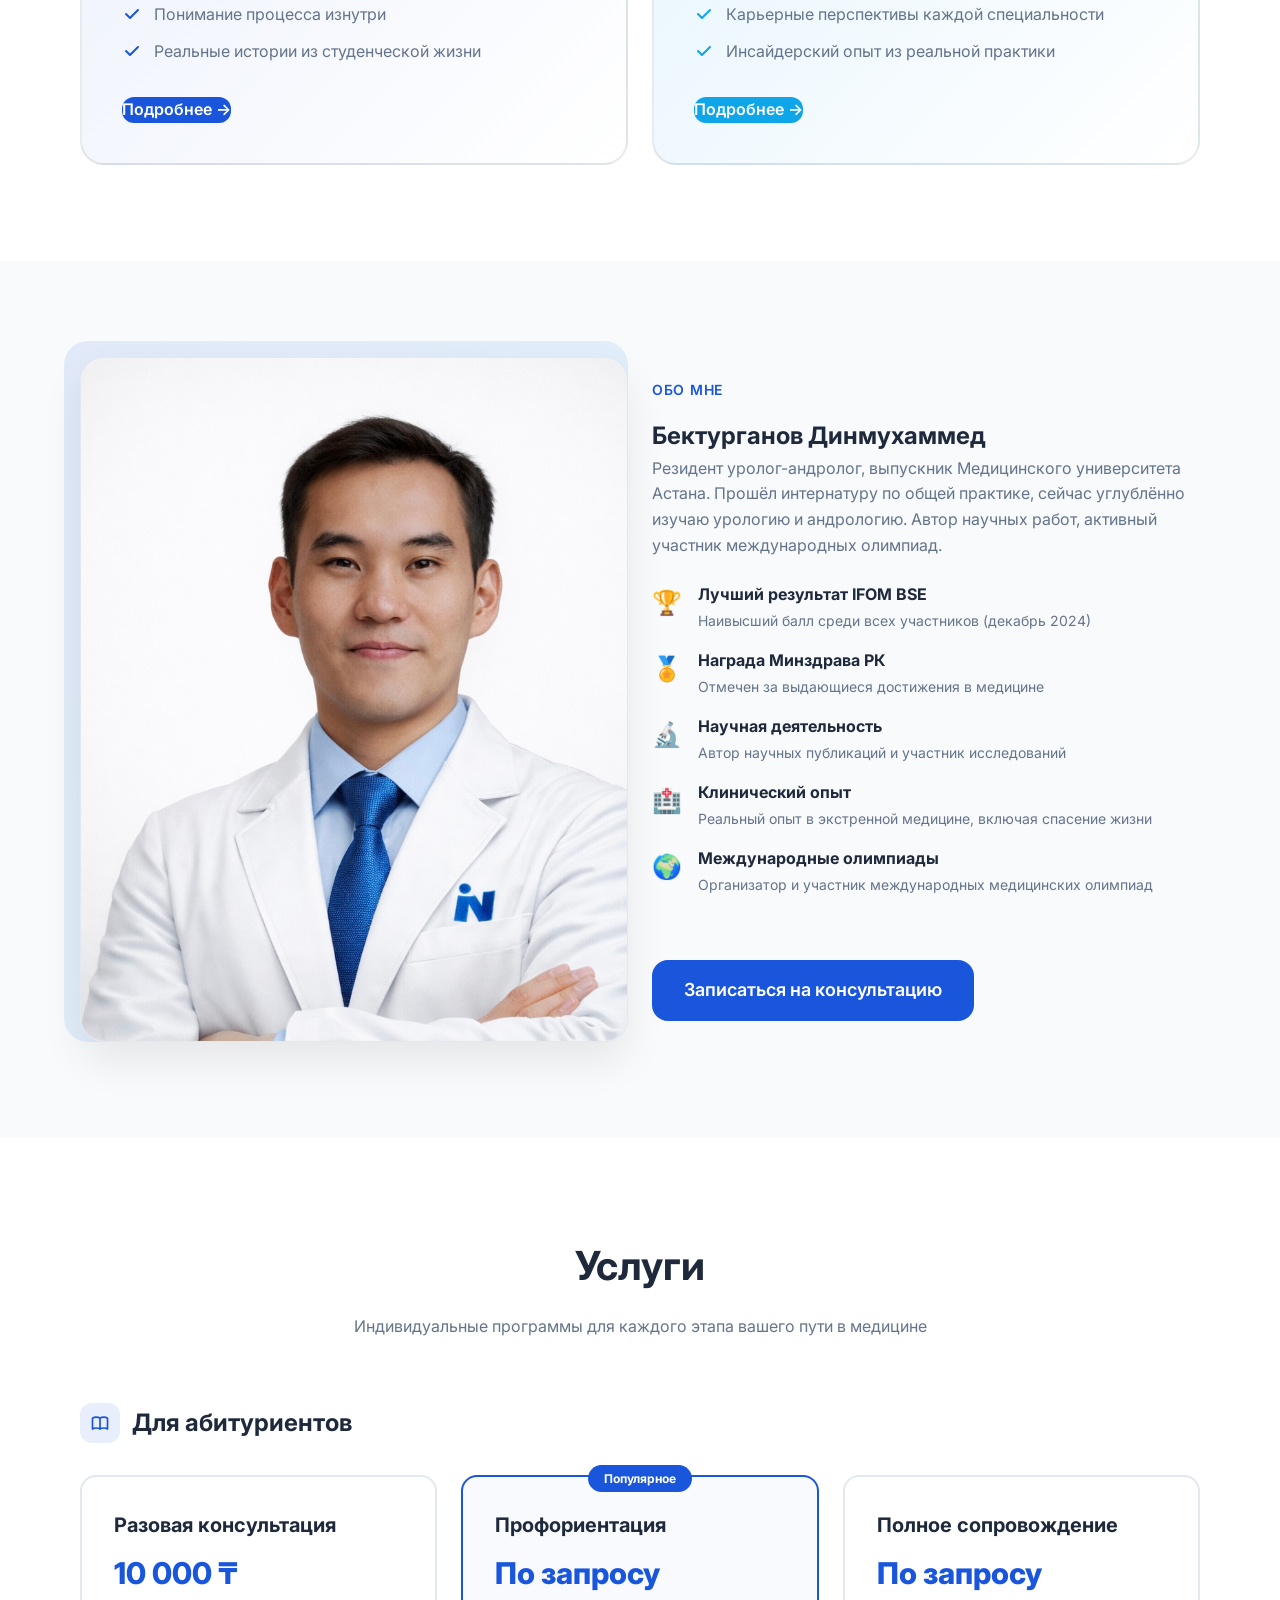
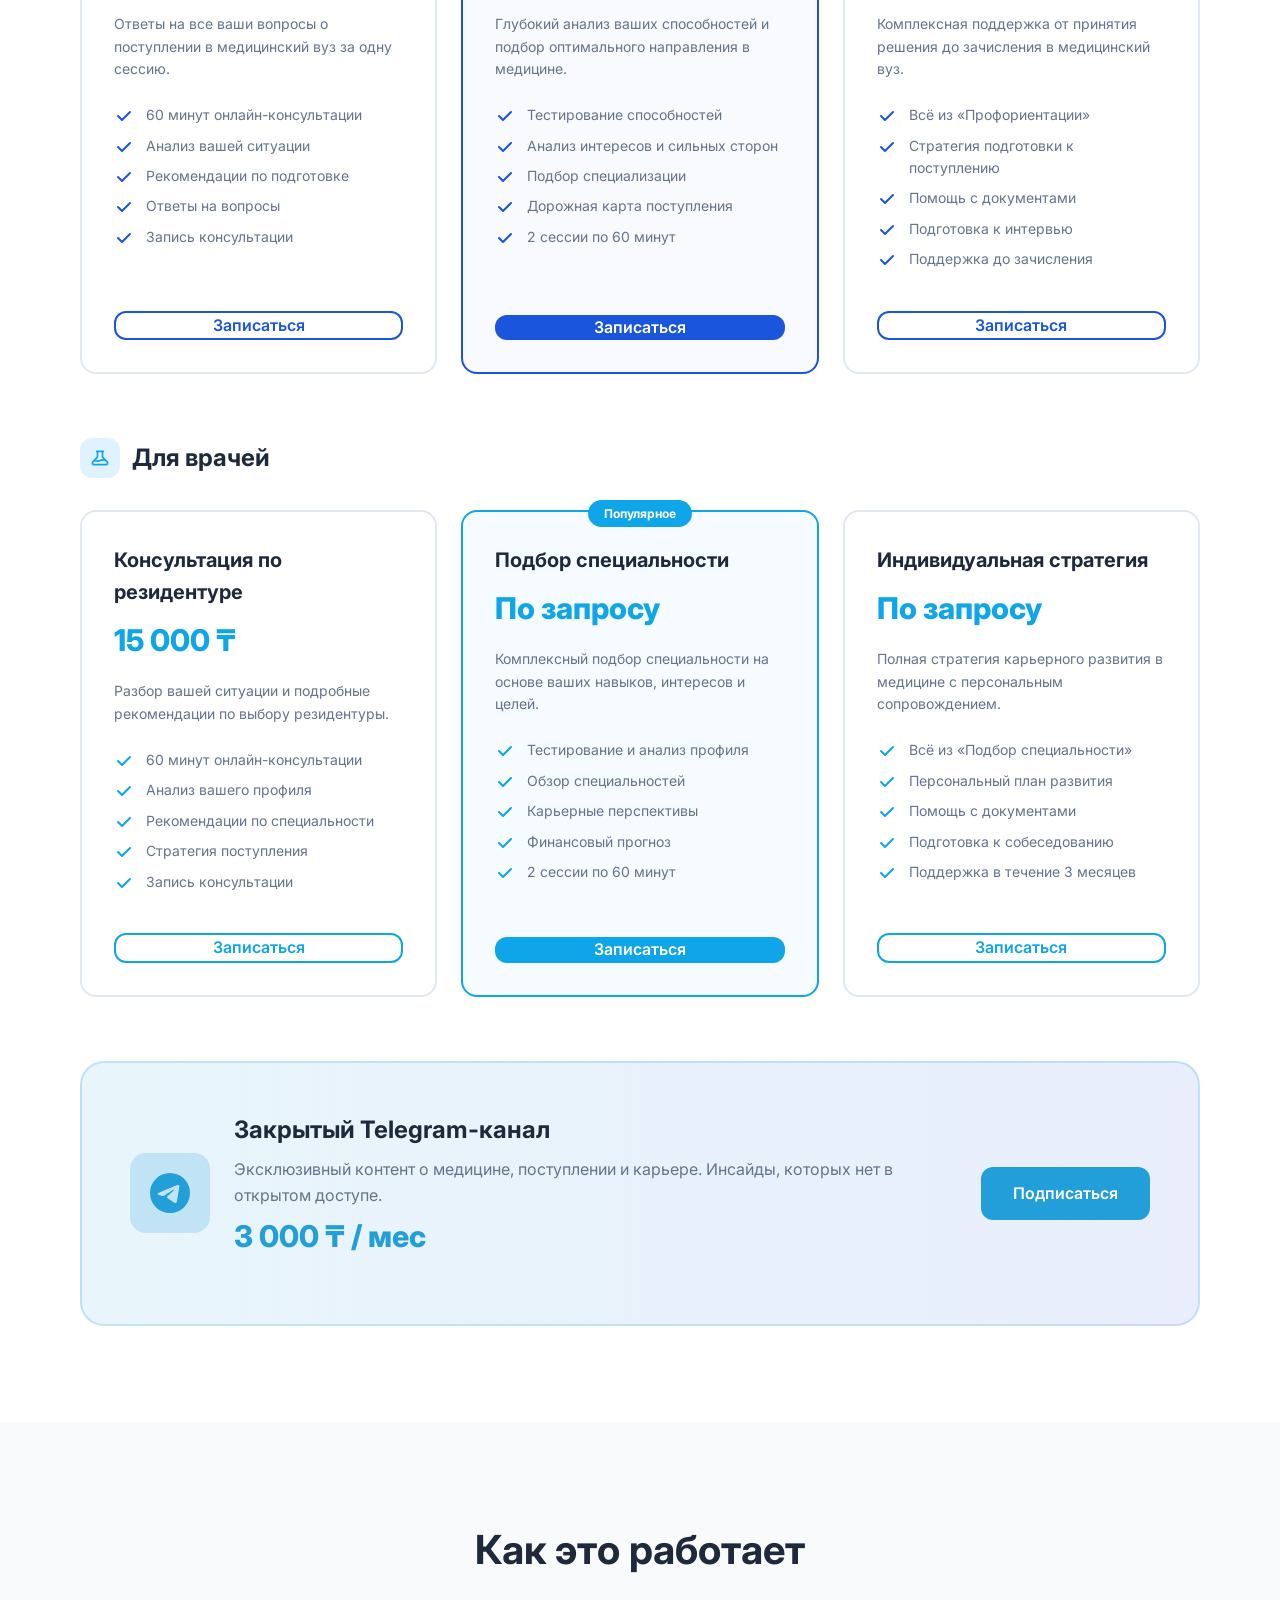
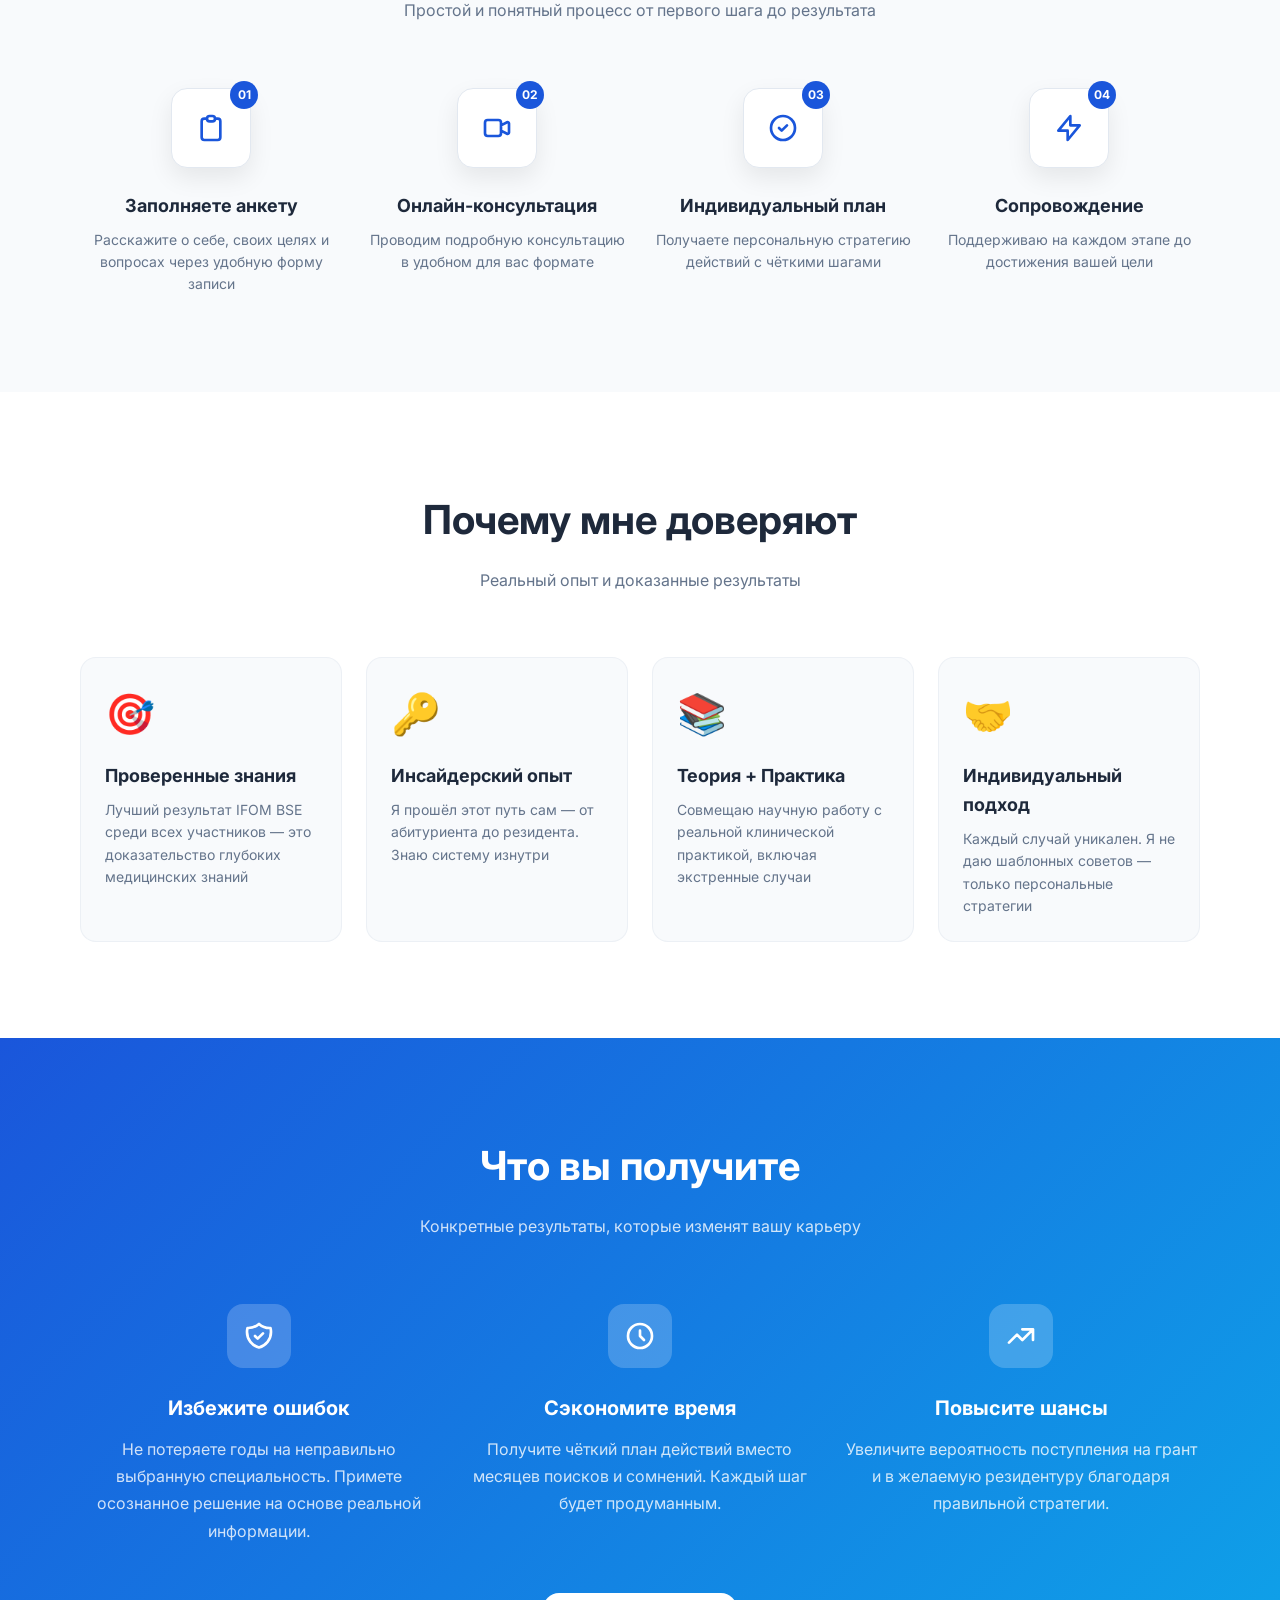
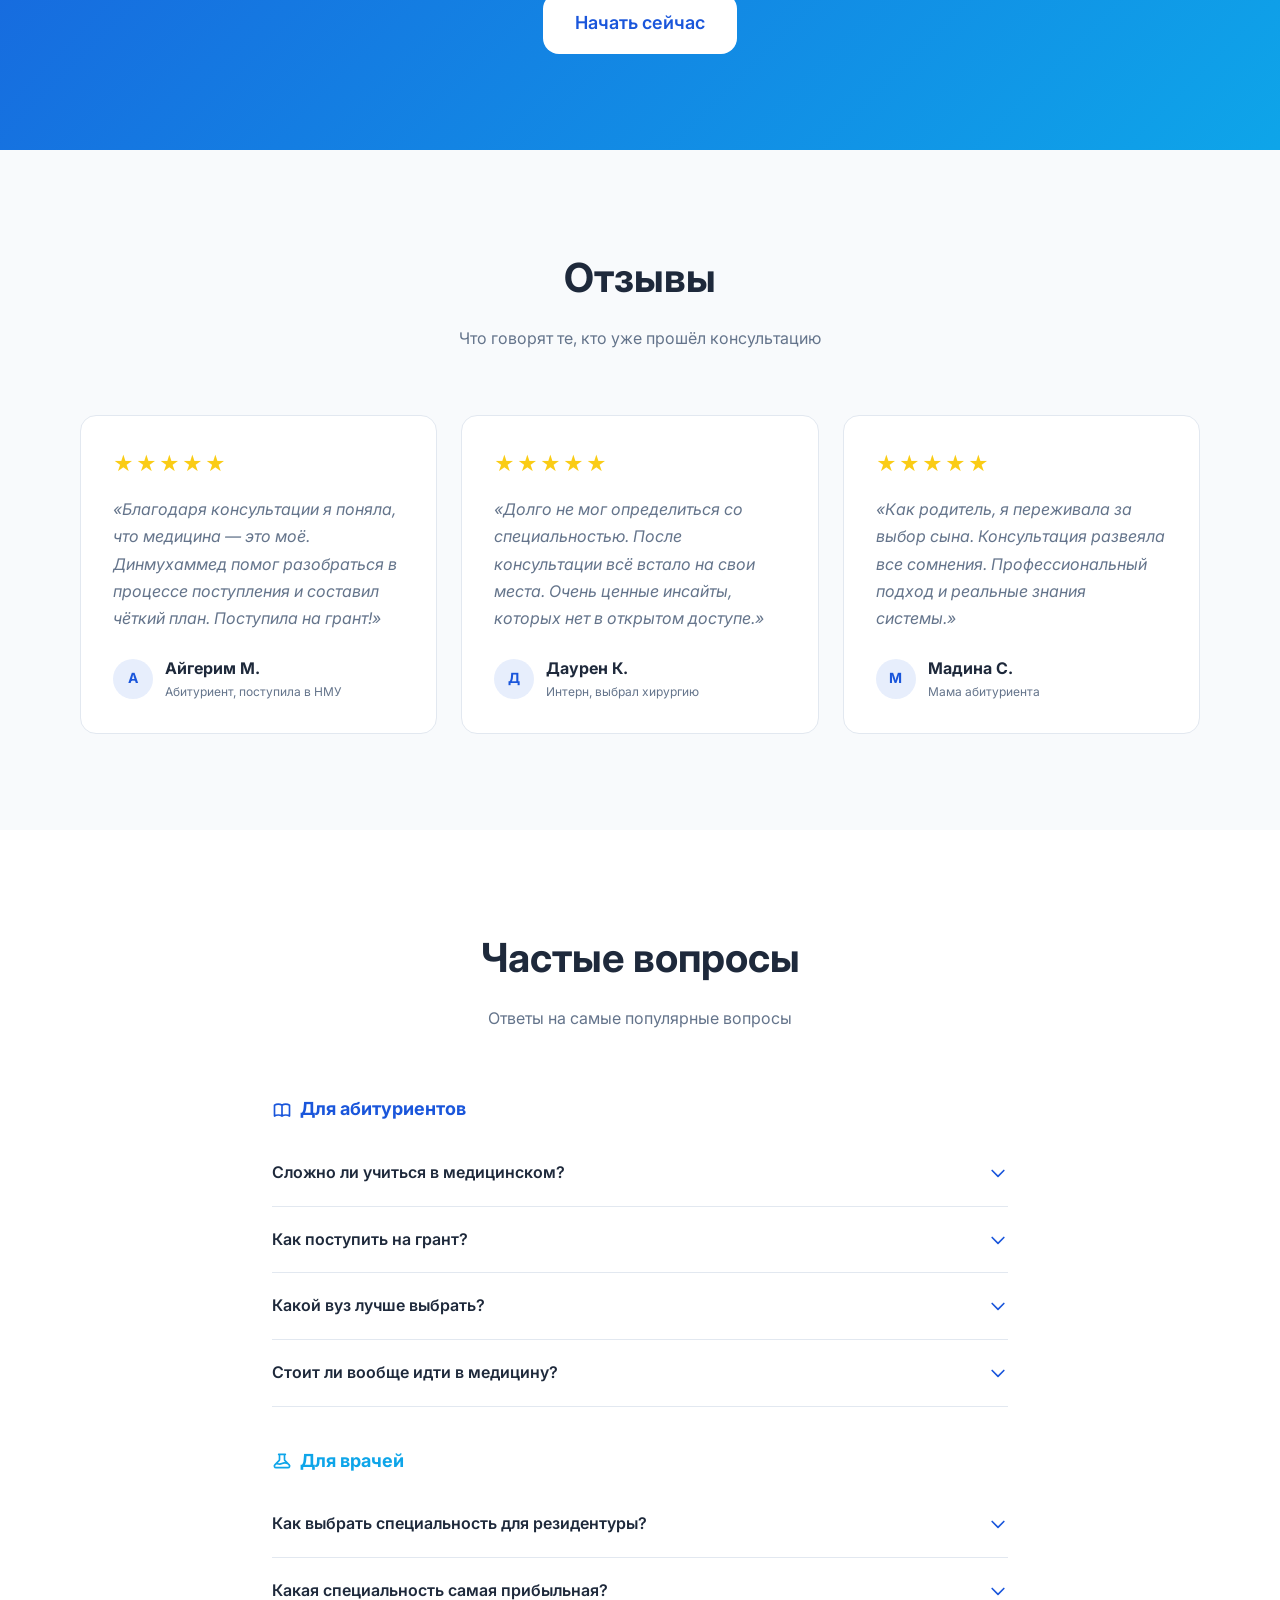
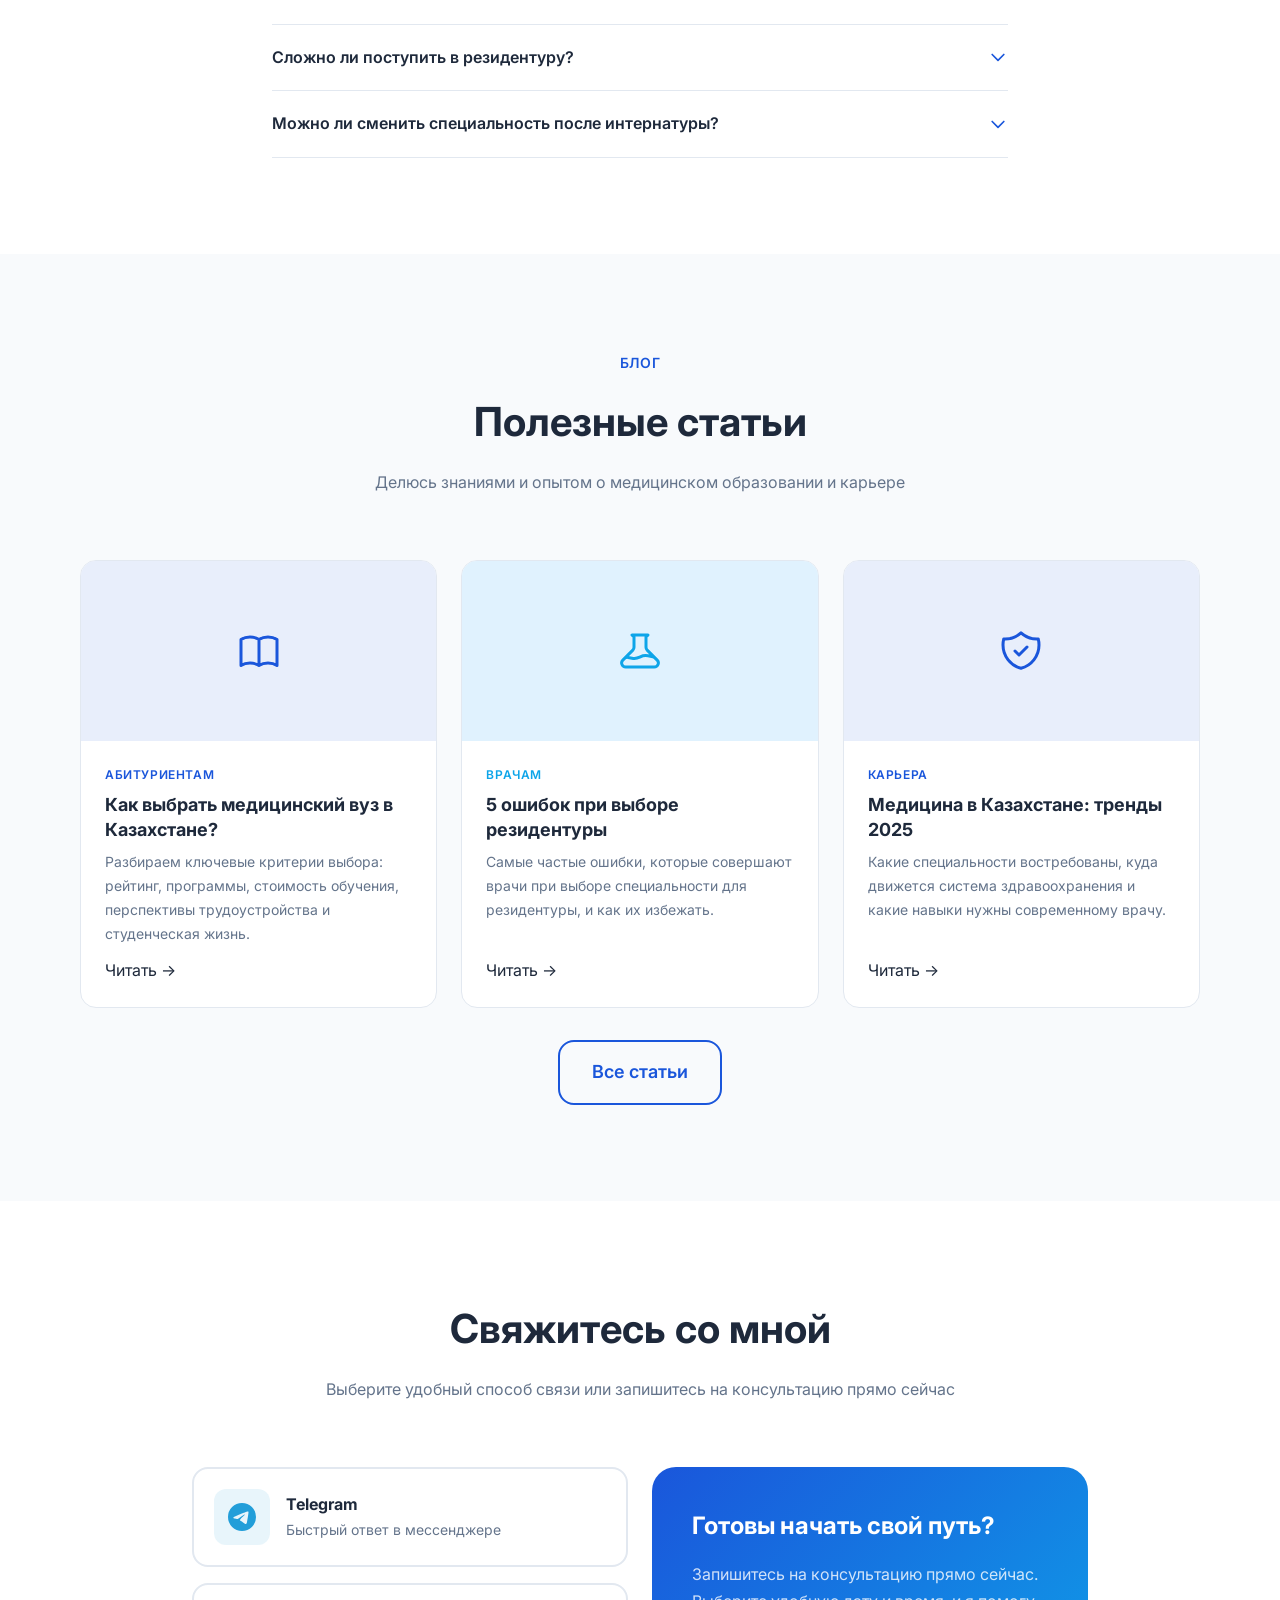
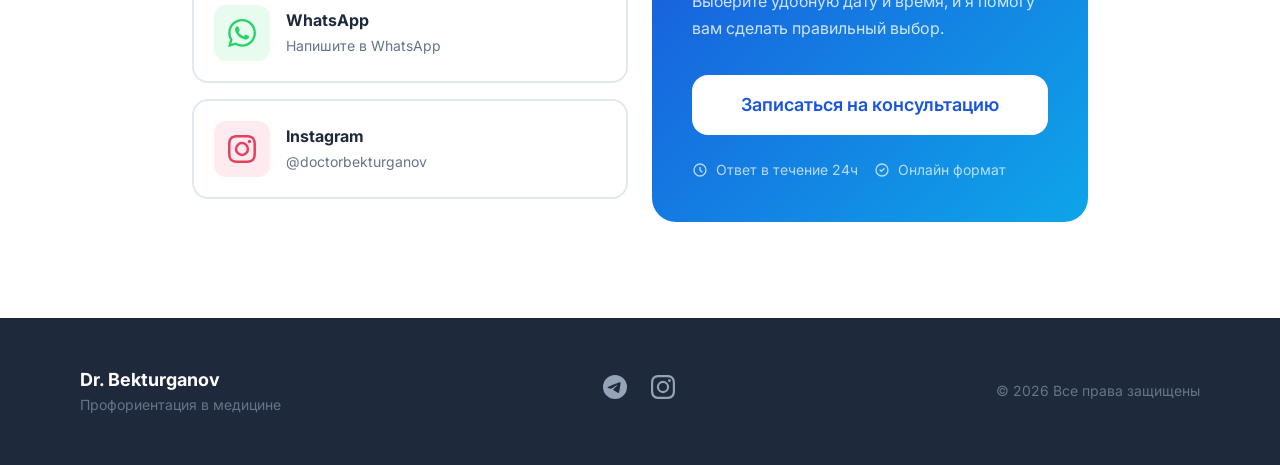
==== commit c7b15e83: "Update index.html" ====
--- a/index.html
+++ b/index.html
@@ -27,7 +27,7 @@
         <a href="#services">Услуги</a>
         <a href="#how">Как это работает</a>
         <a href="#faq">FAQ</a>
-        <a href="#blog">Блог</a>
+        <a href="blog.html">Блог</a>
         <a href="#contact">Контакты</a>
         <button class="btn btn-primary btn-sm" onclick="openBooking()">Записаться</button>
       </div>
@@ -354,7 +354,7 @@
         <p class="text-muted">Делюсь знаниями и опытом о медицинском образовании и карьере</p>
       </div>
       <div class="grid-3 anim">
-        <article class="blog-card">
+        <a href="blog/kak-vybrat-vuz.html" class="blog-card">
           <div class="blog-card-img bg-primary-light">
             <svg viewBox="0 0 24 24" fill="none" stroke="#1a56db" stroke-width="1.5" width="48" height="48"><path stroke-linecap="round" stroke-linejoin="round" d="M12 6.253v13m0-13C10.832 5.477 9.246 5 7.5 5S4.168 5.477 3 6.253v13C4.168 18.477 5.754 18 7.5 18s3.332.477 4.5 1.253m0-13C13.168 5.477 14.754 5 16.5 5c1.747 0 3.332.477 4.5 1.253v13C19.832 18.477 18.247 18 16.5 18c-1.746 0-3.332.477-4.5 1.253"/></svg>
           </div>
@@ -362,10 +362,10 @@
             <span class="blog-tag text-primary">Абитуриентам</span>
             <h4>Как выбрать медицинский вуз в Казахстане?</h4>
             <p class="text-muted text-sm">Разбираем ключевые критерии выбора: рейтинг, программы, стоимость обучения, перспективы трудоустройства и студенческая жизнь.</p>
-            <span class="blog-date text-muted text-xs">Скоро</span>
-          </div>
-        </article>
-        <article class="blog-card">
+            <span class="blog-read-more">Читать →</span>
+          </div>
+        </a>
+        <a href="blog/oshibki-rezidentury.html" class="blog-card">
           <div class="blog-card-img bg-accent-light">
             <svg viewBox="0 0 24 24" fill="none" stroke="#0ea5e9" stroke-width="1.5" width="48" height="48"><path stroke-linecap="round" stroke-linejoin="round" d="M19.428 15.428a2 2 0 00-1.022-.547l-2.387-.477a6 6 0 00-3.86.517l-.318.158a6 6 0 01-3.86.517L6.05 15.21a2 2 0 00-1.806.547M8 4h8l-1 1v5.172a2 2 0 00.586 1.414l5 5c1.26 1.26.367 3.414-1.415 3.414H4.828c-1.782 0-2.674-2.154-1.414-3.414l5-5A2 2 0 009 10.172V5L8 4z"/></svg>
           </div>
@@ -373,10 +373,10 @@
             <span class="blog-tag text-accent">Врачам</span>
             <h4>5 ошибок при выборе резидентуры</h4>
             <p class="text-muted text-sm">Самые частые ошибки, которые совершают врачи при выборе специальности для резидентуры, и как их избежать.</p>
-            <span class="blog-date text-muted text-xs">Скоро</span>
-          </div>
-        </article>
-        <article class="blog-card">
+            <span class="blog-read-more">Читать →</span>
+          </div>
+        </a>
+        <a href="blog/trendy-2025.html" class="blog-card">
           <div class="blog-card-img bg-primary-light">
             <svg viewBox="0 0 24 24" fill="none" stroke="#1a56db" stroke-width="1.5" width="48" height="48"><path stroke-linecap="round" stroke-linejoin="round" d="M9 12l2 2 4-4m5.618-4.016A11.955 11.955 0 0112 2.944a11.955 11.955 0 01-8.618 3.04A12.02 12.02 0 003 9c0 5.591 3.824 10.29 9 11.622 5.176-1.332 9-6.03 9-11.622 0-1.042-.133-2.052-.382-3.016z"/></svg>
           </div>
@@ -384,9 +384,12 @@
             <span class="blog-tag text-primary">Карьера</span>
             <h4>Медицина в Казахстане: тренды 2025</h4>
             <p class="text-muted text-sm">Какие специальности востребованы, куда движется система здравоохранения и какие навыки нужны современному врачу.</p>
-            <span class="blog-date text-muted text-xs">Скоро</span>
-          </div>
-        </article>
+            <span class="blog-read-more">Читать →</span>
+          </div>
+        </a>
+      </div>
+      <div class="text-center mt-8 anim">
+        <a href="blog.html" class="btn btn-outline btn-lg">Все статьи</a>
       </div>
     </div>
   </section>
--- a/style.css
+++ b/style.css
@@ -216,6 +216,16 @@
 .faq-item.open .faq-chevron{transform:rotate(180deg)}
 .faq-a{max-height:0;overflow:hidden;transition:all .3s;color:#64748b;line-height:1.7}
 .faq-item.open .faq-a{max-height:200px;padding-bottom:20px}
+
+/* ============ BLOG ============ */
+.blog-card{background:#fff;border-radius:16px;border:1px solid #e2e8f0;overflow:hidden;transition:all .3s;display:flex;flex-direction:column}
+.blog-card:hover{box-shadow:0 20px 40px rgba(0,0,0,.08);transform:translateY(-4px)}
+.blog-card-img{height:180px;display:flex;align-items:center;justify-content:center}
+.blog-card-body{padding:24px;flex:1;display:flex;flex-direction:column}
+.blog-tag{font-size:.75rem;font-weight:600;text-transform:uppercase;letter-spacing:.05em;margin-bottom:8px;display:inline-block}
+.blog-card h4{font-size:1.125rem;font-weight:700;margin-bottom:8px;line-height:1.4}
+.blog-card-body>.text-sm{flex:1;line-height:1.7;margin-bottom:12px}
+.blog-date{display:inline-flex;align-items:center;gap:4px;padding:4px 12px;background:#f8fafc;border-radius:999px;font-weight:500}
 
 /* ============ CONTACT ============ */
 .contact-links{display:flex;flex-direction:column;gap:16px}
